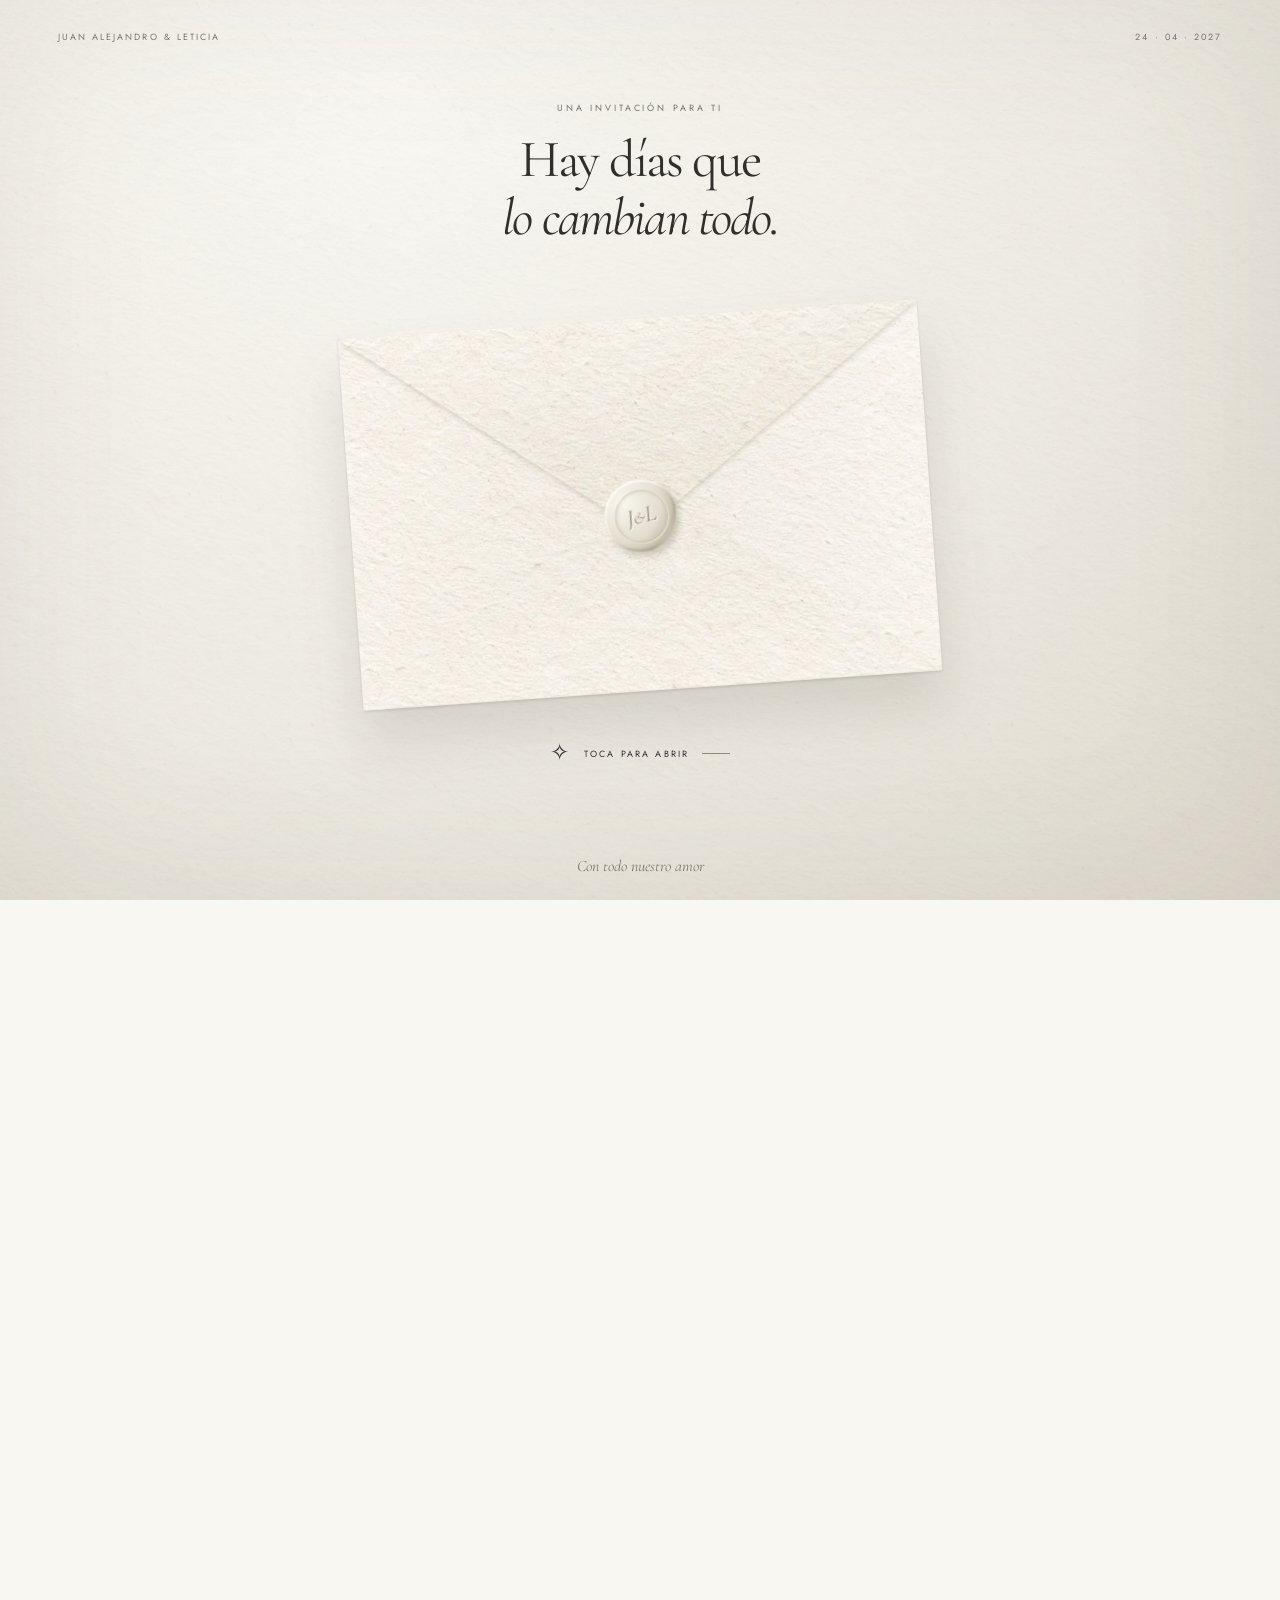
==== juan-alejandro-leticia/index.html @ 5ba8d9f3 "Añadir invitación de Juan Alejandro y Leticia para el 24 de abril de 2027" ====
<!doctype html>
<html lang="es">
<head>
  <meta charset="UTF-8">
  <meta name="viewport" content="width=device-width, initial-scale=1, viewport-fit=cover">
  <meta name="theme-color" content="#efede7">
  <meta name="description" content="Juan Alejandro y Leticia · Nos casamos el 24 de abril de 2027 a las 12:00 en Finca Montenmedio. Abre nuestra invitación y acompáñanos en este día tan especial.">
  <meta property="og:title" content="Juan Alejandro & Leticia · ¡Nos casamos!">
  <meta property="og:description" content="24 de abril de 2027 · Abre nuestra invitación. Hay días que lo cambian todo.">
  <meta property="og:type" content="website">
  <meta property="og:locale" content="es_ES">
  <meta property="og:url" content="https://luiiti.github.io/Boda-Laura-Juan/juan-alejandro-leticia/">
  <meta property="og:image" content="https://luiiti.github.io/Boda-Laura-Juan/juan-alejandro-leticia/assets/save-the-date.jpg">
  <meta property="og:image:width" content="908">
  <meta property="og:image:height" content="1280">
  <meta property="og:image:alt" content="Juan Alejandro y Leticia, reserva la fecha: 24 de abril de 2027">
  <link rel="canonical" href="https://luiiti.github.io/Boda-Laura-Juan/juan-alejandro-leticia/">
  <title>Juan Alejandro & Leticia · 24.04.2027</title>
  <link rel="icon" href="assets/monograma.svg" type="image/svg+xml">
  <link rel="preload" href="assets/papel-algodon.webp" as="image">
  <link rel="stylesheet" href="styles.css">
  <script src="config.js" defer></script>
  <script src="app.js" defer></script>
</head>
<body class="envelope-visible">
  <svg class="svg-defs" xmlns="http://www.w3.org/2000/svg" aria-hidden="true"><defs>
    <symbol id="arrow" viewBox="0 0 24 24"><path d="M4 12h15m-6-6 6 6-6 6"/></symbol>
    <symbol id="pin" viewBox="0 0 24 24"><path d="M19 10c0 5-7 11-7 11S5 15 5 10a7 7 0 1 1 14 0Z"/><circle cx="12" cy="10" r="2.3"/></symbol>
    <symbol id="heart" viewBox="0 0 24 24"><path d="M20.5 5.8C17 2.4 13 5.1 12 7c-1-1.9-5-4.6-8.5-1.2C-.5 10 5.5 15.5 12 20c6.5-4.5 12.5-10 8.5-14.2Z"/></symbol>
  </defs></svg>

  <section class="cover" id="cover" aria-labelledby="cover-title">
    <div class="cover-top"><span>JUAN ALEJANDRO & LETICIA</span><span>24 · 04 · 2027</span></div>
    <div class="cover-intro"><p class="eyebrow">UNA INVITACIÓN PARA TI</p><h1 id="cover-title">Hay días que<br><em>lo cambian todo.</em></h1></div>
    <div class="envelope-scene">
      <button class="envelope" id="open-invitation" aria-label="Abrir la invitación de boda de Juan Alejandro y Leticia" aria-controls="invitation" aria-expanded="false">
        <span class="envelope-back paper" aria-hidden="true"></span>
        <span class="envelope-letter paper" aria-hidden="true"><span class="letter-small">¡NOS CASAMOS!</span><span class="letter-script">Juan Alejandro<br><i>&</i> Leticia</span><span class="letter-date">24 · 04 · 2027</span></span>
        <span class="envelope-pocket" aria-hidden="true"><span class="pocket-left paper"></span><span class="pocket-right paper"></span><span class="pocket-bottom paper"></span></span>
        <span class="envelope-flap" aria-hidden="true"><span class="flap-front paper"></span><span class="flap-back paper"></span></span>
        <span class="wax-seal" aria-hidden="true"><span>J<span class="seal-amp">&</span>L</span></span>
      </button>
    </div>
    <button class="open-prompt" id="open-prompt" aria-controls="invitation"><span class="touch-mark" aria-hidden="true">✧</span><span>TOCA PARA ABRIR</span><span class="prompt-line" aria-hidden="true"></span></button>
    <p class="cover-foot">Con todo nuestro amor</p>
  </section>

  <div id="invitation" class="invitation" inert aria-hidden="true">
    <header class="site-header"><a href="#inicio" class="monogram" aria-label="Juan Alejandro y Leticia, inicio">J<span>&</span>L</a><nav aria-label="Navegación de la invitación"><a href="#nuestro-dia">Nuestro día</a><a href="#lugar">El lugar</a><a href="#confirmacion">Confirmar</a></nav><button id="replay" class="replay" aria-label="Volver a ver el sobre"><svg viewBox="0 0 24 24" aria-hidden="true"><rect x="3" y="5" width="18" height="14" rx="1"/><path d="m3 6 9 7 9-7"/></svg></button></header>
    <main>
      <section class="hero" id="inicio" aria-labelledby="names-heading">
        <div class="hands-art" aria-hidden="true"><svg viewBox="270 0 360 718"><image href="assets/save-the-date.jpg" width="908" height="1280"/></svg></div>
        <p class="eyebrow">EL COMIENZO DE NUESTRO PARA SIEMPRE</p>
        <h1 class="names-heading" id="names-heading"><span class="sr-only">Juan Alejandro & Leticia</span><svg class="original-names" viewBox="120 765 655 136" aria-hidden="true"><image href="assets/save-the-date.jpg" width="908" height="1280"/></svg></h1>
        <div class="date-line" aria-label="24 de abril de 2027"><span>ABRIL</span><strong>24</strong><span>2027</span></div>
        <p class="we-marry">¡NOS CASAMOS!</p>
        <a class="scroll-cue" href="#nuestro-dia"><span>Y QUEREMOS CELEBRARLO CONTIGO</span><span class="vertical-line" aria-hidden="true"></span></a>
        <span class="hero-side-note" aria-hidden="true">UNA VIDA, DE LA MANO.</span>
      </section>

      <section class="love-note section-pad" id="nuestro-dia" aria-labelledby="love-title">
        <div class="section-number reveal">01 <span></span> NUESTRO DÍA</div>
        <div class="note-content reveal"><svg class="line-icon" aria-hidden="true"><use href="#heart"/></svg><h2 id="love-title">Hay historias que se escriben<br><em>mejor de la mano.</em></h2><p>La nuestra está hecha de miradas que se entienden,<br class="desktop-break"> de pequeños instantes y de un amor que sigue creciendo.</p><p>Ahora comienza nuestro capítulo más bonito.<br class="desktop-break"> Y no podemos imaginarlo sin las personas<br class="desktop-break"> que forman parte de nuestra vida.</p><p class="note-last">Nos haría muy felices que nos acompañaras<br class="desktop-break"> a celebrar nuestro <em>«sí, quiero».</em></p></div>
        <div class="wedding-date reveal"><span>SÁBADO</span><strong>24 <i>de</i> abril</strong><span>2027 <b>·</b> 12:00 H</span></div>
        <a class="text-link reveal" href="assets/nuestra-boda.ics" download>Guardar la fecha en mi calendario <svg aria-hidden="true"><use href="#arrow"/></svg></a>
      </section>

      <section class="countdown-section section-pad" aria-labelledby="countdown-title"><p class="eyebrow reveal">CADA VEZ MÁS CERCA</p><h2 id="countdown-title" class="reveal">Nos separan del <em>sí, quiero…</em></h2><div class="countdown reveal" role="timer" aria-label="Tiempo hasta la boda"><div><span id="days">—</span><small>DÍAS</small></div><i aria-hidden="true">:</i><div><span id="hours">—</span><small>HORAS</small></div><i aria-hidden="true">:</i><div><span id="minutes">—</span><small>MINUTOS</small></div><i aria-hidden="true">:</i><div><span id="seconds">—</span><small>SEGUNDOS</small></div></div><p id="countdown-caption" class="countdown-caption reveal">…y toda una vida por delante.</p></section>

      <section class="venue-section section-pad" id="lugar" aria-labelledby="venue-title"><div class="section-number reveal">02 <span></span> EL LUGAR</div><div class="venue-layout"><div class="venue-art reveal" aria-hidden="true"><svg viewBox="0 0 420 360" fill="none" stroke="currentColor" stroke-width="1.1" stroke-linecap="round" stroke-linejoin="round"><path d="M25 304c78-7 113-7 175-2s138 0 193-4M55 289l8-4m290 2 9 3M112 290V166h191v124M101 166h214l-16-12H117l-16 12ZM130 154v-28h156v28M124 126h169l-18-14H143l-19 14ZM172 112V97h73v15M166 97h86l-43-20-43 20ZM193 96V82m31 14V82M199 284v-63c0-25 30-25 30 0v63M138 216v-28h28v28h-28Zm115 0v-28h28v28h-28ZM142 216v-25m10 25v-27m10 27v-25m-23 9h26m90 16v-25m10 25v-27m10 27v-25m-23 9h26M118 234h73m45 0h61M107 286h202m-210 6h219M72 295c0-43 1-79-5-118m0 0c-13-11-22-15-32-10 7-15 22-17 32-4-14-22-13-34-2-42 8 13 11 22 5 40 5-20 15-27 28-22-2 10-14 19-28 29 20-13 30-7 35 3-13 4-26 3-38 6Zm276 116c-1-33-2-54-1-77m0 0c-12-8-22-8-29-3 5-14 18-17 29-4-10-18-9-30 0-37 7 10 9 22 3 36 7-16 17-21 27-15-3 9-11 15-27 20 18-7 26-1 28 9-12 1-20-2-31-6ZM40 303l9-5 6 5m310-2 7-8 8 7M177 176h73m-42-43v14m-7-7h14"/><circle cx="212" cy="182" r="9"/><path d="M212 176v6l4 3M85 326c92-5 185-4 262-1"/></svg><span>Un lugar para recordar.</span></div><div class="venue-copy reveal"><svg class="line-icon" aria-hidden="true"><use href="#pin"/></svg><p class="eyebrow">AQUÍ COMIENZA TODO</p><h2 id="venue-title">Finca<br><em>Montenmedio</em></h2><p class="venue-time">24 DE ABRIL DE 2027 <span>·</span> 12:00 H</p><p>Un día para mirarnos, brindar<br>y crear recuerdos que duren siempre.</p><p class="venue-address">Vejer de la Frontera, Cádiz</p><a class="button button-outline" id="directions" href="https://www.google.com/maps/dir/?api=1&destination=Dehesa%20Montenmedio%2C%20Vejer%20de%20la%20Frontera%2C%20C%C3%A1diz" target="_blank" rel="noopener noreferrer">Cómo llegar <svg aria-hidden="true"><use href="#arrow"/></svg></a></div></div></section>

      <section class="rsvp-section section-pad" id="confirmacion" aria-labelledby="rsvp-title"><div class="section-number reveal">03 <span></span> ¿NOS ACOMPAÑAS?</div><div class="rsvp-content reveal"><p class="eyebrow">EL MEJOR REGALO ES COMPARTIRLO CONTIGO</p><h2 id="rsvp-title">Nos falta algo para<br>que sea <em>perfecto. Tú.</em></h2><p>Nos encantará saber que estarás a nuestro lado.<br class="desktop-break"> Confirma tu asistencia y ayúdanos a preparar<br class="desktop-break"> un día inolvidable.</p><a id="rsvp-button" class="button button-dark" href="#formulario-pendiente" aria-haspopup="dialog">Confirmar asistencia <svg aria-hidden="true"><use href="#arrow"/></svg></a><p id="rsvp-status" class="rsvp-status">Muy pronto podrás confirmar tu asistencia.</p></div></section>

      <footer class="site-footer"><svg class="footer-hands" viewBox="270 350 360 368" aria-hidden="true"><image href="assets/save-the-date.jpg" width="908" height="1280"/></svg><p>Lo mejor está por venir.</p><span class="footer-names">Juan Alejandro & Leticia</span><span class="footer-date">24 · 04 · 2027</span><button class="footer-replay" id="footer-replay">Volver a abrir nuestra invitación</button></footer>
    </main>
  </div>

  <dialog id="rsvp-dialog" aria-labelledby="dialog-title"><button class="dialog-close" id="close-dialog" aria-label="Cerrar">×</button><svg class="line-icon" aria-hidden="true"><use href="#heart"/></svg><p class="eyebrow">TENEMOS MUCHAS GANAS DE VERTE</p><h2 id="dialog-title">Estamos preparando<br><em>cada detalle.</em></h2><p>El formulario de confirmación estará disponible muy pronto. Vuelve a esta invitación más adelante para confirmar tu asistencia.</p><button class="button button-outline" id="dialog-understood">¡Nos vemos pronto!</button></dialog>
  <noscript><style>.cover{display:none}.invitation{visibility:visible!important;opacity:1!important}body{overflow:auto!important}</style><div class="noscript-note">Activa JavaScript para abrir el sobre y ver el contador. La boda de Juan Alejandro y Leticia será el 24 de abril de 2027 a las 12:00 en Finca Montenmedio. <a href="https://www.google.com/maps/search/?api=1&query=Dehesa+Montenmedio+Vejer">Cómo llegar</a>.</div></noscript>
</body>
</html>
---- juan-alejandro-leticia/styles.css ----
@import url('assets/fonts/fonts.css');

:root{--ink:#302f2c;--muted:#737169;--paper:#f8f7f2;--cream:#efede7;--rule:#cfcdc4;--serif:'Cormorant Garamond',Georgia,serif;--sans:'Jost',Arial,sans-serif;--script:'Allura',cursive}
*{box-sizing:border-box}html{scroll-behavior:smooth;scroll-padding-top:72px}body{margin:0;color:var(--ink);background:var(--paper);font-family:var(--serif);font-size:19px;-webkit-font-smoothing:antialiased}body.envelope-visible{overflow:hidden}button,a{-webkit-tap-highlight-color:transparent}a{color:inherit}button{color:inherit;font:inherit;cursor:pointer}button:disabled{cursor:default}a:focus-visible,button:focus-visible{outline:2px solid #777364;outline-offset:7px}svg{display:block}p{margin:0}button{border:0;background:none}.svg-defs{position:absolute;width:0;height:0;overflow:hidden}.sr-only{position:absolute;width:1px;height:1px;padding:0;margin:-1px;overflow:hidden;clip:rect(0,0,0,0);white-space:nowrap;border:0}.eyebrow{font-family:var(--sans);font-size:10px;letter-spacing:.26em;font-weight:400;line-height:1.7}.paper{background-color:#f0ebde;background-image:linear-gradient(135deg,#ffffff40,#00000008),url('assets/papel-algodon.webp');background-size:100% 100%,520px 520px}

/* El sobre: cada pliegue tiene su propia superficie y sombra. */
.cover{position:fixed;z-index:20;inset:0;display:flex;align-items:center;flex-direction:column;overflow:hidden;min-height:580px;background:radial-gradient(ellipse at 30% 10%,#faf9f6 0,#eeece6 57%,#ddd9cf 100%);transition:opacity .8s ease,visibility .8s;isolation:isolate}.cover:before{content:'';position:absolute;z-index:-1;inset:0;background:url('assets/papel-algodon.webp') center/700px;opacity:.18;mix-blend-mode:multiply}.cover:after{content:'';position:absolute;z-index:-1;inset:0;box-shadow:inset 0 0 180px #5c544013;pointer-events:none}.cover-top{width:100%;padding:30px 4.5%;display:flex;justify-content:space-between;font:9px var(--sans);letter-spacing:.23em;color:#77746b}.cover-intro{text-align:center;margin-top:clamp(15px,3vh,42px)}.cover-intro .eyebrow{font-size:9px;letter-spacing:.32em;color:var(--muted)}.cover h1{font:400 clamp(34px,4.1vw,57px)/1.1 var(--serif);margin:16px 0 0;letter-spacing:-.035em}.cover h1 em{font-weight:400}.envelope-scene{position:relative;width:clamp(300px,47vw,580px);aspect-ratio:1.56;margin-top:clamp(40px,8vh,80px);perspective:1400px;flex-shrink:0;filter:drop-shadow(0 35px 26px #49423523);transform:rotate(-4deg);transition:transform 1s,opacity .65s}.envelope{position:absolute;inset:0;display:block;width:100%;height:100%;padding:0;border-radius:3px;outline-offset:18px!important;isolation:isolate}.envelope-back{position:absolute;inset:0;z-index:0;border-radius:3px;box-shadow:inset 0 0 5px #655c4422,0 2px 2px #00000012;background-color:#ded5bf}.envelope-letter{position:absolute;inset:3% 4% 0;z-index:1;display:flex;flex-direction:column;align-items:center;justify-content:flex-start;padding-top:10%;border:1px solid #dcd6c5;background-color:#fffdf5;box-shadow:0 -2px 8px #504b3918;transition:transform 1.1s cubic-bezier(.23,.65,.26,1) .75s;overflow:hidden}.letter-small{font:9px var(--sans);letter-spacing:.22em}.letter-script{font:clamp(27px,4vw,50px)/.85 var(--script);margin:18px 0;text-align:center}.letter-script i{font-size:.6em}.letter-date{font:9px var(--sans);letter-spacing:.22em}.envelope-pocket{position:absolute;z-index:3;inset:0;filter:drop-shadow(0 -1px 1px #6a62452b);pointer-events:none}.pocket-left,.pocket-right,.pocket-bottom{position:absolute;inset:0;border-radius:2px}.pocket-left{clip-path:polygon(0 0,54% 53%,0 100%);background-image:linear-gradient(94deg,#ffffff38,#0000000a),url('assets/papel-algodon.webp')}.pocket-right{clip-path:polygon(100% 0,46% 53%,100% 100%);background-image:linear-gradient(270deg,#ffffff50,#0000000b),url('assets/papel-algodon.webp')}.pocket-bottom{clip-path:polygon(0 100%,0 98%,47% 47%,53% 47%,100% 98%,100% 100%);background-image:linear-gradient(0deg,#ffffff30,#0000000a),url('assets/papel-algodon.webp')}.envelope-flap{position:absolute;z-index:4;left:0;right:0;top:0;height:56%;transform-origin:top;transform-style:preserve-3d;filter:drop-shadow(0 3px 2px #5b4f3329);transition:transform 1.05s cubic-bezier(.45,.05,.25,1) .1s}.flap-front,.flap-back{position:absolute;inset:0;clip-path:polygon(0 0,100% 0,53% 96%,50% 100%,47% 96%);backface-visibility:hidden}.flap-front{background-image:linear-gradient(170deg,#ffffff36,#5e513710),url('assets/papel-algodon.webp')}.flap-back{transform:rotateY(180deg);background-image:linear-gradient(0deg,#fff8e7bb,#8a795e0c),url('assets/papel-algodon.webp')}.wax-seal{position:absolute;left:calc(50% - 36px);top:calc(53% - 36px);z-index:5;width:72px;height:72px;border-radius:48% 51% 45% 50% / 50% 45% 53% 48%;display:grid;place-items:center;background:radial-gradient(ellipse at 30% 25%,#f9f7ee,#e2ddcf 53%,#c4bcaa 73%,#eae4d7 78%);box-shadow:2px 5px 5px #574e3438,inset 1px 2px 2px #fffcf4,inset -2px -3px 2px #8b80695a;transform:rotate(-10deg);transition:opacity .35s,transform .55s}.wax-seal>span{display:flex;align-items:center;justify-content:center;width:53px;height:53px;border-radius:50%;border:1px solid #c0b7a49c;box-shadow:inset 1px 1px 3px #b7ad9a4d,1px 1px 1px #fff8e6ad;color:#8b826e;font:italic 23px var(--serif);text-shadow:1px 1px #fffcf0}.seal-amp{font-size:16px;margin:4px 0 0}.open-prompt{margin-top:44px;display:flex;align-items:center;gap:13px;font:9px var(--sans);letter-spacing:.24em;padding:12px}.touch-mark{font-size:23px;line-height:.5;animation:gentle-glow 2.4s ease-in-out infinite}.prompt-line{width:28px;height:1px;background:#8f897b}.cover-foot{position:absolute;bottom:24px;left:0;right:0;text-align:center;font:italic 16px var(--serif);color:#807b6f}.is-opening .wax-seal{opacity:0;transform:rotate(-16deg) scale(1.2) translateY(10px)}.is-opening .envelope-flap{transform:rotateX(180deg);z-index:2}.is-opening .envelope-letter{transform:translateY(-58%)}.is-opening .envelope-scene{transform:rotate(0) translateY(28px);filter:drop-shadow(0 30px 25px #49423522)}.is-opening .cover-intro,.is-opening .open-prompt{opacity:0;transition:opacity .5s}.invitation-open .cover{opacity:0;visibility:hidden;pointer-events:none}.invitation{opacity:0;visibility:hidden;transition:opacity 1s ease}.invitation-open .invitation{opacity:1;visibility:visible}

/* La invitación conserva el dibujo y la caligrafía del original. */
.site-header{height:78px;padding:0 5%;display:flex;align-items:center;justify-content:space-between;border-bottom:1px solid #dcdad24d;background:var(--paper)}.monogram{font:italic 24px var(--serif);text-decoration:none;letter-spacing:-2px}.monogram span{font-size:16px;margin:0 3px}.site-header nav{display:flex;gap:38px}.site-header nav a{font:10px var(--sans);text-decoration:none;letter-spacing:.1em;position:relative}.site-header nav a:after{content:'';position:absolute;height:1px;background:currentColor;left:0;right:100%;bottom:-6px;transition:right .3s}.site-header nav a:hover:after{right:0}.replay{padding:8px}.replay svg{width:20px;height:20px;fill:none;stroke:currentColor;stroke-width:1}.hero{position:relative;min-height:820px;min-height:calc(100svh - 78px);display:flex;align-items:center;flex-direction:column;text-align:center;padding:0 20px;overflow:hidden}.hands-art{height:clamp(215px,34vh,330px);width:180px;mix-blend-mode:multiply;margin-bottom:30px}.hands-art svg{width:100%;height:100%}.hero>.eyebrow{font-size:9px;letter-spacing:.29em}.names-heading{margin:16px 0 24px;width:min(660px,85vw);font-weight:400;outline:none}.original-names{width:100%;mix-blend-mode:multiply}.date-line{display:flex;align-items:center;justify-content:center;margin:0 0 25px;gap:36px;font:400 18px var(--sans);letter-spacing:.11em}.date-line strong{border-inline:1px solid #7e7a70;padding:0 30px;font:400 34px/1.4 var(--serif);letter-spacing:0}.we-marry{font:11px var(--sans);letter-spacing:.3em}.scroll-cue{display:flex;align-items:center;flex-direction:column;gap:20px;margin:48px 0 30px;text-decoration:none;font:8px var(--sans);letter-spacing:.2em;color:#77746a}.vertical-line{height:41px;width:1px;background:linear-gradient(#aaa292,#aaa29200)}.hero-side-note{position:absolute;right:35px;top:50%;writing-mode:vertical-rl;font:8px var(--sans);letter-spacing:.27em;color:#938e81}.section-pad{padding:90px max(7%,calc((100vw - 1140px)/2))}.section-number{display:flex;align-items:center;gap:13px;font:8px var(--sans);letter-spacing:.2em;color:#7b776c;text-align:left}.section-number span{display:inline-block;width:32px;height:1px;background:#a9a396}.love-note{background:#eeece5;position:relative;text-align:center}.love-note:before{content:'';pointer-events:none;position:absolute;inset:0;background:url('assets/papel-algodon.webp') center/700px;opacity:.12;mix-blend-mode:multiply}.note-content{position:relative;margin:52px auto 0}.line-icon{width:28px;height:28px;fill:none;stroke:currentColor;stroke-width:.9;margin:0 auto 27px}.note-content h2,h2{font:400 clamp(32px,3.5vw,49px)/1.13 var(--serif);letter-spacing:-.035em;margin:0 0 31px}.note-content h2 em,h2 em{font-weight:400}.note-content p{font-size:20px;line-height:1.75;color:#615e56;margin:21px 0}.note-content .note-last{margin-top:30px;color:var(--ink)}.note-last em{font-size:23px}.wedding-date{display:flex;flex-direction:column;align-items:center;gap:8px;margin:43px 0 28px}.wedding-date>span{font:9px var(--sans);letter-spacing:.25em}.wedding-date strong{font:400 43px var(--serif)}.wedding-date i{font-size:25px;font-weight:400;margin:0 7px}.wedding-date b{font-weight:400;margin:0 11px}.text-link{display:inline-flex;align-items:center;gap:13px;font:10px var(--sans);text-decoration:none;border-bottom:1px solid #b2ab9a;padding-bottom:8px}.text-link svg{width:15px;height:15px;fill:none;stroke:currentColor;stroke-width:1}.countdown-section{text-align:center;padding-top:100px;padding-bottom:100px}.countdown-section .eyebrow{margin-bottom:18px}.countdown-section h2{font-size:36px;margin:0 0 46px}.countdown{display:flex;align-items:flex-start;justify-content:center;gap:30px}.countdown>div{display:flex;flex-direction:column;min-width:87px;gap:13px}.countdown>div>span{font:400 69px/.95 var(--serif);font-variant-numeric:tabular-nums;letter-spacing:-.05em}.countdown small{font:8px var(--sans);letter-spacing:.19em;color:var(--muted)}.countdown>i{font:24px var(--serif);padding-top:12px;font-style:normal;color:#aaa598}.countdown-caption{font:italic 22px var(--serif);color:#888174;margin-top:36px}.venue-section{border-top:1px solid #e3e0d6;padding-bottom:100px}.venue-layout{display:grid;grid-template-columns:1.1fr 1fr;gap:7%;align-items:center;margin-top:48px}.venue-art{max-width:470px;width:100%;color:#85816f;text-align:center}.venue-art svg{width:100%}.venue-art>span{font:italic 23px var(--serif);display:block;margin:16px 0 0}.venue-copy .line-icon{margin:0 0 16px;width:24px;height:24px}.venue-copy .eyebrow{font-size:8px;margin:0 0 18px}.venue-copy h2{font-size:64px;margin-bottom:27px}.venue-time{font:9px var(--sans);letter-spacing:.1em;margin-bottom:24px!important;color:var(--ink)!important}.venue-time span{margin:0 9px}.venue-copy>p{line-height:1.6;color:#6e685d;margin-bottom:17px}.venue-address{font:12px var(--sans);margin:20px 0 30px!important}.button{font:10px var(--sans);letter-spacing:.08em;display:inline-flex;align-items:center;justify-content:space-between;gap:34px;min-height:50px;min-width:190px;padding:16px 24px;text-decoration:none;transition:background .25s,color .25s,transform .25s}.button svg{width:18px;height:18px;fill:none;stroke:currentColor;stroke-width:1;transition:transform .25s}.button:hover svg{transform:translateX(4px)}.button-outline{border:1px solid #777063;background:transparent}.button-outline:hover{background:#e8e4d9}.button-dark{background:var(--ink);color:#f8f6ee;border:1px solid var(--ink);min-width:245px}.button-dark:hover{background:#514d43}.rsvp-section{background:#e9e6dd;text-align:center;position:relative;overflow:hidden}.rsvp-section:before,.rsvp-section:after{content:'';position:absolute;pointer-events:none;inset:22px;border:1px solid #c7c0af66}.rsvp-section:after{inset:29px;border-color:#c7c0af33}.rsvp-section .section-number{position:relative;z-index:1}.rsvp-content{position:relative;z-index:1;margin:52px auto 10px}.rsvp-content .eyebrow{font-size:8px;margin-bottom:21px}.rsvp-content h2{font-size:clamp(38px,4vw,57px);margin-bottom:27px}.rsvp-content>p:not(.eyebrow):not(.rsvp-status){font-size:20px;line-height:1.7;color:#696357;margin-bottom:32px}.rsvp-status{font:10px/1.6 var(--sans);color:#777063;margin-top:18px}.site-footer{display:flex;flex-direction:column;align-items:center;text-align:center;padding:58px 20px 35px}.footer-hands{width:76px;height:85px;mix-blend-mode:multiply;margin-bottom:24px}.site-footer>p{font:italic 27px var(--serif);margin-bottom:13px}.footer-names{font:34px var(--script);margin-bottom:13px}.footer-date{font:8px var(--sans);letter-spacing:.24em;color:#8a8375}.footer-replay{font:8px var(--sans);text-decoration:underline;text-underline-offset:5px;color:#8a8375;margin-top:35px;padding:12px}.can-reveal .reveal{opacity:0;transform:translateY(20px);transition:opacity .8s ease,transform .8s ease}.can-reveal .revealed{opacity:1;transform:translateY(0)}

dialog{position:fixed;width:min(480px,calc(100vw - 36px));max-height:calc(100svh - 40px);border:1px solid #d2ccbe;padding:52px 38px 40px;text-align:center;background:var(--paper);color:var(--ink);box-shadow:0 20px 70px #0003}dialog::backdrop{background:#37332b80;backdrop-filter:blur(5px)}dialog .eyebrow{font-size:8px}dialog h2{font-size:38px;margin:20px 0}dialog>p:not(.eyebrow){font-size:18px;line-height:1.6;color:#726b5e;margin-bottom:28px}.dialog-close{position:absolute;right:13px;top:8px;font:29px var(--serif);padding:5px 9px}.noscript-note{padding:35px;font:18px/1.6 Georgia,serif}
@keyframes gentle-glow{0%,100%{opacity:.45}50%{opacity:1}}
@media(min-height:920px) and (min-width:701px){.cover-intro{margin-top:6vh}.envelope-scene{margin-top:9vh}.open-prompt{margin-top:65px}.hero{justify-content:flex-start}.hands-art{height:36vh;margin-bottom:34px}.scroll-cue{margin-top:60px}}
@media(max-width:700px){.cover{min-height:500px}.cover-top{padding:25px 23px;font-size:7px;letter-spacing:.12em}.cover-intro{margin-top:clamp(26px,7vh,67px)}.cover-intro .eyebrow{font-size:8px}.cover h1{font-size:42px;margin-top:19px}.envelope-scene{width:80vw;max-width:420px;margin-top:clamp(52px,10vh,90px)}.wax-seal{width:60px;height:60px;left:calc(50% - 30px);top:calc(53% - 30px)}.wax-seal>span{width:44px;height:44px;font-size:20px}.seal-amp{font-size:13px}.open-prompt{margin-top:43px;font-size:8px}.cover-foot{font-size:15px;bottom:24px}.letter-small{font-size:7px}.letter-script{font-size:30px;margin:14px 0}.letter-date{font-size:7px}.site-header{height:65px;padding:0 6%}.site-header nav{gap:18px}.site-header nav a{font-size:8px;letter-spacing:.02em}.monogram{font-size:23px}.monogram span{font-size:13px}.replay svg{width:18px}.hero{min-height:calc(100svh - 65px);padding:0 18px}.hands-art{height:clamp(210px,33svh,290px);width:150px;margin-bottom:29px}.hero>.eyebrow{font-size:7px;letter-spacing:.18em}.names-heading{width:98%;max-width:490px;margin:25px 0 33px}.date-line{font-size:15px;gap:22px;margin-bottom:27px}.date-line strong{font-size:30px;padding:0 24px}.we-marry{font-size:10px}.scroll-cue{font-size:6.5px;letter-spacing:.15em;margin-top:43px;gap:18px}.vertical-line{height:30px}.hero-side-note{display:none}.section-pad{padding:66px 8%}.section-number{font-size:7px;gap:10px}.section-number span{width:25px}.note-content{margin-top:43px}.note-content h2{font-size:34px}.note-content p{font-size:18px;line-height:1.7}.desktop-break{display:none}.note-content .note-last{font-size:19px}.note-last em{font-size:20px}.line-icon{width:25px;height:25px}.wedding-date{margin-top:33px}.wedding-date strong{font-size:40px}.text-link{font-size:9px;gap:12px}.countdown-section{padding:73px 6%}.countdown-section .eyebrow{font-size:8px}.countdown-section h2{font-size:30px;margin-bottom:37px}.countdown{gap:12px}.countdown>div{min-width:56px;gap:12px}.countdown>div>span{font-size:48px}.countdown small{font-size:6px;letter-spacing:.1em}.countdown>i{font-size:17px;padding-top:8px}.countdown-caption{font-size:20px;margin-top:29px}.venue-section{padding-bottom:76px}.venue-layout{grid-template-columns:1fr;gap:38px;margin-top:20px}.venue-art{max-width:330px;margin:0 auto}.venue-art>span{font-size:21px;margin-top:5px}.venue-copy{text-align:center}.venue-copy .line-icon{margin:0 auto 16px}.venue-copy h2{font-size:53px}.venue-copy>p{font-size:18px}.venue-copy .venue-time{font-size:8px}.venue-copy .venue-address{font-size:11px}.venue-copy .eyebrow{font-size:7px}.rsvp-section{padding:63px 10% 65px}.rsvp-section:before{inset:13px}.rsvp-section:after{inset:19px}.rsvp-content{margin-top:47px}.rsvp-content .eyebrow{font-size:7px;letter-spacing:.15em}.rsvp-content h2{font-size:39px}.rsvp-content>p:not(.eyebrow):not(.rsvp-status){font-size:18px;line-height:1.6}.rsvp-status{font-size:9px;max-width:245px;margin:18px auto 0}.button{font-size:10px;min-height:51px}.site-footer{padding-top:42px}.footer-names{font-size:31px}}
@media(max-height:700px){.cover-intro{margin-top:5px}.cover h1{font-size:35px}.envelope-scene{margin-top:38px;max-width:470px}.open-prompt{margin-top:30px}.cover-foot{bottom:16px}.cover-top{padding-top:20px;padding-bottom:20px}.hands-art{height:205px}.hero{min-height:670px}}
@media(max-height:570px) and (min-width:701px){.cover{min-height:0;flex-direction:row;justify-content:center;gap:40px}.cover-top{position:absolute;top:0}.cover-intro{margin:0;width:230px}.cover h1{font-size:37px}.envelope-scene{margin:15px 0 0;width:38vw;max-width:430px}.open-prompt{position:absolute;bottom:27px;right:13%;margin:0}.cover-foot{display:none}}
@media(prefers-reduced-motion:reduce){html{scroll-behavior:auto}*,*:before,*:after{animation:none!important;transition:none!important}.can-reveal .reveal{opacity:1;transform:none}.is-opening .envelope-letter{transform:none}}
@media(min-width:701px) and (min-height:571px){.envelope-scene{width:clamp(300px,min(47vw,calc((100svh - 405px)*1.56)),580px)}}
@media(max-width:700px) and (min-height:701px) and (max-height:760px){.cover-intro{margin-top:18px}.envelope-scene{margin-top:50px}.open-prompt{margin-top:30px}}
.hands-art,.original-names,.footer-hands{filter:brightness(1.12) contrast(1.03);mix-blend-mode:multiply}
.is-opening .envelope-flap{z-index:0}
.site-header nav a{display:inline-flex;align-items:center;min-height:44px}
@media(max-width:700px){.site-header nav a{font-size:10px}}
@media(min-width:701px) and (min-height:571px) and (max-height:780px){.open-prompt{margin-top:20px}}
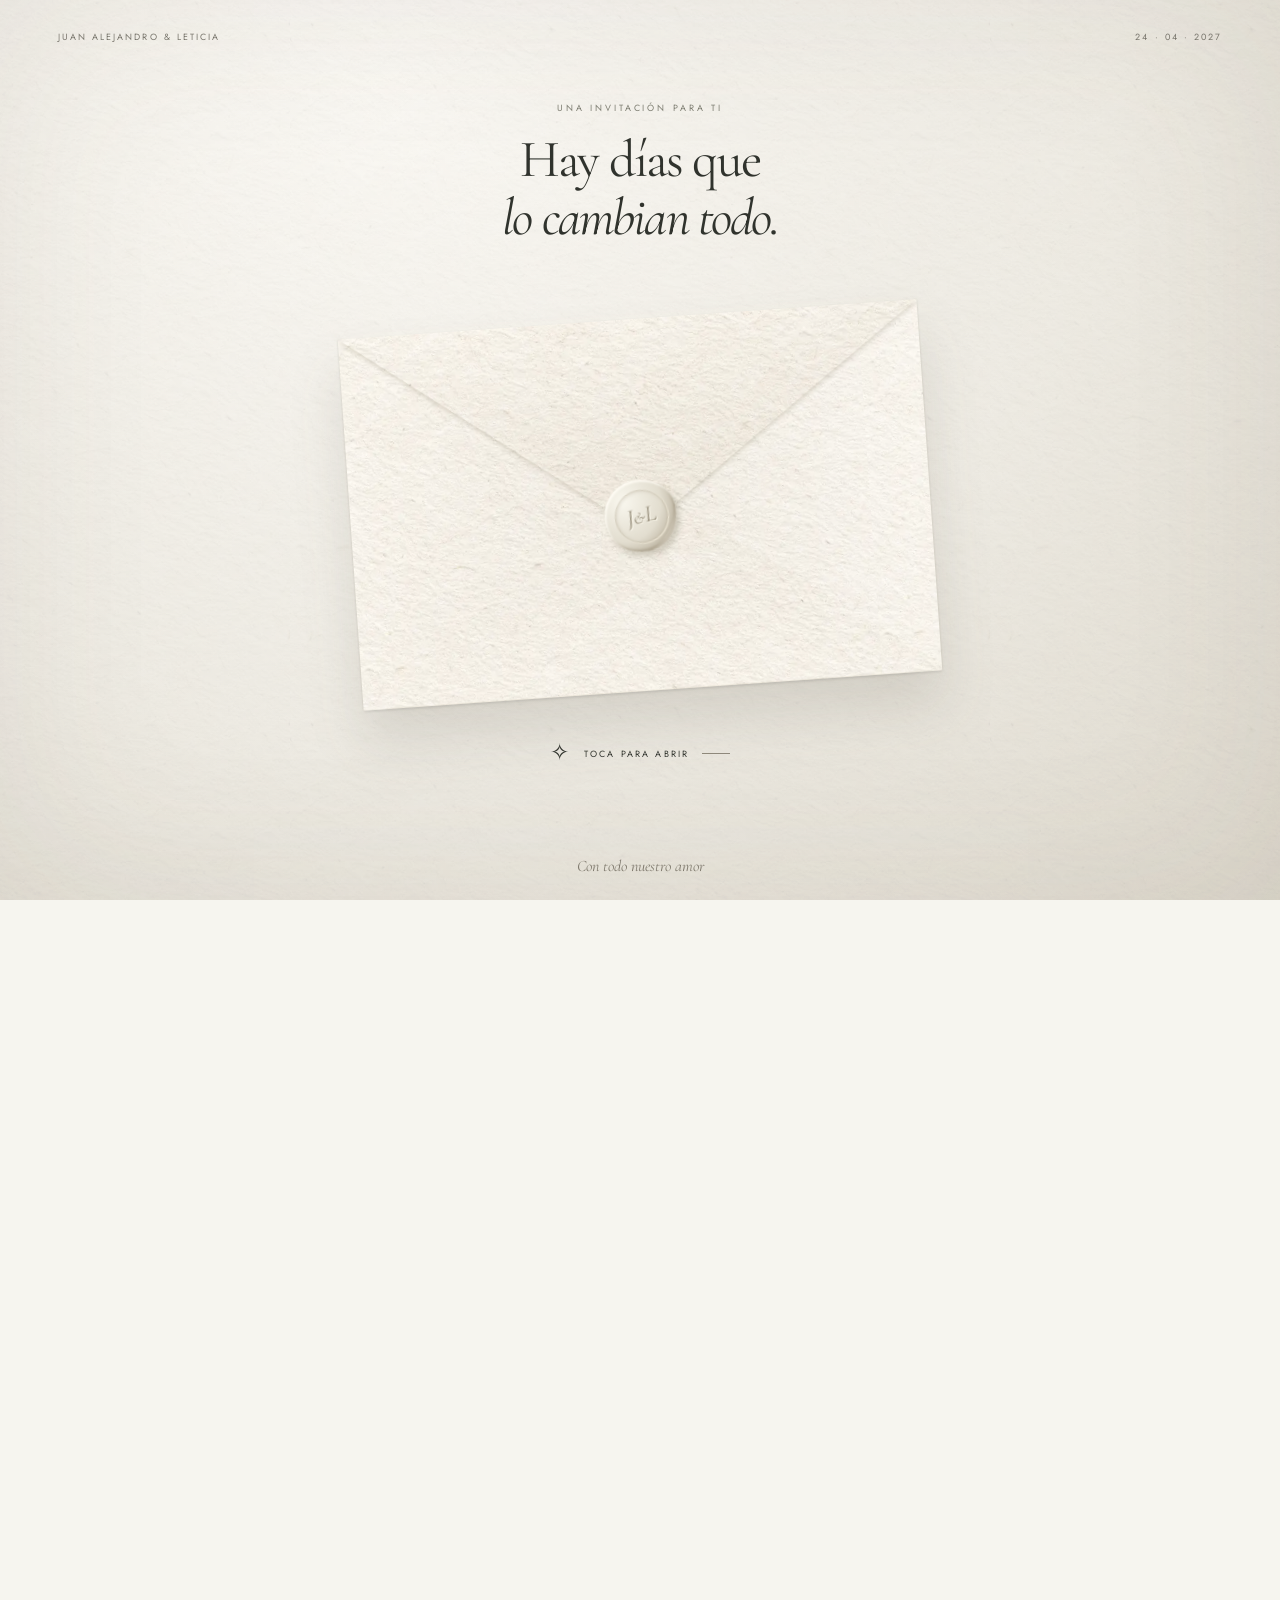
==== commit 354250b7: "Rediseñar la invitación con hilo que dibuja las manos y escritura animada de la firma" ====
--- a/juan-alejandro-leticia/index.html
+++ b/juan-alejandro-leticia/index.html
@@ -1,81 +1,102 @@
-<!doctype html>
-<html lang="es">
-<head>
-  <meta charset="UTF-8">
-  <meta name="viewport" content="width=device-width, initial-scale=1, viewport-fit=cover">
-  <meta name="theme-color" content="#efede7">
-  <meta name="description" content="Juan Alejandro y Leticia · Nos casamos el 24 de abril de 2027 a las 12:00 en Finca Montenmedio. Abre nuestra invitación y acompáñanos en este día tan especial.">
-  <meta property="og:title" content="Juan Alejandro & Leticia · ¡Nos casamos!">
-  <meta property="og:description" content="24 de abril de 2027 · Abre nuestra invitación. Hay días que lo cambian todo.">
-  <meta property="og:type" content="website">
-  <meta property="og:locale" content="es_ES">
-  <meta property="og:url" content="https://luiiti.github.io/Boda-Laura-Juan/juan-alejandro-leticia/">
-  <meta property="og:image" content="https://luiiti.github.io/Boda-Laura-Juan/juan-alejandro-leticia/assets/save-the-date.jpg">
-  <meta property="og:image:width" content="908">
-  <meta property="og:image:height" content="1280">
-  <meta property="og:image:alt" content="Juan Alejandro y Leticia, reserva la fecha: 24 de abril de 2027">
-  <link rel="canonical" href="https://luiiti.github.io/Boda-Laura-Juan/juan-alejandro-leticia/">
-  <title>Juan Alejandro & Leticia · 24.04.2027</title>
-  <link rel="icon" href="assets/monograma.svg" type="image/svg+xml">
-  <link rel="preload" href="assets/papel-algodon.webp" as="image">
-  <link rel="stylesheet" href="styles.css">
-  <script src="config.js" defer></script>
-  <script src="app.js" defer></script>
-</head>
-<body class="envelope-visible">
-  <svg class="svg-defs" xmlns="http://www.w3.org/2000/svg" aria-hidden="true"><defs>
-    <symbol id="arrow" viewBox="0 0 24 24"><path d="M4 12h15m-6-6 6 6-6 6"/></symbol>
-    <symbol id="pin" viewBox="0 0 24 24"><path d="M19 10c0 5-7 11-7 11S5 15 5 10a7 7 0 1 1 14 0Z"/><circle cx="12" cy="10" r="2.3"/></symbol>
-    <symbol id="heart" viewBox="0 0 24 24"><path d="M20.5 5.8C17 2.4 13 5.1 12 7c-1-1.9-5-4.6-8.5-1.2C-.5 10 5.5 15.5 12 20c6.5-4.5 12.5-10 8.5-14.2Z"/></symbol>
-  </defs></svg>
-
-  <section class="cover" id="cover" aria-labelledby="cover-title">
-    <div class="cover-top"><span>JUAN ALEJANDRO & LETICIA</span><span>24 · 04 · 2027</span></div>
-    <div class="cover-intro"><p class="eyebrow">UNA INVITACIÓN PARA TI</p><h1 id="cover-title">Hay días que<br><em>lo cambian todo.</em></h1></div>
-    <div class="envelope-scene">
-      <button class="envelope" id="open-invitation" aria-label="Abrir la invitación de boda de Juan Alejandro y Leticia" aria-controls="invitation" aria-expanded="false">
-        <span class="envelope-back paper" aria-hidden="true"></span>
-        <span class="envelope-letter paper" aria-hidden="true"><span class="letter-small">¡NOS CASAMOS!</span><span class="letter-script">Juan Alejandro<br><i>&</i> Leticia</span><span class="letter-date">24 · 04 · 2027</span></span>
-        <span class="envelope-pocket" aria-hidden="true"><span class="pocket-left paper"></span><span class="pocket-right paper"></span><span class="pocket-bottom paper"></span></span>
-        <span class="envelope-flap" aria-hidden="true"><span class="flap-front paper"></span><span class="flap-back paper"></span></span>
-        <span class="wax-seal" aria-hidden="true"><span>J<span class="seal-amp">&</span>L</span></span>
-      </button>
-    </div>
-    <button class="open-prompt" id="open-prompt" aria-controls="invitation"><span class="touch-mark" aria-hidden="true">✧</span><span>TOCA PARA ABRIR</span><span class="prompt-line" aria-hidden="true"></span></button>
-    <p class="cover-foot">Con todo nuestro amor</p>
-  </section>
-
-  <div id="invitation" class="invitation" inert aria-hidden="true">
-    <header class="site-header"><a href="#inicio" class="monogram" aria-label="Juan Alejandro y Leticia, inicio">J<span>&</span>L</a><nav aria-label="Navegación de la invitación"><a href="#nuestro-dia">Nuestro día</a><a href="#lugar">El lugar</a><a href="#confirmacion">Confirmar</a></nav><button id="replay" class="replay" aria-label="Volver a ver el sobre"><svg viewBox="0 0 24 24" aria-hidden="true"><rect x="3" y="5" width="18" height="14" rx="1"/><path d="m3 6 9 7 9-7"/></svg></button></header>
-    <main>
-      <section class="hero" id="inicio" aria-labelledby="names-heading">
-        <div class="hands-art" aria-hidden="true"><svg viewBox="270 0 360 718"><image href="assets/save-the-date.jpg" width="908" height="1280"/></svg></div>
-        <p class="eyebrow">EL COMIENZO DE NUESTRO PARA SIEMPRE</p>
-        <h1 class="names-heading" id="names-heading"><span class="sr-only">Juan Alejandro & Leticia</span><svg class="original-names" viewBox="120 765 655 136" aria-hidden="true"><image href="assets/save-the-date.jpg" width="908" height="1280"/></svg></h1>
-        <div class="date-line" aria-label="24 de abril de 2027"><span>ABRIL</span><strong>24</strong><span>2027</span></div>
-        <p class="we-marry">¡NOS CASAMOS!</p>
-        <a class="scroll-cue" href="#nuestro-dia"><span>Y QUEREMOS CELEBRARLO CONTIGO</span><span class="vertical-line" aria-hidden="true"></span></a>
-        <span class="hero-side-note" aria-hidden="true">UNA VIDA, DE LA MANO.</span>
-      </section>
-
-      <section class="love-note section-pad" id="nuestro-dia" aria-labelledby="love-title">
-        <div class="section-number reveal">01 <span></span> NUESTRO DÍA</div>
-        <div class="note-content reveal"><svg class="line-icon" aria-hidden="true"><use href="#heart"/></svg><h2 id="love-title">Hay historias que se escriben<br><em>mejor de la mano.</em></h2><p>La nuestra está hecha de miradas que se entienden,<br class="desktop-break"> de pequeños instantes y de un amor que sigue creciendo.</p><p>Ahora comienza nuestro capítulo más bonito.<br class="desktop-break"> Y no podemos imaginarlo sin las personas<br class="desktop-break"> que forman parte de nuestra vida.</p><p class="note-last">Nos haría muy felices que nos acompañaras<br class="desktop-break"> a celebrar nuestro <em>«sí, quiero».</em></p></div>
-        <div class="wedding-date reveal"><span>SÁBADO</span><strong>24 <i>de</i> abril</strong><span>2027 <b>·</b> 12:00 H</span></div>
-        <a class="text-link reveal" href="assets/nuestra-boda.ics" download>Guardar la fecha en mi calendario <svg aria-hidden="true"><use href="#arrow"/></svg></a>
-      </section>
-
-      <section class="countdown-section section-pad" aria-labelledby="countdown-title"><p class="eyebrow reveal">CADA VEZ MÁS CERCA</p><h2 id="countdown-title" class="reveal">Nos separan del <em>sí, quiero…</em></h2><div class="countdown reveal" role="timer" aria-label="Tiempo hasta la boda"><div><span id="days">—</span><small>DÍAS</small></div><i aria-hidden="true">:</i><div><span id="hours">—</span><small>HORAS</small></div><i aria-hidden="true">:</i><div><span id="minutes">—</span><small>MINUTOS</small></div><i aria-hidden="true">:</i><div><span id="seconds">—</span><small>SEGUNDOS</small></div></div><p id="countdown-caption" class="countdown-caption reveal">…y toda una vida por delante.</p></section>
-
-      <section class="venue-section section-pad" id="lugar" aria-labelledby="venue-title"><div class="section-number reveal">02 <span></span> EL LUGAR</div><div class="venue-layout"><div class="venue-art reveal" aria-hidden="true"><svg viewBox="0 0 420 360" fill="none" stroke="currentColor" stroke-width="1.1" stroke-linecap="round" stroke-linejoin="round"><path d="M25 304c78-7 113-7 175-2s138 0 193-4M55 289l8-4m290 2 9 3M112 290V166h191v124M101 166h214l-16-12H117l-16 12ZM130 154v-28h156v28M124 126h169l-18-14H143l-19 14ZM172 112V97h73v15M166 97h86l-43-20-43 20ZM193 96V82m31 14V82M199 284v-63c0-25 30-25 30 0v63M138 216v-28h28v28h-28Zm115 0v-28h28v28h-28ZM142 216v-25m10 25v-27m10 27v-25m-23 9h26m90 16v-25m10 25v-27m10 27v-25m-23 9h26M118 234h73m45 0h61M107 286h202m-210 6h219M72 295c0-43 1-79-5-118m0 0c-13-11-22-15-32-10 7-15 22-17 32-4-14-22-13-34-2-42 8 13 11 22 5 40 5-20 15-27 28-22-2 10-14 19-28 29 20-13 30-7 35 3-13 4-26 3-38 6Zm276 116c-1-33-2-54-1-77m0 0c-12-8-22-8-29-3 5-14 18-17 29-4-10-18-9-30 0-37 7 10 9 22 3 36 7-16 17-21 27-15-3 9-11 15-27 20 18-7 26-1 28 9-12 1-20-2-31-6ZM40 303l9-5 6 5m310-2 7-8 8 7M177 176h73m-42-43v14m-7-7h14"/><circle cx="212" cy="182" r="9"/><path d="M212 176v6l4 3M85 326c92-5 185-4 262-1"/></svg><span>Un lugar para recordar.</span></div><div class="venue-copy reveal"><svg class="line-icon" aria-hidden="true"><use href="#pin"/></svg><p class="eyebrow">AQUÍ COMIENZA TODO</p><h2 id="venue-title">Finca<br><em>Montenmedio</em></h2><p class="venue-time">24 DE ABRIL DE 2027 <span>·</span> 12:00 H</p><p>Un día para mirarnos, brindar<br>y crear recuerdos que duren siempre.</p><p class="venue-address">Vejer de la Frontera, Cádiz</p><a class="button button-outline" id="directions" href="https://www.google.com/maps/dir/?api=1&destination=Dehesa%20Montenmedio%2C%20Vejer%20de%20la%20Frontera%2C%20C%C3%A1diz" target="_blank" rel="noopener noreferrer">Cómo llegar <svg aria-hidden="true"><use href="#arrow"/></svg></a></div></div></section>
-
-      <section class="rsvp-section section-pad" id="confirmacion" aria-labelledby="rsvp-title"><div class="section-number reveal">03 <span></span> ¿NOS ACOMPAÑAS?</div><div class="rsvp-content reveal"><p class="eyebrow">EL MEJOR REGALO ES COMPARTIRLO CONTIGO</p><h2 id="rsvp-title">Nos falta algo para<br>que sea <em>perfecto. Tú.</em></h2><p>Nos encantará saber que estarás a nuestro lado.<br class="desktop-break"> Confirma tu asistencia y ayúdanos a preparar<br class="desktop-break"> un día inolvidable.</p><a id="rsvp-button" class="button button-dark" href="#formulario-pendiente" aria-haspopup="dialog">Confirmar asistencia <svg aria-hidden="true"><use href="#arrow"/></svg></a><p id="rsvp-status" class="rsvp-status">Muy pronto podrás confirmar tu asistencia.</p></div></section>
-
-      <footer class="site-footer"><svg class="footer-hands" viewBox="270 350 360 368" aria-hidden="true"><image href="assets/save-the-date.jpg" width="908" height="1280"/></svg><p>Lo mejor está por venir.</p><span class="footer-names">Juan Alejandro & Leticia</span><span class="footer-date">24 · 04 · 2027</span><button class="footer-replay" id="footer-replay">Volver a abrir nuestra invitación</button></footer>
-    </main>
-  </div>
-
-  <dialog id="rsvp-dialog" aria-labelledby="dialog-title"><button class="dialog-close" id="close-dialog" aria-label="Cerrar">×</button><svg class="line-icon" aria-hidden="true"><use href="#heart"/></svg><p class="eyebrow">TENEMOS MUCHAS GANAS DE VERTE</p><h2 id="dialog-title">Estamos preparando<br><em>cada detalle.</em></h2><p>El formulario de confirmación estará disponible muy pronto. Vuelve a esta invitación más adelante para confirmar tu asistencia.</p><button class="button button-outline" id="dialog-understood">¡Nos vemos pronto!</button></dialog>
-  <noscript><style>.cover{display:none}.invitation{visibility:visible!important;opacity:1!important}body{overflow:auto!important}</style><div class="noscript-note">Activa JavaScript para abrir el sobre y ver el contador. La boda de Juan Alejandro y Leticia será el 24 de abril de 2027 a las 12:00 en Finca Montenmedio. <a href="https://www.google.com/maps/search/?api=1&query=Dehesa+Montenmedio+Vejer">Cómo llegar</a>.</div></noscript>
-</body>
-</html>
+<!doctype html>
+<html lang="es">
+<head>
+  <meta charset="UTF-8">
+  <meta name="viewport" content="width=device-width, initial-scale=1, viewport-fit=cover">
+  <meta name="theme-color" content="#efede7">
+  <meta name="description" content="Juan Alejandro y Leticia · Nos casamos el 24 de abril de 2027 a las 12:00 en Finca Montenmedio. Abre nuestra invitación y acompáñanos en este día tan especial.">
+  <meta property="og:title" content="Juan Alejandro & Leticia · ¡Nos casamos!">
+  <meta property="og:description" content="24 de abril de 2027 · Abre nuestra invitación. Hay días que lo cambian todo.">
+  <meta property="og:type" content="website">
+  <meta property="og:locale" content="es_ES">
+  <meta property="og:url" content="https://luiiti.github.io/Boda-Laura-Juan/juan-alejandro-leticia/">
+  <meta property="og:image" content="https://luiiti.github.io/Boda-Laura-Juan/juan-alejandro-leticia/assets/save-the-date.jpg">
+  <meta property="og:image:width" content="908">
+  <meta property="og:image:height" content="1280">
+  <meta property="og:image:alt" content="Juan Alejandro y Leticia, reserva la fecha: 24 de abril de 2027">
+  <link rel="canonical" href="https://luiiti.github.io/Boda-Laura-Juan/juan-alejandro-leticia/">
+  <title>Juan Alejandro & Leticia · 24.04.2027</title>
+  <link rel="icon" href="assets/monograma.svg" type="image/svg+xml">
+  <link rel="preload" href="assets/papel-algodon.webp" as="image">
+  <link rel="stylesheet" href="styles.css?v=2">
+  <link rel="stylesheet" href="story.css?v=2">
+  <script src="config.js" defer></script>
+  <script src="story.js?v=2" defer></script>
+  <script src="app.js?v=2" defer></script>
+</head>
+<body class="envelope-visible">
+  <svg class="svg-defs" xmlns="http://www.w3.org/2000/svg" aria-hidden="true"><defs>
+    <symbol id="arrow" viewBox="0 0 24 24"><path d="M4 12h15m-6-6 6 6-6 6"/></symbol>
+    <symbol id="pin" viewBox="0 0 24 24"><path d="M19 10c0 5-7 11-7 11S5 15 5 10a7 7 0 1 1 14 0Z"/><circle cx="12" cy="10" r="2.3"/></symbol>
+    <symbol id="heart" viewBox="0 0 24 24"><path d="M20.5 5.8C17 2.4 13 5.1 12 7c-1-1.9-5-4.6-8.5-1.2C-.5 10 5.5 15.5 12 20c6.5-4.5 12.5-10 8.5-14.2Z"/></symbol>
+    <symbol id="hands-vector" viewBox="270 0 362 721"><g fill="none" stroke="currentColor" stroke-width="2" stroke-linecap="round" stroke-linejoin="round"><path d="M300 1C304.17 50.67 322.5 236.17 325 299C327.5 361.83 320.67 350.33 315 378C309.33 405.67 295.5 447.83 291 465C286.5 482.17 288.5 476.67 288 481C287.5 485.33 287.17 487.33 288 491C288.83 494.67 291.17 499.5 293 503C294.83 506.5 296.5 509 299 512C301.5 515 304.83 515.67 308 521C311.17 526.33 316 540.17 318 544C320 547.83 316.17 537.5 320 544C323.83 550.5 336.33 575.5 341 583C345.67 590.5 346.17 586.17 348 589C349.83 591.83 348.5 594.67 352 600C355.5 605.33 364 615.33 369 621C374 626.67 377.67 628.67 382 634C386.33 639.33 392.83 649.33 395 653C397.17 656.67 394.5 655.33 395 656C395.5 656.67 395.67 654.17 398 657C400.33 659.83 405.67 668.83 409 673C412.33 677.17 415.83 680.5 418 682C420.17 683.5 420.67 682.67 422 682C423.33 681.33 424.83 679.83 426 678C427.17 676.17 428.5 674.17 429 671C429.5 667.83 437.5 667.83 429 659C420.5 650.17 390.67 629 378 618C365.33 607 357.83 597.33 353 593C348.17 588.67 349.67 592.17 349 592"/><path d="M320 551C322.17 556.33 326.17 571.5 333 583C339.83 594.5 353.17 608.17 361 620C368.83 631.83 376.17 647.67 380 654C383.83 660.33 382 657.33 384 658C386 658.67 390.17 658.33 392 658C393.83 657.67 394.5 656.33 395 656"/><path d="M429 660C430.33 660.33 434.67 662.67 437 662C439.33 661.33 441.67 657 443 656C444.33 655 444.67 656.67 445 656C445.33 655.33 444.67 652.67 445 652C445.33 651.33 445 653.83 447 652C449 650.17 453.33 644.17 457 641C460.67 637.83 466.67 634.83 469 633C471.33 631.17 468.83 631.33 471 630C473.17 628.67 478.17 628.67 482 625C485.83 621.33 487.17 615.67 494 608C500.83 600.33 517.67 584 523 579C528.33 574 524.5 581 526 578C527.5 575 531.5 569.5 532 561C532.5 552.5 533.17 533 529 527C524.83 521 513.5 527 507 525C500.5 523 492.33 518 490 515C487.67 512 489.67 513 493 507C496.33 501 506.5 486.33 510 479C513.5 471.67 513.33 465.67 514 463"/><path d="M490 515C487.83 520.17 482.33 534.5 477 546C471.67 557.5 463 575.33 458 584C453 592.67 449.33 595.67 447 598C444.67 600.33 445.17 599.17 444 598C442.83 596.83 443 594.33 440 591C437 587.67 429.67 581 426 578C422.33 575 419.67 573.67 418 573C416.33 572.33 416.83 570.83 416 574C415.17 577.17 412.33 587.17 413 592C413.67 596.83 418.17 600.83 420 603C421.83 605.17 421.5 604.67 424 605C426.5 605.33 431.67 605.83 435 605C438.33 604.17 442.17 600.5 444 600C445.83 599.5 445.67 600.17 446 602C446.33 603.83 446.33 608.5 446 611C445.67 613.5 444.67 615.67 444 617C443.33 618.33 444.17 618.83 442 619C439.83 619.17 433 618.5 431 618C429 617.5 433 617.83 430 616C427 614.17 417.83 609.83 413 607C408.17 604.17 404 601.5 401 599C398 596.5 399.5 595.17 395 592C390.5 588.83 380 584 374 580C368 576 365.67 577.67 359 568C352.33 558.33 339.33 531.33 334 522C328.67 512.67 328.17 514.17 327 512C325.83 509.83 327 509.5 327 509"/><path d="M417 571C416.33 570.83 417.33 574.17 413 570C408.67 565.83 395.33 552.33 391 546C386.67 539.67 389.5 537.83 387 532C384.5 526.17 377.33 516.67 376 511C374.67 505.33 378.5 503.33 379 498C379.5 492.67 379.33 483.33 379 479C378.67 474.67 370.5 487 377 472C383.5 457 410.33 405.83 418 389C425.67 372.17 421.67 379.17 423 371C424.33 362.83 426.67 348.17 426 340C425.33 331.83 420 333.67 419 322C418 310.33 415.83 306.67 420 270C424.17 233.33 439.67 130 444 102C448.33 74 445.83 103.83 446 102C446.17 100.17 444.83 93.67 445 91C445.17 88.33 445.83 92.67 447 86C448.17 79.33 451.17 59.67 452 51C452.83 42.33 451.5 41.5 452 34C452.5 26.5 454.5 10.67 455 6"/><path d="M430 38C432.17 46.5 440.5 80.17 443 89C445.5 97.83 444.67 90.67 445 91"/><path d="M446 102C446.33 102.5 441.5 80.17 448 105C454.5 129.83 477.33 219.67 485 251C492.67 282.33 492.5 284 494 293C495.5 302 494.33 300.67 494 305C493.67 309.33 493.33 313.17 492 319C490.67 324.83 488.17 334.67 486 340C483.83 345.33 482.83 343.67 479 351C475.17 358.33 467.17 373.83 463 384C458.83 394.17 456.17 402.83 454 412C451.83 421.17 450.83 430 450 439C449.17 448 450 458.17 449 466C448 473.83 445.5 481.33 444 486C442.5 490.67 440 486.67 440 494C440 501.33 443.5 521.5 444 530C444.5 538.5 444.33 540.83 443 545C441.67 549.17 439.67 553.33 436 555C432.33 556.67 424.17 552.33 421 555C417.83 557.67 417.67 568.33 417 571"/><path d="M422 553C421.33 552.83 419.33 552.83 418 552C416.67 551.17 415.33 550 414 548C412.67 546 411.5 545.33 410 540C408.5 534.67 406.17 523.33 405 516C403.83 508.67 404.83 505.33 403 496C401.17 486.67 393 467.33 394 460C395 452.67 404 455.83 409 452C414 448.17 420 441.67 424 437C428 432.33 430.5 429.83 433 424C435.5 418.17 438.17 409.83 439 402C439.83 394.17 439.83 386.83 438 377C436.17 367.17 430 348.67 428 343C426 337.33 426.33 343 426 343"/><path d="M433 424C434 435 437.67 478.67 439 490C440.33 501.33 440.67 491.67 441 492"/><path d="M440 501C439.67 501.17 441 493.33 438 502C435 510.67 424.67 544.5 422 553"/><path d="M432 618C432.17 618.67 430.83 618.67 433 622C435.17 625.33 443 633.33 445 638C447 642.67 445 648 445 650"/><path d="M445 656C444.67 658.17 442.5 666 443 669C443.5 672 446.17 673 448 674C449.83 675 450.67 677.5 454 675C457.33 672.5 463.5 663.17 468 659C472.5 654.83 472.83 657.67 481 650C489.17 642.33 510.33 619.5 517 613C523.67 606.5 519.67 616.67 521 611C522.33 605.33 524.33 584.33 525 579"/><path d="M520 612C520 612.83 523.5 612.5 520 617C516.5 621.5 504 633.17 499 639C494 644.83 492.67 649 490 652C487.33 655 486 654.17 483 657C480 659.83 475.67 662.83 472 669C468.33 675.17 462.5 687.83 461 694C459.5 700.17 461.67 703.33 463 706C464.33 708.67 467.17 709.33 469 710C470.83 710.67 472.33 710.5 474 710C475.67 709.5 475.67 710 479 707C482.33 704 484.33 699.67 494 692C503.67 684.33 525.5 670.17 537 661C548.5 651.83 555.17 648 563 637C570.83 626 579.33 607.83 584 595C588.67 582.17 587.33 572.83 591 560C594.67 547.17 603.33 527.83 606 518C608.67 508.17 607.83 509.83 607 501C606.17 492.17 602.33 479.17 601 465C599.67 450.83 600.5 434.33 599 416C597.5 397.67 591.83 370.67 592 355C592.17 339.33 598.33 334 600 322C601.67 310 601.17 336.5 602 283C602.83 229.5 604.5 48 605 1"/><path d="M394 460C392 460.5 384 462.5 382 463"/><path d="M516 526C515.5 529.5 513.33 541.17 513 547C512.67 552.83 515.33 557.17 514 561C512.67 564.83 507.33 566.67 505 570C502.67 573.33 503.33 577.17 500 581C496.67 584.83 490.33 587.83 485 593C479.67 598.17 471.5 607 468 612C464.5 617 463.5 620 464 623C464.5 626 469.83 628.83 471 630"/><path d="M453 675C453 675.5 454.17 675.17 453 678C451.83 680.83 447.17 688.5 446 692C444.83 695.5 444.83 696.5 446 699C447.17 701.5 450.17 705.83 453 707C455.83 708.17 461.33 706.17 463 706"/><path d="M566 629C565.83 628.67 564 631.83 565 627C566 622.17 569.83 610 572 600C574.17 590 574.17 581.17 578 567C581.83 552.83 592.17 523.67 595 515"/></g></symbol>
+  </defs></svg>
+
+  <section class="cover" id="cover" aria-labelledby="cover-title">
+    <div class="cover-top"><span>JUAN ALEJANDRO & LETICIA</span><span>24 · 04 · 2027</span></div>
+    <div class="cover-intro"><p class="eyebrow">UNA INVITACIÓN PARA TI</p><h1 id="cover-title">Hay días que<br><em>lo cambian todo.</em></h1></div>
+    <div class="envelope-scene">
+      <button class="envelope" id="open-invitation" aria-label="Abrir la invitación de boda de Juan Alejandro y Leticia" aria-controls="invitation" aria-expanded="false">
+        <span class="envelope-back paper" aria-hidden="true"></span>
+        <span class="envelope-letter paper" aria-hidden="true"><span class="letter-small">¡NOS CASAMOS!</span><span class="letter-script">Juan Alejandro<br><i>&</i> Leticia</span><span class="letter-date">24 · 04 · 2027</span></span>
+        <span class="envelope-pocket" aria-hidden="true"><span class="pocket-left paper"></span><span class="pocket-right paper"></span><span class="pocket-bottom paper"></span></span>
+        <span class="envelope-flap" aria-hidden="true"><span class="flap-front paper"></span><span class="flap-back paper"></span></span>
+        <span class="wax-seal" aria-hidden="true"><span>J<span class="seal-amp">&</span>L</span></span>
+      </button>
+    </div>
+    <button class="open-prompt" id="open-prompt" aria-controls="invitation"><span class="touch-mark" aria-hidden="true">✧</span><span>TOCA PARA ABRIR</span><span class="prompt-line" aria-hidden="true"></span></button>
+    <p class="cover-foot">Con todo nuestro amor</p>
+  </section>
+
+  <div id="invitation" class="invitation" inert aria-hidden="true">
+    <header class="site-header"><a href="#inicio" class="monogram" aria-label="Juan Alejandro y Leticia, inicio">J<span>&</span>L</a><nav aria-label="Navegación de la invitación"><a href="#nuestro-dia">Nuestro día</a><a href="#lugar">El lugar</a><a href="#confirmacion">Confirmar</a></nav><button id="replay" class="replay" aria-label="Volver a ver el sobre"><svg viewBox="0 0 24 24" aria-hidden="true"><rect x="3" y="5" width="18" height="14" rx="1"/><path d="m3 6 9 7 9-7"/></svg></button></header>
+    <main>
+      <section class="hero story" id="inicio" aria-labelledby="names-heading">
+        <p class="hero-kicker">EL HILO QUE NOS UNE</p>
+        <div class="thread-stage" aria-hidden="true">
+          <svg class="thread-canvas" viewBox="0 0 1000 410" fill="none" stroke-linecap="round" stroke-linejoin="round">
+            <path id="arriving-thread" class="entry-stroke" pathLength="1" d="M-120 210C-15 237 77 131 171 142C255 152 226 224 178 195C133 168 210 109 284 100C356 91 422 145 425 10.5"/>
+            <g class="hand-drawing" transform="translate(275 10) scale(.5)"><path class="hand-stroke" pathLength="1" data-length="865.0" d="M300 1C304.17 50.67 322.5 236.17 325 299C327.5 361.83 320.67 350.33 315 378C309.33 405.67 295.5 447.83 291 465C286.5 482.17 288.5 476.67 288 481C287.5 485.33 287.17 487.33 288 491C288.83 494.67 291.17 499.5 293 503C294.83 506.5 296.5 509 299 512C301.5 515 304.83 515.67 308 521C311.17 526.33 316 540.17 318 544C320 547.83 316.17 537.5 320 544C323.83 550.5 336.33 575.5 341 583C345.67 590.5 346.17 586.17 348 589C349.83 591.83 348.5 594.67 352 600C355.5 605.33 364 615.33 369 621C374 626.67 377.67 628.67 382 634C386.33 639.33 392.83 649.33 395 653C397.17 656.67 394.5 655.33 395 656C395.5 656.67 395.67 654.17 398 657C400.33 659.83 405.67 668.83 409 673C412.33 677.17 415.83 680.5 418 682C420.17 683.5 420.67 682.67 422 682C423.33 681.33 424.83 679.83 426 678C427.17 676.17 428.5 674.17 429 671C429.5 667.83 437.5 667.83 429 659C420.5 650.17 390.67 629 378 618C365.33 607 357.83 597.33 353 593C348.17 588.67 349.67 592.17 349 592"/><path class="hand-stroke" pathLength="1" data-length="137.2" d="M320 551C322.17 556.33 326.17 571.5 333 583C339.83 594.5 353.17 608.17 361 620C368.83 631.83 376.17 647.67 380 654C383.83 660.33 382 657.33 384 658C386 658.67 390.17 658.33 392 658C393.83 657.67 394.5 656.33 395 656"/><path class="hand-stroke" pathLength="1" data-length="286.5" d="M429 660C430.33 660.33 434.67 662.67 437 662C439.33 661.33 441.67 657 443 656C444.33 655 444.67 656.67 445 656C445.33 655.33 444.67 652.67 445 652C445.33 651.33 445 653.83 447 652C449 650.17 453.33 644.17 457 641C460.67 637.83 466.67 634.83 469 633C471.33 631.17 468.83 631.33 471 630C473.17 628.67 478.17 628.67 482 625C485.83 621.33 487.17 615.67 494 608C500.83 600.33 517.67 584 523 579C528.33 574 524.5 581 526 578C527.5 575 531.5 569.5 532 561C532.5 552.5 533.17 533 529 527C524.83 521 513.5 527 507 525C500.5 523 492.33 518 490 515C487.67 512 489.67 513 493 507C496.33 501 506.5 486.33 510 479C513.5 471.67 513.33 465.67 514 463"/><path class="hand-stroke" pathLength="1" data-length="380.9" d="M490 515C487.83 520.17 482.33 534.5 477 546C471.67 557.5 463 575.33 458 584C453 592.67 449.33 595.67 447 598C444.67 600.33 445.17 599.17 444 598C442.83 596.83 443 594.33 440 591C437 587.67 429.67 581 426 578C422.33 575 419.67 573.67 418 573C416.33 572.33 416.83 570.83 416 574C415.17 577.17 412.33 587.17 413 592C413.67 596.83 418.17 600.83 420 603C421.83 605.17 421.5 604.67 424 605C426.5 605.33 431.67 605.83 435 605C438.33 604.17 442.17 600.5 444 600C445.83 599.5 445.67 600.17 446 602C446.33 603.83 446.33 608.5 446 611C445.67 613.5 444.67 615.67 444 617C443.33 618.33 444.17 618.83 442 619C439.83 619.17 433 618.5 431 618C429 617.5 433 617.83 430 616C427 614.17 417.83 609.83 413 607C408.17 604.17 404 601.5 401 599C398 596.5 399.5 595.17 395 592C390.5 588.83 380 584 374 580C368 576 365.67 577.67 359 568C352.33 558.33 339.33 531.33 334 522C328.67 512.67 328.17 514.17 327 512C325.83 509.83 327 509.5 327 509"/><path class="hand-stroke" pathLength="1" data-length="596.9" d="M417 571C416.33 570.83 417.33 574.17 413 570C408.67 565.83 395.33 552.33 391 546C386.67 539.67 389.5 537.83 387 532C384.5 526.17 377.33 516.67 376 511C374.67 505.33 378.5 503.33 379 498C379.5 492.67 379.33 483.33 379 479C378.67 474.67 370.5 487 377 472C383.5 457 410.33 405.83 418 389C425.67 372.17 421.67 379.17 423 371C424.33 362.83 426.67 348.17 426 340C425.33 331.83 420 333.67 419 322C418 310.33 415.83 306.67 420 270C424.17 233.33 439.67 130 444 102C448.33 74 445.83 103.83 446 102C446.17 100.17 444.83 93.67 445 91C445.17 88.33 445.83 92.67 447 86C448.17 79.33 451.17 59.67 452 51C452.83 42.33 451.5 41.5 452 34C452.5 26.5 454.5 10.67 455 6"/><path class="hand-stroke" pathLength="1" data-length="55.5" d="M430 38C432.17 46.5 440.5 80.17 443 89C445.5 97.83 444.67 90.67 445 91"/><path class="hand-stroke" pathLength="1" data-length="503.1" d="M446 102C446.33 102.5 441.5 80.17 448 105C454.5 129.83 477.33 219.67 485 251C492.67 282.33 492.5 284 494 293C495.5 302 494.33 300.67 494 305C493.67 309.33 493.33 313.17 492 319C490.67 324.83 488.17 334.67 486 340C483.83 345.33 482.83 343.67 479 351C475.17 358.33 467.17 373.83 463 384C458.83 394.17 456.17 402.83 454 412C451.83 421.17 450.83 430 450 439C449.17 448 450 458.17 449 466C448 473.83 445.5 481.33 444 486C442.5 490.67 440 486.67 440 494C440 501.33 443.5 521.5 444 530C444.5 538.5 444.33 540.83 443 545C441.67 549.17 439.67 553.33 436 555C432.33 556.67 424.17 552.33 421 555C417.83 557.67 417.67 568.33 417 571"/><path class="hand-stroke" pathLength="1" data-length="239.7" d="M422 553C421.33 552.83 419.33 552.83 418 552C416.67 551.17 415.33 550 414 548C412.67 546 411.5 545.33 410 540C408.5 534.67 406.17 523.33 405 516C403.83 508.67 404.83 505.33 403 496C401.17 486.67 393 467.33 394 460C395 452.67 404 455.83 409 452C414 448.17 420 441.67 424 437C428 432.33 430.5 429.83 433 424C435.5 418.17 438.17 409.83 439 402C439.83 394.17 439.83 386.83 438 377C436.17 367.17 430 348.67 428 343C426 337.33 426.33 343 426 343"/><path class="hand-stroke" pathLength="1" data-length="69.1" d="M433 424C434 435 437.67 478.67 439 490C440.33 501.33 440.67 491.67 441 492"/><path class="hand-stroke" pathLength="1" data-length="55.7" d="M440 501C439.67 501.17 441 493.33 438 502C435 510.67 424.67 544.5 422 553"/><path class="hand-stroke" pathLength="1" data-length="36.1" d="M432 618C432.17 618.67 430.83 618.67 433 622C435.17 625.33 443 633.33 445 638C447 642.67 445 648 445 650"/><path class="hand-stroke" pathLength="1" data-length="151.7" d="M445 656C444.67 658.17 442.5 666 443 669C443.5 672 446.17 673 448 674C449.83 675 450.67 677.5 454 675C457.33 672.5 463.5 663.17 468 659C472.5 654.83 472.83 657.67 481 650C489.17 642.33 510.33 619.5 517 613C523.67 606.5 519.67 616.67 521 611C522.33 605.33 524.33 584.33 525 579"/><path class="hand-stroke" pathLength="1" data-length="889.5" d="M520 612C520 612.83 523.5 612.5 520 617C516.5 621.5 504 633.17 499 639C494 644.83 492.67 649 490 652C487.33 655 486 654.17 483 657C480 659.83 475.67 662.83 472 669C468.33 675.17 462.5 687.83 461 694C459.5 700.17 461.67 703.33 463 706C464.33 708.67 467.17 709.33 469 710C470.83 710.67 472.33 710.5 474 710C475.67 709.5 475.67 710 479 707C482.33 704 484.33 699.67 494 692C503.67 684.33 525.5 670.17 537 661C548.5 651.83 555.17 648 563 637C570.83 626 579.33 607.83 584 595C588.67 582.17 587.33 572.83 591 560C594.67 547.17 603.33 527.83 606 518C608.67 508.17 607.83 509.83 607 501C606.17 492.17 602.33 479.17 601 465C599.67 450.83 600.5 434.33 599 416C597.5 397.67 591.83 370.67 592 355C592.17 339.33 598.33 334 600 322C601.67 310 601.17 336.5 602 283C602.83 229.5 604.5 48 605 1"/><path class="hand-stroke" pathLength="1" data-length="12.4" d="M394 460C392 460.5 384 462.5 382 463"/><path class="hand-stroke" pathLength="1" data-length="126.4" d="M516 526C515.5 529.5 513.33 541.17 513 547C512.67 552.83 515.33 557.17 514 561C512.67 564.83 507.33 566.67 505 570C502.67 573.33 503.33 577.17 500 581C496.67 584.83 490.33 587.83 485 593C479.67 598.17 471.5 607 468 612C464.5 617 463.5 620 464 623C464.5 626 469.83 628.83 471 630"/><path class="hand-stroke" pathLength="1" data-length="46.3" d="M453 675C453 675.5 454.17 675.17 453 678C451.83 680.83 447.17 688.5 446 692C444.83 695.5 444.83 696.5 446 699C447.17 701.5 450.17 705.83 453 707C455.83 708.17 461.33 706.17 463 706"/><path class="hand-stroke" pathLength="1" data-length="118.4" d="M566 629C565.83 628.67 564 631.83 565 627C566 622.17 569.83 610 572 600C574.17 590 574.17 581.17 578 567C581.83 552.83 592.17 523.67 595 515"/></g>
+            <circle id="thread-tip" r="1.7" fill="currentColor" stroke="none" opacity="0"/>
+          </svg>
+        </div>
+        <div class="hero-identity">
+          <p class="story-caption">Dos caminos. Un mismo destino.</p>
+          <h1 class="names-heading" id="names-heading"><span class="sr-only">Juan Alejandro & Leticia</span><svg class="signature signature-0" viewBox="130 760 418 147" aria-hidden="true">
+      <defs><mask id="write-name-0" maskUnits="userSpaceOnUse" x="120" y="745" width="700" height="180" style="mask-type:luminance"><g fill="none" stroke="white" stroke-width="11" stroke-linecap="round" stroke-linejoin="round"><path class="writing-stroke" pathLength="1" data-length="174.1" d="M150 828C150 827.67 149.67 826.5 150 826C150.33 825.5 151.5 825.67 152 825C152.5 824.33 152.67 822.5 153 822C153.33 821.5 153.83 822.17 154 822C154.17 821.83 153.83 821.17 154 821C154.17 820.83 154.83 821.17 155 821C155.17 820.83 154.83 820.17 155 820C155.17 819.83 155.83 820.17 156 820C156.17 819.83 155.83 819.17 156 819C156.17 818.83 156.83 819.17 157 819C157.17 818.83 156.83 818.17 157 818C157.17 817.83 157.83 818.17 158 818C158.17 817.83 157.83 817.17 158 817C158.17 816.83 158 818 159 817C160 816 162.67 812.17 164 811C165.33 809.83 166 810.83 167 810C168 809.17 169 806.83 170 806C171 805.17 172.17 805.67 173 805C173.83 804.33 174.33 802.5 175 802C175.67 801.5 176.33 802.5 177 802C177.67 801.5 178.33 799.5 179 799C179.67 798.5 180.5 799.33 181 799C181.5 798.67 181.5 797.33 182 797C182.5 796.67 183.33 797.5 184 797C184.67 796.5 185.33 794.5 186 794C186.67 793.5 187.67 794.17 188 794C188.33 793.83 187.5 793.33 188 793C188.5 792.67 190.33 792.5 191 792C191.67 791.5 191.5 790.33 192 790C192.5 789.67 193.67 789.83 194 790C194.33 790.17 193.67 790.67 194 791C194.33 791.33 196 790.83 196 792C196 793.17 194.5 797 194 798C193.5 799 193.33 797.17 193 798C192.67 798.83 192.33 802.17 192 803C191.67 803.83 191.5 801.67 191 803C190.5 804.33 189.5 809.67 189 811C188.5 812.33 188.33 810 188 811C187.67 812 187.33 816 187 817C186.67 818 186.17 816.5 186 817C185.83 817.5 186.33 818.83 186 820C185.67 821.17 184.5 822.17 184 824C183.5 825.83 183.5 829.17 183 831C182.5 832.83 181.5 833.17 181 835C180.5 836.83 180.83 838.83 180 842C179.17 845.17 176.67 850.83 176 854C175.33 857.17 176.17 859.83 176 861C175.83 862.17 175.17 860.67 175 861C174.83 861.33 175.83 861 175 863C174.17 865 171.17 871 170 873C168.83 875 168.33 874.33 168 875C167.67 875.67 168.17 876.67 168 877C167.83 877.33 167.5 876.17 167 877C166.5 877.83 165.5 881.17 165 882C164.5 882.83 164.17 881.67 164 882C163.83 882.33 164 883.67 164 884"/><path class="writing-stroke" pathLength="1" data-length="54.7" d="M176 859C176.67 858.83 179.33 858.33 180 858C180.67 857.67 179.83 857.17 180 857C180.17 856.83 180.83 857.17 181 857C181.17 856.83 180.83 856.17 181 856C181.17 855.83 181.83 856.17 182 856C182.17 855.83 181.83 855.17 182 855C182.17 854.83 182.83 855.17 183 855C183.17 854.83 182.83 854.17 183 854C183.17 853.83 183.83 854.17 184 854C184.17 853.83 183.83 853.17 184 853C184.17 852.83 184.83 853.17 185 853C185.17 852.83 184.83 852.17 185 852C185.17 851.83 185.83 852.17 186 852C186.17 851.83 185.83 851.17 186 851C186.17 850.83 186.83 851.17 187 851C187.17 850.83 186.83 850.17 187 850C187.17 849.83 187.83 850.17 188 850C188.17 849.83 187.83 849.17 188 849C188.17 848.83 188.83 849.17 189 849C189.17 848.83 188.83 848.17 189 848C189.17 847.83 189 849 190 848C191 847 193.67 843.17 195 842C196.33 840.83 197 841.83 198 841C199 840.17 200 837.83 201 837C202 836.17 203.33 836.5 204 836C204.67 835.5 204.33 834.33 205 834C205.67 833.67 207.33 834.5 208 834C208.67 833.5 208.67 831.5 209 831C209.33 830.5 209.83 831.33 210 831C210.17 830.67 210 829.33 210 829"/><path class="writing-stroke" pathLength="1" data-length="39.6" d="M208 834C208 835.33 207.67 840.5 208 842C208.33 843.5 209.33 843 210 843C210.67 843 211.67 842.5 212 842C212.33 841.5 211.83 840.33 212 840C212.17 839.67 212.83 840.33 213 840C213.17 839.67 212.83 838.33 213 838C213.17 837.67 213.67 838.5 214 838C214.33 837.5 214.67 835.5 215 835C215.33 834.5 215.83 835.33 216 835C216.17 834.67 215.83 833.33 216 833C216.17 832.67 216.67 833.5 217 833C217.33 832.5 217.67 830.5 218 830C218.33 829.5 218.83 830.33 219 830C219.17 829.67 218.5 828.33 219 828C219.5 827.67 221.5 828.33 222 828C222.5 827.67 221.67 826.67 222 826C222.33 825.33 223.67 824.33 224 824"/><path class="writing-stroke" pathLength="1" data-length="71.9" d="M222 828C222 828.5 222.17 830.5 222 831C221.83 831.5 221.17 830.33 221 831C220.83 831.67 221.17 834.33 221 835C220.83 835.67 220.17 834.33 220 835C219.83 835.67 220.17 838.17 220 839C219.83 839.83 219.17 838.33 219 840C218.83 841.67 218.67 847.33 219 849C219.33 850.67 220 850.33 221 850C222 849.67 224.17 848 225 847C225.83 846 225.5 844.67 226 844C226.5 843.33 227.67 843.5 228 843C228.33 842.5 227.67 841.5 228 841C228.33 840.5 229.67 840.5 230 840C230.33 839.5 229.83 838.33 230 838C230.17 837.67 230.67 838.33 231 838C231.33 837.67 230.67 836.67 232 836C233.33 835.33 237.67 835 239 834C240.33 833 239.5 830.83 240 830C240.5 829.17 241.67 829.5 242 829C242.33 828.5 242.33 827.33 242 827C241.67 826.67 240.5 826.67 240 827C239.5 827.33 239.5 828.67 239 829C238.5 829.33 237.67 828.33 237 829C236.33 829.67 235.33 832.33 235 833"/><path class="writing-stroke" pathLength="1" data-length="58.3" d="M245 829C244.67 830.67 243.5 837.33 243 839C242.5 840.67 242.17 838 242 839C241.83 840 242.17 844 242 845C241.83 846 240.83 844.17 241 845C241.17 845.83 242.17 849.17 243 850C243.83 850.83 244.67 851 246 850C247.33 849 249.67 845.33 251 844C252.33 842.67 253.33 842.83 254 842C254.67 841.17 254.17 839.83 255 839C255.83 838.17 257.67 839.33 259 837C260.33 834.67 262.33 827 263 825"/><path class="writing-stroke" pathLength="1" data-length="32.6" d="M270 825C269.67 826 268.67 829.83 268 831C267.33 832.17 266.33 831.5 266 832C265.67 832.5 266.17 833.67 266 834C265.83 834.33 265.17 833.5 265 834C264.83 834.5 265.17 836.5 265 837C264.83 837.5 264.17 836.5 264 837C263.83 837.5 264.17 839.5 264 840C263.83 840.5 263.33 839 263 840C262.67 841 262.5 845 262 846C261.5 847 260.33 845.17 260 846C259.67 846.83 260 850.17 260 851"/><path class="writing-stroke" pathLength="1" data-length="11.4" d="M260 846C259.83 846 259.17 846.83 259 846C258.83 845.17 258.83 841.83 259 841C259.17 840.17 259.83 841.5 260 841C260.17 840.5 260.17 838.67 260 838C259.83 837.33 259.17 837.17 259 837"/><path class="writing-stroke" pathLength="1" data-length="3.2" d="M260 841C260.5 841.17 262.5 841.83 263 842"/><path class="writing-stroke" pathLength="1" data-length="34.2" d="M268 831C268.17 831.17 268.83 830.17 269 832C269.17 833.83 268.83 840 269 842C269.17 844 269.17 843.67 270 844C270.83 844.33 273.33 844.17 274 844C274.67 843.83 273 844 274 843C275 842 278.83 839.33 280 838C281.17 836.67 280.67 835.5 281 835C281.33 834.5 281.5 835.5 282 835C282.5 834.5 283.67 832.5 284 832"/><path class="writing-stroke" pathLength="1" data-length="145.5" d="M314 845C313.67 844.83 312.33 844.67 312 844C311.67 843.33 311.83 841.5 312 841C312.17 840.5 312.17 841.83 313 841C313.83 840.17 316 836.83 317 836C318 835.17 318.67 836.17 319 836C319.33 835.83 318.67 835.17 319 835C319.33 834.83 320.67 835.17 321 835C321.33 834.83 320 834.17 321 834C322 833.83 326 834.17 327 834C328 833.83 326.67 833.33 327 833C327.33 832.67 323.17 832 329 832C334.83 832 356.33 833.33 362 833C367.67 832.67 362.67 830.5 363 830C363.33 829.5 363.83 830.67 364 830C364.17 829.33 363.83 826.83 364 826C364.17 825.17 365 826 365 825C365 824 364 820.83 364 820C364 819.17 364.83 820.67 365 820C365.17 819.33 364.83 816.67 365 816C365.17 815.33 365.83 816.67 366 816C366.17 815.33 365.83 812.67 366 812C366.17 811.33 366.67 812.83 367 812C367.33 811.17 366.67 810 368 807C369.33 804 373.33 796.17 375 794C376.67 791.83 377.5 793.5 378 794C378.5 794.5 378.5 795 378 797C377.5 799 375.67 804.5 375 806C374.33 807.5 374.17 805.5 374 806C373.83 806.5 374.17 808.5 374 809C373.83 809.5 373.17 808.67 373 809C372.83 809.33 373.33 810.17 373 811C372.67 811.83 371.33 813.17 371 814C370.67 814.83 371.17 815.67 371 816C370.83 816.33 370.5 815 370 816C369.5 817 368.83 820.67 368 822C367.17 823.33 365.5 823.67 365 824"/><path class="writing-stroke" pathLength="1" data-length="36.9" d="M362 833C362 836.67 361.83 851.17 362 855C362.17 858.83 362.83 854.83 363 856C363.17 857.17 362.83 860.83 363 862C363.17 863.17 363.67 861.83 364 863C364.33 864.17 364.83 868 365 869"/><path class="writing-stroke" pathLength="1" data-length="98.2" d="M379 883C378.83 883 378.17 882.33 378 883C377.83 883.67 377.67 886.33 378 887C378.33 887.67 379.5 887.5 380 887C380.5 886.5 380.67 884.5 381 884C381.33 883.5 381.67 884.5 382 884C382.33 883.5 382.67 881.5 383 881C383.33 880.5 383.5 882 384 881C384.5 880 385.67 876.5 386 875C386.33 873.5 385.67 873.17 386 872C386.33 870.83 387.83 869.33 388 868C388.17 866.67 386.5 866.33 387 864C387.5 861.67 390.17 857 391 854C391.83 851 391.5 847.33 392 846C392.5 844.67 393.67 846.17 394 846C394.33 845.83 393.33 845.67 394 845C394.67 844.33 397.33 842.83 398 842C398.67 841.17 397.83 840.33 398 840C398.17 839.67 398.67 840.5 399 840C399.33 839.5 399 837.67 400 837C401 836.33 403.67 836.83 405 836C406.33 835.17 407.17 832.83 408 832C408.83 831.17 409.5 831.83 410 831C410.5 830.17 411.5 827.67 411 827C410.5 826.33 407.67 826.83 407 827C406.33 827.17 407.17 827.83 407 828C406.83 828.17 406.5 827.33 406 828C405.5 828.67 404.5 831.33 404 832C403.5 832.67 403.17 831.33 403 832C402.83 832.67 403 835.33 403 836"/><path class="writing-stroke" pathLength="1" data-length="60.4" d="M391 835C390.67 835 390.33 833.67 389 835C387.67 836.33 384.33 841.67 383 843C381.67 844.33 381.33 842.83 381 843C380.67 843.17 381.33 843.67 381 844C380.67 844.33 380.17 844.83 379 845C377.83 845.17 375.17 845.5 374 845C372.83 844.5 372.33 843.83 372 842C371.67 840.17 371.83 835.33 372 834C372.17 832.67 372.83 834.33 373 834C373.17 833.67 372.67 832.33 373 832C373.33 831.67 374.67 832.5 375 832C375.33 831.5 374.83 829.5 375 829C375.17 828.5 375.5 829.5 376 829C376.5 828.5 377.33 826.5 378 826C378.67 825.5 379.5 825.83 380 826C380.5 826.17 381 826 381 827C381 828 380.5 831 380 832C379.5 833 378.83 833 378 833C377.17 833 375.5 832.17 375 832"/><path class="writing-stroke" pathLength="1" data-length="18.1" d="M390 826C390.33 829 391.67 841 392 844"/><path class="writing-stroke" pathLength="1" data-length="21.8" d="M387 865C386.5 865.17 384.5 865.5 384 866C383.5 866.5 384.17 867.67 384 868C383.83 868.33 383.83 866 383 868C382.17 870 379.67 877.5 379 880C378.33 882.5 379 882.5 379 883"/><path class="writing-stroke" pathLength="1" data-length="118.2" d="M339 877C338.83 876.17 338.33 872.83 338 872C337.67 871.17 337.17 872.83 337 872C336.83 871.17 337.17 868 337 867C336.83 866 336.17 870.67 336 866C335.83 861.33 335.83 843.67 336 839C336.17 834.33 336.33 841.33 337 838C337.67 834.67 339.33 822.17 340 819C340.67 815.83 340.83 819.67 341 819C341.17 818.33 340.83 815.67 341 815C341.17 814.33 341.67 816.17 342 815C342.33 813.83 342.67 809.17 343 808C343.33 806.83 343.83 808.83 344 808C344.17 807.17 344.33 803.83 344 803C343.67 802.17 342.83 802 342 803C341.17 804 339.67 808 339 809C338.33 810 338.17 808.67 338 809C337.83 809.33 338.17 810.67 338 811C337.83 811.33 337.17 810.67 337 811C336.83 811.33 337.17 812.67 337 813C336.83 813.33 336.17 812.67 336 813C335.83 813.33 336.17 814.67 336 815C335.83 815.33 335.33 814.33 335 815C334.67 815.67 334.33 818.33 334 819C333.67 819.67 333.17 818.67 333 819C332.83 819.33 333.17 820.67 333 821C332.83 821.33 332.33 820.17 332 821C331.67 821.83 331.33 825.17 331 826C330.67 826.83 330.33 825 330 826C329.67 827 329.17 831 329 832"/><path class="writing-stroke" pathLength="1" data-length="39.6" d="M327 834C326.83 835 326.33 839 326 840C325.67 841 325.17 839.5 325 840C324.83 840.5 325.17 842.5 325 843C324.83 843.5 324.17 842.5 324 843C323.83 843.5 324.17 845.5 324 846C323.83 846.5 323.17 845.5 323 846C322.83 846.5 323.17 848.5 323 849C322.83 849.5 322.17 848.5 322 849C321.83 849.5 322.17 851 322 852C321.83 853 321.33 854.5 321 855C320.67 855.5 320.17 854.33 320 855C319.83 855.67 320.17 858.33 320 859C319.83 859.67 319.33 858.33 319 859C318.67 859.67 318.5 862.17 318 863C317.5 863.83 316.33 863.5 316 864C315.67 864.5 316 865.67 316 866"/><path class="writing-stroke" pathLength="1" data-length="11.2" d="M245 829C245.17 829 245.83 829.5 246 829C246.17 828.5 245.33 827.5 246 826C246.67 824.5 249.33 821 250 820"/><path class="writing-stroke" pathLength="1" data-length="29.2" d="M214 774C214 774.33 214.5 775.67 214 776C213.5 776.33 211.5 775.83 211 776C210.5 776.17 211.67 776.67 211 777C210.33 777.33 207.67 777.67 207 778C206.33 778.33 207.17 778.83 207 779C206.83 779.17 206.17 778.83 206 779C205.83 779.17 206.17 779.83 206 780C205.83 780.17 205.33 779.67 205 780C204.67 780.33 204.33 781.67 204 782C203.67 782.33 203.17 781.83 203 782C202.83 782.17 203.17 782.83 203 783C202.83 783.17 202.17 782.83 202 783C201.83 783.17 203 783 202 784C201 785 197 788 196 789C195 790 196 789.83 196 790"/><path class="writing-stroke" pathLength="1" data-length="13.2" d="M209 777C209 776.67 208.83 775.33 209 775C209.17 774.67 209.67 775.5 210 775C210.33 774.5 210.17 772.5 211 772C211.83 771.5 214.33 771.67 215 772C215.67 772.33 215.17 773.67 215 774C214.83 774.33 214.17 774 214 774"/><path class="writing-stroke" pathLength="1" data-length="10.7" d="M385 810C385.33 811 386.67 814.5 387 816C387.33 817.5 386.83 818.33 387 819C387.17 819.67 387.83 819.83 388 820"/><path class="writing-stroke" pathLength="1" data-length="11.2" d="M413 828C413 827.67 412.67 826.33 413 826C413.33 825.67 414 827 415 826C416 825 418.33 821 419 820"/><path class="writing-stroke" pathLength="1" data-length="68.5" d="M415 826C415 826.33 415.17 827.67 415 828C414.83 828.33 414.17 827.67 414 828C413.83 828.33 414.17 829.67 414 830C413.83 830.33 413.17 829.33 413 830C412.83 830.67 413.17 833.33 413 834C412.83 834.67 412.33 832.67 412 834C411.67 835.33 411.33 840.67 411 842C410.67 843.33 410.17 841 410 842C409.83 843 409.83 846.67 410 848C410.17 849.33 410 849.83 411 850C412 850.17 415.17 849.33 416 849C416.83 848.67 415.17 848.83 416 848C416.83 847.17 420 845.17 421 844C422 842.83 421.67 841.5 422 841C422.33 840.5 422.33 841.67 423 841C423.67 840.33 425.17 837.67 426 837C426.83 836.33 427.33 837.83 428 837C428.67 836.17 429.67 833.33 430 832C430.33 830.67 429.83 829.5 430 829C430.17 828.5 430.83 829.5 431 829C431.17 828.5 430.83 826.5 431 826C431.17 825.5 431.67 826.5 432 826C432.33 825.5 432.83 823.5 433 823"/><path class="writing-stroke" pathLength="1" data-length="58.1" d="M438 825C438 825.5 438.17 827.33 438 828C437.83 828.67 437.17 827.17 437 829C436.83 830.83 436.83 837.17 437 839C437.17 840.83 437.83 839.33 438 840C438.17 840.67 437.83 842.33 438 843C438.17 843.67 438.33 843.83 439 844C439.67 844.17 441 844.17 442 844C443 843.83 444.33 843.5 445 843C445.67 842.5 445.67 841.33 446 841C446.33 840.67 446.67 841.5 447 841C447.33 840.5 447.67 838.5 448 838C448.33 837.5 448.83 838.33 449 838C449.17 837.67 448.67 836.5 449 836C449.33 835.5 450.5 835.67 451 835C451.5 834.33 451.67 832.5 452 832C452.33 831.5 452 833 453 832C454 831 456 827.67 458 826C460 824.33 463.83 822.67 465 822"/><path class="writing-stroke" pathLength="1" data-length="46.4" d="M470 825C469.67 825 468.67 824.5 468 825C467.33 825.5 466.5 827.5 466 828C465.5 828.5 465.33 827.5 465 828C464.67 828.5 464.33 830.5 464 831C463.67 831.5 463.5 830.33 463 831C462.5 831.67 461.83 834 461 835C460.17 836 458.67 836.17 458 837C457.33 837.83 457.33 839.5 457 840C456.67 840.5 456.17 839.83 456 840C455.83 840.17 456.67 840.33 456 841C455.33 841.67 452.67 843.17 452 844C451.33 844.83 452.83 845 452 846C451.17 847 448.17 849.33 447 850C445.83 850.67 445.33 851.17 445 850C444.67 848.83 445 844.17 445 843"/><path class="writing-stroke" pathLength="1" data-length="24.2" d="M437 833C436.5 833 434.5 832.5 434 833C433.5 833.5 434.17 835.5 434 836C433.83 836.5 433.33 835 433 836C432.67 837 432.33 841 432 842C431.67 843 431.17 841.67 431 842C430.83 842.33 431.33 843.67 431 844C430.67 844.33 429.5 843 429 844C428.5 845 428.17 849 428 850"/><path class="writing-stroke" pathLength="1" data-length="8.0" d="M429 844C428.83 844 428.17 845.17 428 844C427.83 842.83 428 838.17 428 837"/><path class="writing-stroke" pathLength="1" data-length="170.1" d="M470 825C470 825.83 470.17 829.17 470 830C469.83 830.83 469.17 829.17 469 830C468.83 830.83 469.17 834.17 469 835C468.83 835.83 468.17 833.5 468 835C467.83 836.5 468.17 842.33 468 844C467.83 845.67 467.17 841.5 467 845C466.83 848.5 466.83 861.5 467 865C467.17 868.5 467.83 865 468 866C468.17 867 467.5 870.17 468 871C468.5 871.83 470.5 871.33 471 871C471.5 870.67 470.83 869.33 471 869C471.17 868.67 471.83 869.5 472 869C472.17 868.5 471.83 866.5 472 866C472.17 865.5 472.83 866.33 473 866C473.17 865.67 472.83 864.33 473 864C473.17 863.67 473.83 864.5 474 864C474.17 863.5 473.83 861.5 474 861C474.17 860.5 474.83 861.33 475 861C475.17 860.67 474.83 859.33 475 859C475.17 858.67 475.83 859.33 476 859C476.17 858.67 475.83 857.33 476 857C476.17 856.67 476.83 857.5 477 857C477.17 856.5 476.83 854.5 477 854C477.17 853.5 477.67 854.83 478 854C478.33 853.17 478.67 849.83 479 849C479.33 848.17 479.83 849.33 480 849C480.17 848.67 479.83 847.33 480 847C480.17 846.67 480.83 847.5 481 847C481.17 846.5 480.83 844.5 481 844C481.17 843.5 481.83 844.33 482 844C482.17 843.67 481.83 842.33 482 842C482.17 841.67 482.83 842.33 483 842C483.17 841.67 482.83 840.33 483 840C483.17 839.67 483.5 841 484 840C484.5 839 485.17 835.33 486 834C486.83 832.67 488.5 832.5 489 832C489.5 831.5 488.67 831.17 489 831C489.33 830.83 490 831.33 491 831C492 830.67 494.33 829.5 495 829C495.67 828.5 494.67 828.17 495 828C495.33 827.83 496.67 828.17 497 828C497.33 827.83 496.33 827.17 497 827C497.67 826.83 500.5 826.33 501 827C501.5 827.67 500.5 830.17 500 831C499.5 831.83 498.5 831.33 498 832C497.5 832.67 497.33 834.5 497 835C496.67 835.5 496.33 834.5 496 835C495.67 835.5 495.33 837.5 495 838C494.67 838.5 494.17 837.67 494 838C493.83 838.33 494.17 839.67 494 840C493.83 840.33 493.17 839.67 493 840C492.83 840.33 493.17 841.67 493 842C492.83 842.33 492.17 841.67 492 842C491.83 842.33 492.17 843.67 492 844C491.83 844.33 491.17 843.67 491 844C490.83 844.33 491.17 845.67 491 846C490.83 846.33 490.33 845 490 846C489.67 847 489.33 850.83 489 852C488.67 853.17 488.17 851.5 488 853C487.83 854.5 487.67 859.17 488 861C488.33 862.83 489 863.5 490 864C491 864.5 493.33 864 494 864"/><path class="writing-stroke" pathLength="1" data-length="37.5" d="M486 834C485.5 833.83 483.5 833.83 483 833C482.5 832.17 482.83 829.67 483 829C483.17 828.33 483.67 829.5 484 829C484.33 828.5 484.5 826.67 485 826C485.5 825.33 486.67 825.5 487 825C487.33 824.5 486.83 823.33 487 823C487.17 822.67 487.5 823.5 488 823C488.5 822.5 489 820.5 490 820C491 819.5 493.5 819.33 494 820C494.5 820.67 493.33 823.33 493 824C492.67 824.67 492.17 823.67 492 824C491.83 824.33 492.17 825.67 492 826C491.83 826.33 491.33 825.67 491 826C490.67 826.33 490.17 827.17 490 828C489.83 828.83 490 830.5 490 831"/><path class="writing-stroke" pathLength="1" data-length="54.0" d="M470 825C470.33 824 470.5 822 472 819C473.5 816 477.83 809.83 479 807C480.17 804.17 478.83 802.83 479 802C479.17 801.17 479.67 802.5 480 802C480.33 801.5 480.67 799.5 481 799C481.33 798.5 481.33 799.67 482 799C482.67 798.33 484.17 795.67 485 795C485.83 794.33 486.67 794.67 487 795C487.33 795.33 487.17 796.67 487 797C486.83 797.33 486.17 796.67 486 797C485.83 797.33 486.33 798.5 486 799C485.67 799.5 484.33 799.5 484 800C483.67 800.5 484.33 801.5 484 802C483.67 802.5 482.33 802.5 482 803C481.67 803.5 482.5 804.5 482 805C481.5 805.5 479.5 805.83 479 806"/><path class="writing-stroke" pathLength="1" data-length="57.3" d="M512 833C512 832.5 512.67 830.5 512 830C511.33 829.5 509 829.33 508 830C507 830.67 506.5 833.33 506 834C505.5 834.67 505.67 832.5 505 834C504.33 835.5 502.5 841.17 502 843C501.5 844.83 501.67 844.33 502 845C502.33 845.67 503.17 846.83 504 847C504.83 847.17 506.5 846.5 507 846C507.5 845.5 506.83 844.33 507 844C507.17 843.67 507.83 844.33 508 844C508.17 843.67 507.83 842.33 508 842C508.17 841.67 508.83 842.33 509 842C509.17 841.67 508.83 840.33 509 840C509.17 839.67 509.5 841.17 510 840C510.5 838.83 509.83 834.33 512 833C514.17 831.67 521.17 832.17 523 832"/></g></mask></defs>
+      <path class="signature-ink" fill="currentColor" fill-rule="evenodd" d="M379 884C379 883.57 379.71 882.86 380 883C380.29 883.14 381 884.57 381 885C381 885.43 380.29 886.14 380 886C379.71 885.86 379 884.43 379 884ZM386 866C386.43 865.71 387 866 387 867C387 868 386.29 872 386 873C385.71 874 385.29 873.14 385 874C384.71 874.86 384.57 877.57 384 879C383.43 880.43 381.57 883.43 381 884C380.43 884.57 380.14 883.43 380 883C379.86 882.57 379.86 881.43 380 881C380.14 880.57 380.43 881.71 381 880C381.57 878.29 383.29 871 384 869C384.71 867 385.57 866.29 386 866ZM392 845C392 844.71 392.71 844 393 844C393.29 844 394 844.71 394 845C394 845.29 393.29 846 393 846C392.71 846 392 845.29 392 845ZM261 841C261.29 841 261.86 841.57 262 842C262.14 842.43 262.14 843.57 262 844C261.86 844.43 261.29 845 261 845C260.71 845 260.14 844.43 260 844C259.86 843.57 259.86 842.43 260 842C260.14 841.57 260.71 841 261 841ZM235 834C235 833.71 235.71 833 236 833C236.29 833 237 833.71 237 834C237 834.29 236.29 835 236 835C235.71 835 235 834.29 235 834ZM510 831C510.57 830.86 510.86 831.29 511 832C511.14 832.71 511.57 834.29 511 836C510.43 837.71 508 842.57 507 844C506 845.43 504.57 846 504 846C503.43 846 503 844.43 503 844C503 843.57 503.71 844 504 843C504.29 842 504.57 838.43 505 837C505.43 835.57 506.29 833.86 507 833C507.71 832.14 509.43 831.14 510 831ZM239 829C239.57 828.86 240.29 830.29 240 831C239.71 831.71 237.57 833.86 237 834C236.43 834.14 235.71 832.71 236 832C236.29 831.29 238.43 829.14 239 829ZM412 829C412 828.71 412.71 828 413 828C413.29 828 414 828.71 414 829C414 829.29 413.29 830 413 830C412.71 830 412 829.29 412 829ZM239 829C239 828.71 239.71 828 240 828C240.29 828 241 828.71 241 829C241 829.29 240.29 830 240 830C239.71 830 239 829.29 239 829ZM220 829C220 828.57 220.71 827.86 221 828C221.29 828.14 222 829.57 222 830C222 830.43 221.29 831.14 221 831C220.71 830.86 220 829.43 220 829ZM524 832C524.43 831.57 522.86 830.86 522 831C521.14 831.14 519 832.71 518 833C517 833.29 515.71 833.29 515 833C514.29 832.71 513.29 831.57 513 831C512.71 830.43 513.14 829.43 513 829C512.86 828.57 512.71 828 512 828C511.29 828 509.29 827.71 508 829C506.71 830.29 503.71 835.43 503 837C502.29 838.57 503.14 839.43 503 840C502.86 840.57 502.14 840.14 502 841C501.86 841.86 501.86 845 502 846C502.14 847 502.43 847.71 503 848C503.57 848.29 505.29 848.29 506 848C506.71 847.71 507.29 847.14 508 846C508.71 844.86 510.57 841.14 511 840C511.43 838.86 510.57 838.86 511 838C511.43 837.14 512.86 834.57 514 834C515.14 833.43 517.57 834.29 519 834C520.43 833.71 523.57 832.43 524 832ZM409 827C409.86 826.43 410.57 827.86 410 829C409.43 830.14 405.86 834.43 405 835C404.14 835.57 403.43 834.14 404 833C404.57 831.86 408.14 827.57 409 827ZM380 827C380.71 826.86 381.43 828.29 381 829C380.57 829.71 377.71 831.86 377 832C376.29 832.14 375.57 830.71 376 830C376.43 829.29 379.29 827.14 380 827ZM244 828C244 827.71 244.71 827 245 827C245.29 827 246 827.71 246 828C246 828.29 245.29 829 245 829C244.71 829 244 828.29 244 828ZM240 828C240 827.71 240.71 827 241 827C241.29 827 242 827.71 242 828C242 828.29 241.29 829 241 829C240.71 829 240 828.29 240 828ZM413 827C413 826.71 413.71 826 414 826C414.29 826 415 826.71 415 827C415 827.29 414.29 828 414 828C413.71 828 413 827.29 413 827ZM492 820C493.14 819.14 493.43 820.71 493 822C492.57 823.29 490.14 827.43 489 829C487.86 830.57 485.71 832.43 485 833C484.29 833.57 484.29 833.14 484 833C483.71 832.86 482.86 832.71 483 832C483.14 831.29 483.71 829.71 485 828C486.29 826.29 490.86 820.86 492 820ZM385 809C384.71 809 384.86 811.43 385 812C385.14 812.57 385.86 812.43 386 813C386.14 813.57 385.71 814.86 386 816C386.29 817.14 387.57 820.43 388 821C388.43 821.57 389 820.29 389 820C389 819.71 388.29 820.14 388 819C387.71 817.86 387.43 813.43 387 812C386.57 810.57 385.29 809 385 809ZM343 803C344.71 800.14 343.86 803.57 344 804C344.14 804.43 344.43 804.57 344 806C343.57 807.43 341.86 810.71 341 814C340.14 817.29 338.71 826.57 338 829C337.29 831.43 337 830.57 336 831C335 831.43 331.86 832 331 832C330.14 832 330.14 831.43 330 831C329.86 830.57 329.71 829.71 330 829C330.29 828.29 331.71 826.71 332 826C332.29 825.29 330.43 827.29 332 824C333.57 820.71 341.29 805.86 343 803ZM480 803C480 802.57 480.71 801.86 481 802C481.29 802.14 482 803.57 482 804C482 804.43 481.29 805.14 481 805C480.71 804.86 480 803.43 480 803ZM483 799C483.43 799 484.14 800.43 484 801C483.86 801.57 482.43 803 482 803C481.57 803 480.86 801.57 481 801C481.14 800.43 482.57 799 483 799ZM485 796C485.43 796 486.14 797.43 486 798C485.86 798.57 484.43 800 484 800C483.57 800 482.86 798.57 483 798C483.14 797.43 484.57 796 485 796ZM485 796C485 795.71 485.71 795 486 795C486.29 795 487 795.71 487 796C487 796.29 486.29 797 486 797C485.71 797 485 796.29 485 796ZM377 794C377.71 793.57 378 795.57 378 796C378 796.43 377.29 796.14 377 797C376.71 797.86 376.43 800.86 376 802C375.57 803.14 374.43 803.86 374 805C373.57 806.14 373.57 808.57 373 810C372.43 811.43 370.43 814 370 815C369.57 816 370.29 816.43 370 817C369.71 817.57 368.29 818.43 368 819C367.71 819.57 368.29 820.43 368 821C367.71 821.57 366.43 823 366 823C365.57 823 365 821.43 365 821C365 820.57 365.86 820.57 366 820C366.14 819.43 365.86 817.57 366 817C366.14 816.43 366.86 816.57 367 816C367.14 815.43 366.86 813.57 367 813C367.14 812.43 367.71 812.86 368 812C368.29 811.14 368.29 808.86 369 807C369.71 805.14 371.86 800.86 373 799C374.14 797.14 376.29 794.43 377 794ZM489 792C488.71 791.43 488.14 790.14 487 791C485.86 791.86 482.29 796.29 481 798C479.71 799.71 478.71 801.29 478 803C477.29 804.71 476.86 808.14 476 810C475.14 811.86 472.86 814.43 472 816C471.14 817.57 472 818 470 821C468 824 461.29 833 458 837C454.71 841 448.86 847.43 447 849C445.14 850.57 444.57 849.71 445 848C445.43 846.29 448.86 839.14 450 837C451.14 834.86 451.29 834.86 453 833C454.71 831.14 460.14 825.57 462 824C463.86 822.43 465.43 822.43 466 822C466.57 821.57 466.71 820.86 466 821C465.29 821.14 462.29 822.29 461 823C459.71 823.71 457.57 825.43 457 826C456.43 826.57 457.86 826.14 457 827C456.14 827.86 452.14 830.71 451 832C449.86 833.29 450.43 834.29 449 836C447.57 837.71 442.43 843 441 844C439.57 845 439.29 843.71 439 843C438.71 842.29 439.14 839.71 439 839C438.86 838.29 438.14 838.57 438 838C437.86 837.43 437.86 835.57 438 835C438.14 834.43 438.86 835.14 439 834C439.14 832.86 438.86 828.14 439 827C439.14 825.86 440 826.57 440 826C440 825.43 439.29 823.43 439 823C438.71 822.57 438.57 822.14 438 823C437.43 823.86 436 826.29 435 829C434 831.71 431.71 840 431 842C430.29 844 430.29 843 430 843C429.71 843 429.14 842.71 429 842C428.86 841.29 428.86 838.71 429 838C429.14 837.29 429.71 838.14 430 837C430.29 835.86 430.43 832 431 830C431.57 828 433.71 824.14 434 823C434.29 821.86 433.43 821.71 433 822C432.57 822.29 431.57 823.57 431 825C430.43 826.43 430.29 829.86 429 832C427.71 834.14 423 838.71 422 840C421 841.29 423.29 839.57 422 841C420.71 842.43 414.57 848.86 413 850C411.43 851.14 411.29 850 411 849C410.71 848 410.86 844 411 843C411.14 842 411.86 842.71 412 842C412.14 841.29 411.86 838.71 412 838C412.14 837.29 412.71 837.86 413 837C413.29 836.14 413.57 833.14 414 832C414.43 830.86 415.71 829.71 416 829C416.29 828.29 415.43 828.14 416 827C416.57 825.86 419.43 822.14 420 821C420.57 819.86 420.14 819.43 420 819C419.86 818.57 420.14 817.14 419 818C417.86 818.86 413.29 824 412 825C410.71 826 410.86 824.71 410 825C409.14 825.29 408.29 824.14 406 827C403.71 829.86 396 843 394 845C392 847 392.14 841.86 392 841C391.86 840.14 393 839.43 393 839C393 838.57 392.14 839.29 392 838C391.86 836.71 392.14 831.29 392 830C391.86 828.71 391.14 829.71 391 829C390.86 828.29 391.14 825.57 391 825C390.86 824.43 390.14 824 390 825C389.86 826 390.43 830.29 390 832C389.57 833.71 388.71 835.14 387 837C385.29 838.86 379.71 843.86 378 845C376.29 846.14 375.71 845.29 375 845C374.29 844.71 373.29 844.43 373 843C372.71 841.57 372.71 836.57 373 835C373.29 833.43 374.57 832.14 375 832C375.43 831.86 375.43 833.71 376 834C376.57 834.29 378.14 834.57 379 834C379.86 833.43 381.57 831 382 830C382.43 829 382.29 827.71 382 827C381.71 826.29 380.71 825.14 380 825C379.29 824.86 377.86 825.43 377 826C376.14 826.57 374.86 827.43 374 829C373.14 830.57 371.43 835.29 371 837C370.57 838.71 370.71 839.86 371 841C371.29 842.14 372.43 844.29 373 845C373.57 845.71 374.14 845.86 375 846C375.86 846.14 377.86 846.29 379 846C380.14 845.71 381.43 845.57 383 844C384.57 842.43 388.86 836.14 390 835C391.14 833.86 391 833.43 391 836C391 838.57 390.71 849.57 390 853C389.29 856.43 386.57 858.71 386 860C385.43 861.29 386.57 860.71 386 862C385.43 863.29 382.86 866.86 382 869C381.14 871.14 380.57 875.43 380 877C379.43 878.57 378.43 878.29 378 880C377.57 881.71 376.71 887.71 377 889C377.29 890.29 379 889.71 380 889C381 888.29 383.43 885 384 884C384.57 883 383.71 882.71 384 882C384.29 881.29 385.57 880.29 386 879C386.43 877.71 386.57 874.43 387 873C387.43 871.57 388.57 870.71 389 869C389.43 867.29 389.71 862.29 390 861C390.29 859.71 390.86 860.71 391 860C391.14 859.29 390.86 856.71 391 856C391.14 855.29 391.71 855.86 392 855C392.29 854.14 392 851.86 393 850C394 848.14 398 843.57 399 842C400 840.43 399.57 839.71 400 839C400.43 838.29 401.57 837.14 402 837C402.43 836.86 402.57 837.86 403 838C403.43 838.14 403.71 839.29 405 838C406.29 836.71 410.86 830.14 412 829C413.14 827.86 412.86 829.57 413 830C413.14 830.43 413.14 831.57 413 832C412.86 832.43 412.14 832.43 412 833C411.86 833.57 412.29 834.86 412 836C411.71 837.14 410.29 839.14 410 841C409.71 842.86 409.86 847.57 410 849C410.14 850.43 410.14 850.86 411 851C411.86 851.14 414.43 851 416 850C417.57 849 420.43 845.86 422 844C423.57 842.14 426.14 837.86 427 837C427.86 836.14 427.86 837.57 428 838C428.14 838.43 428.14 839.57 428 840C427.86 840.43 427.14 839.29 427 841C426.86 842.71 426.86 850.29 427 852C427.14 853.71 427.57 852.86 428 853C428.43 853.14 429.57 854 430 853C430.43 852 430.14 848.86 431 846C431.86 843.14 435.14 834.71 436 833C436.86 831.29 436.86 832.86 437 834C437.14 835.14 436.86 839.86 437 841C437.14 842.14 437.86 841.57 438 842C438.14 842.43 437.86 843.57 438 844C438.14 844.43 438.14 845 439 845C439.86 845 443.14 844 444 844C444.86 844 445 844.71 445 845C445 845.29 444.14 845.14 444 846C443.86 846.86 443.86 850.14 444 851C444.14 851.86 444.57 851.86 445 852C445.43 852.14 445.14 853.71 447 852C448.86 850.29 454.86 843.86 458 840C461.14 836.14 467.29 827 469 825C470.71 823 469.86 825.57 470 826C470.14 826.43 470.14 827.57 470 828C469.86 828.43 469.14 828.29 469 829C468.86 829.71 469.14 832.29 469 833C468.86 833.71 468.29 831.71 468 834C467.71 836.29 467.29 846.71 467 849C466.71 851.29 466.14 847.86 466 850C465.86 852.14 465.86 861.86 466 864C466.14 866.14 466.86 863.86 467 865C467.14 866.14 466.71 870.57 467 872C467.29 873.43 468.29 875 469 875C469.71 875 471.14 873.86 472 872C472.86 870.14 474.14 864.14 475 862C475.86 859.86 477.57 858 478 857C478.43 856 477.71 855.71 478 855C478.29 854.29 479.43 853.43 480 852C480.57 850.57 481 847.43 482 845C483 842.57 485.29 837.14 487 835C488.71 832.86 492.29 831 494 830C495.71 829 498.14 828.14 499 828C499.86 827.86 500.71 827.71 500 829C499.29 830.29 495.57 834.43 494 837C492.43 839.57 489.71 845.14 489 847C488.29 848.86 489.14 849.43 489 850C488.86 850.57 488.14 849.29 488 851C487.86 852.71 487.71 860 488 862C488.29 864 489.14 864.57 490 865C490.86 865.43 492.86 865.57 494 865C495.14 864.43 497.43 861.71 498 861C498.57 860.29 498.29 860.14 498 860C497.71 859.86 496.29 859.86 496 860C495.71 860.14 496.57 860.43 496 861C495.43 861.57 492.86 863.71 492 864C491.14 864.29 490.43 863.43 490 863C489.57 862.57 489.14 862.29 489 861C488.86 859.71 488.86 855.14 489 854C489.14 852.86 489.86 853.57 490 853C490.14 852.43 489.14 852.29 490 850C490.86 847.71 494 840.29 496 837C498 833.71 502.86 828.71 504 827C505.14 825.29 504.14 825.43 504 825C503.86 824.57 503.57 823.86 503 824C502.43 824.14 500.71 825.71 500 826C499.29 826.29 498.86 825.71 498 826C497.14 826.29 494.86 827.43 494 828C493.14 828.57 492.43 830 492 830C491.57 830 490.57 829.14 491 828C491.43 826.86 494.43 823.43 495 822C495.57 820.57 495.71 818.43 495 818C494.29 817.57 491.14 818.43 490 819C488.86 819.57 488.14 820.43 487 822C485.86 823.57 482.71 828.29 482 830C481.29 831.71 481.57 833.14 482 834C482.43 834.86 485.14 834.71 485 836C484.86 837.29 481.57 841.71 481 843C480.43 844.29 481.43 844 481 845C480.57 846 478.57 848.57 478 850C477.43 851.43 477.57 853.57 477 855C476.43 856.43 474.43 859 474 860C473.57 861 474.57 860.57 474 862C473.43 863.43 470.71 869 470 870C469.29 871 469.14 869.71 469 869C468.86 868.29 469.14 865.71 469 865C468.86 864.29 468.14 866.71 468 864C467.86 861.29 467.86 848.71 468 846C468.14 843.29 468.86 846.43 469 845C469.14 843.57 468.86 837.43 469 836C469.14 834.57 469.86 835.71 470 835C470.14 834.29 469.57 832.71 470 831C470.43 829.29 472.57 824.57 473 823C473.43 821.43 471.86 822.29 473 820C474.14 817.71 479.14 809.71 481 807C482.86 804.29 484.86 802.71 486 801C487.14 799.29 488.57 796.29 489 795C489.43 793.71 489.29 792.57 489 792ZM194 791C194 790.71 194.71 790 195 790C195.29 790 196 790.71 196 791C196 791.29 195.29 792 195 792C194.71 792 194 791.29 194 791ZM379 790C378.29 790 376.57 790.71 375 793C373.43 795.29 369 803.86 368 806C367 808.14 368.29 807.29 368 808C367.71 808.71 366.43 809.57 366 811C365.57 812.43 365.29 816.86 365 818C364.71 819.14 364.29 817.57 364 819C363.71 820.43 363.43 826.14 363 828C362.57 829.86 364.14 831.43 361 832C357.86 832.57 344.14 832.29 341 832C337.86 831.71 339.14 831 339 830C338.86 829 339.71 825.86 340 825C340.29 824.14 340.86 824.71 341 824C341.14 823.29 340.86 820.71 341 820C341.14 819.29 341.71 820.14 342 819C342.29 817.86 342.43 814.14 343 812C343.57 809.86 345.57 805.86 346 804C346.43 802.14 346.14 799.86 346 799C345.86 798.14 345.43 797.86 345 798C344.57 798.14 344.86 796.86 343 800C341.14 803.14 334 815.71 332 820C330 824.29 330 828.14 329 830C328 831.86 325.86 832.57 325 833C324.14 833.43 324.29 832.57 323 833C321.71 833.43 317.57 835 316 836C314.43 837 312.57 838.71 312 840C311.43 841.29 311.57 844.14 312 845C312.43 845.86 314.57 846 315 846C315.43 846 315.29 845.29 315 845C314.71 844.71 313.29 844.43 313 844C312.71 843.57 312.29 843 313 842C313.71 841 316.29 838.14 318 837C319.71 835.86 323.86 834.29 325 834C326.14 833.71 325.86 834.43 326 835C326.14 835.57 326.86 835.29 326 838C325.14 840.71 320.86 851.29 320 854C319.14 856.71 320.43 855.86 320 857C319.57 858.14 317.57 861.43 317 862C316.43 862.57 316.43 860.71 316 861C315.57 861.29 314.29 863.14 314 864C313.71 864.86 313.86 866.43 314 867C314.14 867.57 314.57 867.86 315 868C315.43 868.14 316.43 868.43 317 868C317.57 867.57 318.71 865.71 319 865C319.29 864.29 318.71 863.86 319 863C319.29 862.14 320.71 860 321 859C321.29 858 320.71 856.86 321 856C321.29 855.14 322.71 853.86 323 853C323.29 852.14 322.86 850.57 323 850C323.14 849.43 323.29 851.14 324 849C324.71 846.86 327.14 837.29 328 835C328.86 832.71 328.86 833.29 330 833C331.14 832.71 335 832.71 336 833C337 833.29 337 834.57 337 835C337 835.43 336.14 835 336 836C335.86 837 336.14 841 336 842C335.86 843 335.14 840 335 843C334.86 846 334.86 860 335 863C335.14 866 335.86 863.14 336 864C336.14 864.86 335.86 868.14 336 869C336.14 869.86 336.71 869 337 870C337.29 871 337.71 874.86 338 876C338.29 877.14 338.57 877.71 339 878C339.43 878.29 341.14 879 341 878C340.86 877 338.43 872.71 338 871C337.57 869.29 338.14 866.86 338 866C337.86 865.14 337.14 868.71 337 865C336.86 861.29 336.86 843.71 337 840C337.14 836.29 337.86 839.71 338 839C338.14 838.29 337.71 835.86 338 835C338.29 834.14 338.57 833.29 340 833C341.43 832.71 346.71 832.86 348 833C349.29 833.14 347.29 833.86 349 834C350.71 834.14 358.29 833.86 360 834C361.71 834.14 360.86 834.57 361 835C361.14 835.43 360.86 836.57 361 837C361.14 837.43 362 837.71 362 838C362 838.29 361 838.71 361 839C361 839.29 361.86 837.14 362 840C362.14 842.86 361.86 856.14 362 859C362.14 861.86 362.86 859.29 363 860C363.14 860.71 362.86 863.29 363 864C363.14 864.71 363.71 864.14 364 865C364.29 865.86 364.71 869.14 365 870C365.29 870.86 365.57 871 366 871C366.43 871 368 870.43 368 870C368 869.57 366.43 869.14 366 868C365.57 866.86 365.29 863 365 862C364.71 861 364.14 862 364 861C363.86 860 364.14 856 364 855C363.86 854 363.14 856.86 363 854C362.86 851.14 362.86 837.86 363 835C363.14 832.14 363.71 834.86 364 834C364.29 833.14 363.43 832.57 365 829C366.57 825.43 373.57 812.14 375 809C376.43 805.86 374.43 808.71 375 807C375.57 805.29 378.43 798.86 379 797C379.57 795.14 378.86 794.57 379 794C379.14 793.43 380 793.57 380 793C380 792.43 379.71 790 379 790ZM209 776C209 775.71 209.71 775 210 775C210.29 775 211 775.71 211 776C211 776.29 210.29 777 210 777C209.71 777 209 776.29 209 776ZM213 773C213.57 772.86 214.29 773.57 214 774C213.71 774.43 211.57 775.86 211 776C210.43 776.14 209.71 775.43 210 775C210.29 774.57 212.43 773.14 213 773ZM213 773C213 772.71 213.71 772 214 772C214.29 772 215 772.71 215 773C215 773.29 214.29 774 214 774C213.71 774 213 773.29 213 773ZM285 832C285.43 831 285 830 284 831C283 832 279.71 837.14 278 839C276.29 840.86 273.14 843.57 272 844C270.86 844.43 270.29 843.86 270 842C269.71 840.14 269.86 832.71 270 831C270.14 829.29 270.86 831 271 830C271.14 829 271.14 825 271 824C270.86 823 270.71 822.14 270 823C269.29 823.86 266.57 828.71 266 830C265.43 831.29 266.57 830.29 266 832C265.43 833.71 262.71 840.71 262 842C261.29 843.29 261.14 842 261 841C260.86 840 260.71 836.43 261 835C261.29 833.57 262.71 832 263 831C263.29 830 262.71 828.86 263 828C263.29 827.14 264.71 825.71 265 825C265.29 824.29 265.14 823.29 265 823C264.86 822.71 264.43 822.57 264 823C263.57 823.43 262.43 824.86 262 826C261.57 827.14 262.57 828.57 261 831C259.43 833.43 252.43 841.14 251 843C249.57 844.86 251.86 843 251 844C250.14 845 246 849.14 245 850C244 850.86 244.43 850.43 244 850C243.57 849.57 242.14 847.71 242 847C241.86 846.29 242.86 846 243 845C243.14 844 242.86 840.86 243 840C243.14 839.14 243.86 839.57 244 839C244.14 838.43 243.57 837.29 244 836C244.43 834.71 246.57 831.14 247 830C247.43 828.86 246.43 829.29 247 828C247.57 826.71 250.43 822.29 251 821C251.57 819.71 251.14 819.43 251 819C250.86 818.57 251 817.14 250 818C249 818.86 245.29 824 244 825C242.71 826 242.14 824.43 241 825C239.86 825.57 238.43 825.86 236 829C233.57 832.14 226.14 844.14 224 847C221.86 849.86 221.71 849 221 849C220.29 849 219.14 847.43 219 847C218.86 846.57 219.86 846.86 220 846C220.14 845.14 219.86 841.86 220 841C220.14 840.14 220.86 840.71 221 840C221.14 839.29 220.43 838 221 836C221.57 834 224.43 828 225 826C225.57 824 225.29 822.57 225 822C224.71 821.43 223.86 821.29 223 822C222.14 822.71 219.71 825.86 219 827C218.29 828.14 219.29 827.86 218 830C216.71 832.14 211.29 840.43 210 842C208.71 843.57 209.14 842 209 841C208.86 840 208.57 836.71 209 835C209.43 833.29 211.57 830.14 212 829C212.43 827.86 212.14 827.29 212 827C211.86 826.71 211.86 826.14 211 827C210.14 827.86 208.29 831 206 833C203.71 835 199 837.43 195 841C191 844.57 180.57 855.71 178 858C175.43 860.29 177.14 857.43 177 857C176.86 856.57 176.86 855.43 177 855C177.14 854.57 177.71 855.14 178 854C178.29 852.86 178.57 848.57 179 847C179.43 845.43 180.71 844 181 843C181.29 842 180.57 841.57 181 840C181.43 838.43 183.57 833.57 184 832C184.43 830.43 183.57 830.57 184 829C184.43 827.43 186.57 822.57 187 821C187.43 819.43 186.86 818.57 187 818C187.14 817.43 187.71 817.86 188 817C188.29 816.14 188.57 813.14 189 812C189.43 810.86 190.57 810.14 191 809C191.43 807.86 191.57 805.14 192 804C192.43 802.86 193.71 801.71 194 801C194.29 800.29 193 801.14 194 799C195 796.86 198.14 789.14 201 786C203.86 782.86 211.43 779 214 777C216.57 775 218.43 773 219 772C219.57 771 218.71 770.29 218 770C217.29 769.71 215.14 769.71 214 770C212.86 770.29 212.57 769.57 210 772C207.43 774.43 200.57 783.14 196 787C191.43 790.86 182.57 795.57 178 799C173.43 802.43 166.14 809.29 164 811C161.86 812.71 164.57 809.57 163 811C161.43 812.43 155 818.71 153 821C151 823.29 149.57 825.71 149 827C148.43 828.29 148.86 829.57 149 830C149.14 830.43 149.43 830.86 150 830C150.57 829.14 150.71 826.71 153 824C155.29 821.29 160.29 815.71 166 811C171.71 806.29 188.86 793.71 193 791C197.14 788.29 196.29 787.57 195 792C193.71 796.43 185.57 817.29 184 822C182.43 826.71 184.14 824.43 184 825C183.86 825.57 183.29 825 183 826C182.71 827 182.43 830.57 182 832C181.57 833.43 180.29 835 180 836C179.71 837 180.29 838 180 839C179.71 840 178.29 841.86 178 843C177.71 844.14 178.29 845.86 178 847C177.71 848.14 176.29 850 176 851C175.71 852 176.14 853.43 176 854C175.86 854.57 175.14 854.43 175 855C174.86 855.57 175.14 857.43 175 858C174.86 858.57 174.29 858.14 174 859C173.71 859.86 174.71 860.71 173 864C171.29 867.29 163.57 878.86 162 882C160.43 885.14 161.86 885.29 162 886C162.14 886.71 162.57 887 163 887C163.43 887 164 887.29 165 886C166 884.71 169.29 879.43 170 878C170.71 876.57 169.71 876.71 170 876C170.29 875.29 171.71 873.71 172 873C172.29 872.29 171.14 872.71 172 871C172.86 869.29 174.57 865 178 861C181.43 857 193.29 845.57 196 843C198.71 840.43 195.57 844.14 197 843C198.43 841.86 204.43 836 206 835C207.57 834 207.86 835.71 208 836C208.14 836.29 207.14 836 207 837C206.86 838 206.57 841.86 207 843C207.43 844.14 209.14 845.14 210 845C210.86 844.86 211.86 843.86 213 842C214.14 840.14 217 833.71 218 832C219 830.29 219.57 830.14 220 830C220.43 829.86 220.86 830.57 221 831C221.14 831.43 221.43 831.57 221 833C220.57 834.43 218.43 838.71 218 841C217.57 843.29 217.71 847.57 218 849C218.29 850.43 219.43 850.71 220 851C220.57 851.29 221.14 851.57 222 851C222.86 850.43 224.71 848.71 226 847C227.29 845.29 230 840.43 231 839C232 837.57 232.29 837.14 233 837C233.71 836.86 235 838.43 236 838C237 837.57 238.86 835.43 240 834C241.14 832.57 243.29 828.71 244 828C244.71 827.29 244.86 828.57 245 829C245.14 829.43 245.43 829.71 245 831C244.57 832.29 242.43 836.29 242 838C241.57 839.71 242.14 842.14 242 843C241.86 843.86 241 843 241 844C241 845 241.71 849 242 850C242.29 851 242.43 850.86 243 851C243.57 851.14 243.86 852.86 246 851C248.14 849.14 256.14 839.71 258 838C259.86 836.29 259 837.29 259 839C259 840.71 258 848.29 258 850C258 851.71 258.86 850.57 259 851C259.14 851.43 258.71 852.71 259 853C259.29 853.29 260.57 853.14 261 853C261.43 852.86 261.86 852.71 262 852C262.14 851.29 261.71 849.14 262 848C262.29 846.86 263.71 845 264 844C264.29 843 263.86 841.57 264 841C264.14 840.43 264.71 840.86 265 840C265.29 839.14 265.57 836.14 266 835C266.43 833.86 267.57 832.29 268 832C268.43 831.71 268.86 831.43 269 833C269.14 834.57 268.86 841.29 269 843C269.14 844.71 269.29 844.71 270 845C270.71 845.29 272.43 846 274 845C275.57 844 279.43 839.86 281 838C282.57 836.14 284.57 833 285 832Z" mask="url(#write-name-0)"/>
+    </svg><svg class="signature signature-1" viewBox="548 760 242 147" aria-hidden="true">
+      <defs><mask id="write-name-1" maskUnits="userSpaceOnUse" x="120" y="745" width="700" height="180" style="mask-type:luminance"><g fill="none" stroke="white" stroke-width="11" stroke-linecap="round" stroke-linejoin="round"><path class="writing-stroke" pathLength="1" data-length="55.3" d="M576 855C575.83 854.67 575.17 857.67 575 853C574.83 848.33 575.17 831.5 575 827C574.83 822.5 573.83 826.5 574 826C574.17 825.5 575.83 824.83 576 824C576.17 823.17 575.17 822.5 575 821C574.83 819.5 574.83 816.17 575 815C575.17 813.83 575.83 815.83 576 814C576.17 812.17 575.83 806 576 804C576.17 802 576.83 802.33 577 802"/><path class="writing-stroke" pathLength="1" data-length="19.1" d="M576 813C576.67 812.83 579.33 812.33 580 812C580.67 811.67 579.5 811.17 580 811C580.5 810.83 582.5 811.17 583 811C583.5 810.83 582.5 810.17 583 810C583.5 809.83 585.5 810.17 586 810C586.5 809.83 585 809.17 586 809C587 808.83 591 809 592 809"/><path class="writing-stroke" pathLength="1" data-length="12.1" d="M586 820C585.33 820.17 582.67 820.5 582 821C581.33 821.5 583 822.67 582 823C581 823.33 577 823 576 823"/><path class="writing-stroke" pathLength="1" data-length="33.6" d="M574 826C573.83 826.17 573.67 826.83 573 827C572.33 827.17 570.5 826.83 570 827C569.5 827.17 571.17 827.83 570 828C568.83 828.17 564.33 828.17 563 828C561.67 827.83 562.17 827.67 562 827C561.83 826.33 561.83 824.5 562 824C562.17 823.5 562.17 824.83 563 824C563.83 823.17 566 819.83 567 819C568 818.17 568.5 819.33 569 819C569.5 818.67 569 817.5 570 817C571 816.5 574.17 816.17 575 816"/><path class="writing-stroke" pathLength="1" data-length="4.0" d="M580 823C580 822.67 579.67 821.33 580 821C580.33 820.67 581.67 821 582 821"/><path class="writing-stroke" pathLength="1" data-length="74.8" d="M568 828C567.67 829 566.67 832.83 566 834C565.33 835.17 564.33 834.5 564 835C563.67 835.5 564.33 836.5 564 837C563.67 837.5 562.33 837.5 562 838C561.67 838.5 562.17 839.67 562 840C561.83 840.33 561.17 839.67 561 840C560.83 840.33 561.17 841.67 561 842C560.83 842.33 560.17 841.67 560 842C559.83 842.33 560.17 843.67 560 844C559.83 844.33 559.17 843.67 559 844C558.83 844.33 559.17 845.67 559 846C558.83 846.33 558.33 844.33 558 846C557.67 847.67 556.83 853.67 557 856C557.17 858.33 558.33 859.17 559 860C559.67 860.83 559.67 860.83 561 861C562.33 861.17 565.5 861.17 567 861C568.5 860.83 569.5 860.33 570 860C570.5 859.67 569.67 859.17 570 859C570.33 858.83 571.67 859.17 572 859C572.33 858.83 571.33 858.17 572 858C572.67 857.83 575.33 858.5 576 858C576.67 857.5 575 856 576 855C577 854 581 852.67 582 852C583 851.33 581.67 851.33 582 851C582.33 850.67 583.5 850.67 584 850C584.5 849.33 584.83 847.5 585 847"/><path class="writing-stroke" pathLength="1" data-length="11.0" d="M576 858C576 859.83 576 867.17 576 869"/><path class="writing-stroke" pathLength="1" data-length="28.8" d="M636 873C636.33 873 637.33 873.5 638 873C638.67 872.5 638.67 871.17 640 870C641.33 868.83 644 866.83 646 866C648 865.17 650.83 865.33 652 865C653.17 864.67 652.17 864.17 653 864C653.83 863.83 655.67 864.33 657 864C658.33 863.67 660.33 862.33 661 862"/><path class="writing-stroke" pathLength="1" data-length="142.6" d="M671 874C670.67 873.83 669.33 873.67 669 873C668.67 872.33 669.17 870.5 669 870C668.83 869.5 668.17 874.83 668 870C667.83 865.17 667.83 846 668 841C668.17 836 669 840.5 669 840C669 839.5 668 838.83 668 838C668 837.17 668.67 835.5 669 835C669.33 834.5 669.83 835.33 670 835C670.17 834.67 669.83 833.33 670 833C670.17 832.67 670.83 834.5 671 833C671.17 831.5 670.83 825.5 671 824C671.17 822.5 671.83 824.67 672 824C672.17 823.33 671.83 820.67 672 820C672.17 819.33 672.83 820.5 673 820C673.17 819.5 672.5 818.5 673 817C673.5 815.5 675.33 812.83 676 811C676.67 809.17 676.67 806.83 677 806C677.33 805.17 677.83 806.33 678 806C678.17 805.67 677.83 804.33 678 804C678.17 803.67 678.83 804.33 679 804C679.17 803.67 678.83 802.33 679 802C679.17 801.67 679.83 802.33 680 802C680.17 801.67 679.83 800.33 680 800C680.17 799.67 680.83 800.33 681 800C681.17 799.67 680.67 798.5 681 798C681.33 797.5 682.5 797.67 683 797C683.5 796.33 683.67 794.5 684 794C684.33 793.5 684.83 794.17 685 794C685.17 793.83 684.5 793.17 685 793C685.5 792.83 687.5 792.33 688 793C688.5 793.67 688.17 796.33 688 797C687.83 797.67 687.17 796.5 687 797C686.83 797.5 687.17 799.5 687 800C686.83 800.5 686.33 799.17 686 800C685.67 800.83 685.33 804.17 685 805C684.67 805.83 684.17 804.5 684 805C683.83 805.5 684.17 807.5 684 808C683.83 808.5 683.33 807.33 683 808C682.67 808.67 682.5 811 682 812C681.5 813 681 812.33 680 814C679 815.67 676.67 820.33 676 822C675.33 823.67 676.33 823.5 676 824C675.67 824.5 674.5 824.33 674 825C673.5 825.67 673.5 827.5 673 828C672.5 828.5 671.33 828 671 828"/><path class="writing-stroke" pathLength="1" data-length="69.4" d="M680 832C680 832.33 680.17 833.67 680 834C679.83 834.33 679.33 833.33 679 834C678.67 834.67 678.33 837.33 678 838C677.67 838.67 677.17 837.67 677 838C676.83 838.33 677.17 839.67 677 840C676.83 840.33 676.17 838.83 676 840C675.83 841.17 675.83 845.67 676 847C676.17 848.33 676 848 677 848C678 848 681.17 847.33 682 847C682.83 846.67 681.83 846.17 682 846C682.17 845.83 682.83 846.17 683 846C683.17 845.83 682.83 845.17 683 845C683.17 844.83 682.83 846 684 845C685.17 844 689 840.17 690 839C691 837.83 689.67 838.17 690 838C690.33 837.83 691.17 838.5 692 838C692.83 837.5 694 836.5 695 835C696 833.5 697.33 830 698 829C698.67 828 698 830 699 829C700 828 702.67 824 704 823C705.33 822 706.33 822.83 707 823C707.67 823.17 708 823 708 824C708 825 707.17 828.17 707 829"/><path class="writing-stroke" pathLength="1" data-length="52.8" d="M718 833C718 833.33 718.17 834.67 718 835C717.83 835.33 717.33 834.5 717 835C716.67 835.5 716.33 837.5 716 838C715.67 838.5 715.17 837.67 715 838C714.83 838.33 715.33 839.17 715 840C714.67 840.83 713.67 842.5 713 843C712.33 843.5 711.33 842.83 711 843C710.67 843.17 711.17 843.83 711 844C710.83 844.17 711 843 710 844C709 845 706.17 849 705 850C703.83 851 703.33 849.83 703 850C702.67 850.17 703.33 850.83 703 851C702.67 851.17 701.33 850.83 701 851C700.67 851.17 702 851.83 701 852C700 852.17 696.33 852.5 695 852C693.67 851.5 693.33 851 693 849C692.67 847 692.83 841.83 693 840C693.17 838.17 694 838.5 694 838C694 837.5 693.17 837.17 693 837"/><path class="writing-stroke" pathLength="1" data-length="6.0" d="M684 825C684.33 824.67 685.5 823.83 686 823C686.5 822.17 686.83 820.5 687 820"/><path class="writing-stroke" pathLength="1" data-length="27.4" d="M682 813C685.67 813.17 699.5 814.17 704 814C708.5 813.83 708.17 812.33 709 812"/><path class="writing-stroke" pathLength="1" data-length="5.8" d="M726 820C725.5 820.83 723.5 824.17 723 825"/><path class="writing-stroke" pathLength="1" data-length="23.1" d="M735 833C735 832.67 734.83 831.33 735 831C735.17 830.67 735.5 831.67 736 831C736.5 830.33 736.5 827.67 738 827C739.5 826.33 743 828.17 745 827C747 825.83 749.17 821.17 750 820"/><path class="writing-stroke" pathLength="1" data-length="50.9" d="M745 827C745 827.67 745.67 828.33 745 831C744.33 833.67 741.67 840.17 741 843C740.33 845.83 740.83 846.83 741 848C741.17 849.17 741 849.83 742 850C743 850.17 746.17 849.33 747 849C747.83 848.67 746.17 848.83 747 848C747.83 847.17 750.83 845.33 752 844C753.17 842.67 753.33 840.83 754 840C754.67 839.17 755.5 839.67 756 839C756.5 838.33 756.67 836.5 757 836C757.33 835.5 757.5 836.5 758 836C758.5 835.5 759.67 833.5 760 833"/><path class="writing-stroke" pathLength="1" data-length="45.9" d="M742 827C741.67 827.83 740.5 831.17 740 832C739.5 832.83 739.5 831.5 739 832C738.5 832.5 738.33 834.33 737 835C735.67 835.67 732 835.67 731 836C730 836.33 731.17 836.83 731 837C730.83 837.17 730.17 836.83 730 837C729.83 837.17 730.17 837.83 730 838C729.83 838.17 729.17 837.83 729 838C728.83 838.17 729.17 838.83 729 839C728.83 839.17 728.17 838.83 728 839C727.83 839.17 728.17 839.83 728 840C727.83 840.17 728 839 727 840C726 841 723.33 844.83 722 846C720.67 847.17 719.5 846.67 719 847C718.5 847.33 719.5 847.83 719 848C718.5 848.17 716.83 848.33 716 848C715.17 847.67 714.33 846.83 714 846C713.67 845.17 714.17 843.5 714 843C713.83 842.5 713.17 843 713 843"/><path class="writing-stroke" pathLength="1" data-length="55.7" d="M668 839C667.67 839 666.67 838.5 666 839C665.33 839.5 664.83 841.33 664 842C663.17 842.67 661.5 842.67 661 843C660.5 843.33 661.33 843.83 661 844C660.67 844.17 659.33 843.83 659 844C658.67 844.17 659.83 844.83 659 845C658.17 845.17 655.17 845.33 654 845C652.83 844.67 652.33 845 652 843C651.67 841 651.67 834.83 652 833C652.33 831.17 653.67 832.5 654 832C654.33 831.5 653.5 831 654 830C654.5 829 656 826.67 657 826C658 825.33 659.33 825.83 660 826C660.67 826.17 661 826 661 827C661 828 660.5 831 660 832C659.5 833 659 833 658 833C657 833 654.67 832.17 654 832"/><path class="writing-stroke" pathLength="1" data-length="62.4" d="M646 813C645.17 815.5 641.83 825 641 828C640.17 831 641.33 829.67 641 831C640.67 832.33 639.33 834.5 639 836C638.67 837.5 639.17 839.17 639 840C638.83 840.83 638.17 840.17 638 841C637.83 841.83 638.17 844.17 638 845C637.83 845.83 637.17 844.67 637 846C636.83 847.33 637.17 851.67 637 853C636.83 854.33 636.17 850.67 636 854C635.83 857.33 636 869.83 636 873"/><path class="writing-stroke" pathLength="1" data-length="8.6" d="M636 818C636.33 817.33 637 814.83 638 814C639 813.17 641.33 813.17 642 813"/><path class="writing-stroke" pathLength="1" data-length="3.2" d="M642 811C642.17 811 642.67 810.67 643 811C643.33 811.33 643.83 812.67 644 813"/><path class="writing-stroke" pathLength="1" data-length="38.0" d="M646 813C646.33 812.67 647.67 812 648 811C648.33 810 647.83 807.67 648 807C648.17 806.33 648.83 807.5 649 807C649.17 806.5 648.67 804.83 649 804C649.33 803.17 650.5 802.83 651 802C651.5 801.17 651.67 799.5 652 799C652.33 798.5 652.33 800 653 799C653.67 798 654 795.67 656 793C658 790.33 663.5 784.67 665 783"/><path class="writing-stroke" pathLength="1" data-length="10.0" d="M649 805C648.33 805.17 646.17 805 645 806C643.83 807 642.5 810.17 642 811"/><path class="writing-stroke" pathLength="1" data-length="33.7" d="M648 811C648.83 811 652 811.17 653 811C654 810.83 651.17 810.17 654 810C656.83 809.83 666.33 809.67 670 810C673.67 810.33 674.17 811.67 676 812C677.83 812.33 680.17 812 681 812"/></g></mask></defs>
+      <path class="signature-ink" fill="currentColor" fill-rule="evenodd" d="M735 834C735 833.71 735.71 833 736 833C736.29 833 737 833.71 737 834C737 834.29 736.29 835 736 835C735.71 835 735 834.29 735 834ZM740 827C740.71 826.57 741.43 828 741 829C740.57 830 737.71 833.57 737 834C736.29 834.43 735.57 833 736 832C736.43 831 739.29 827.43 740 827ZM660 827C660.43 827.14 661.29 827.29 661 828C660.71 828.71 658.71 831.43 658 832C657.29 832.57 656.43 832.29 656 832C655.57 831.71 654.71 830.71 655 830C655.29 829.29 657.29 827.43 658 827C658.71 826.57 659.57 826.86 660 827ZM573 827C574 826.29 573.86 824.71 574 828C574.14 831.29 573.86 846.71 574 850C574.14 853.29 574.86 850.29 575 851C575.14 851.71 575.43 854 575 855C574.57 856 573.29 857.14 572 858C570.71 858.86 567.43 860.57 566 861C564.57 861.43 563 861.29 562 861C561 860.71 559.43 859.57 559 859C558.57 858.43 559.14 857.43 559 857C558.86 856.57 558 857.43 558 856C558 854.57 557.71 850.29 559 847C560.29 843.71 565 835.86 567 833C569 830.14 572 827.71 573 827ZM672 825C672 824.57 672.71 823.86 673 824C673.29 824.14 674 825.57 674 826C674 826.43 673.29 827.14 673 827C672.71 826.86 672 825.43 672 825ZM580 822C580 821.71 580.71 821 581 821C581.29 821 582 821.71 582 822C582 822.29 581.29 823 581 823C580.71 823 580 822.29 580 822ZM727 819C727.14 818.29 725.71 819 725 820C724.29 821 722.14 825.29 722 826C721.86 826.71 723.29 826 724 825C724.71 824 726.86 819.71 727 819ZM688 819C687.86 818.71 687.29 818.57 687 819C686.71 819.43 686.43 821.29 686 822C685.57 822.71 684.29 823.43 684 824C683.71 824.57 683.43 826.43 684 826C684.57 825.57 687.43 822 688 821C688.57 820 688.14 819.29 688 819ZM761 832C760.57 832 758.71 833 757 835C755.29 837 750.29 844.43 749 846C747.71 847.57 748.71 845.43 748 846C747.29 846.57 744.86 849.57 744 850C743.14 850.43 742.29 850 742 849C741.71 848 741.86 844 742 843C742.14 842 742.71 843.14 743 842C743.29 840.86 742.86 838 744 835C745.14 832 750 823.29 751 821C752 818.71 751.14 819.43 751 819C750.86 818.57 751.14 817 750 818C748.86 819 744.29 825 743 826C741.71 827 741.86 824.86 741 825C740.14 825.14 737.86 826.14 737 827C736.14 827.86 737.43 828.29 735 831C732.57 833.71 722.57 843.57 720 846C717.43 848.43 717.71 848 717 848C716.29 848 715.29 846.71 715 846C714.71 845.29 714.43 844.71 715 843C715.57 841.29 718.14 835.57 719 834C719.86 832.43 720.71 832.57 721 832C721.29 831.43 721.43 830 721 830C720.57 830 719.29 830.43 718 832C716.71 833.57 714.14 838.43 712 841C709.86 843.57 704.86 848.43 703 850C701.14 851.57 700 851.71 699 852C698 852.29 696.71 852.29 696 852C695.29 851.71 694.29 851.57 694 850C693.71 848.43 693.43 843.71 694 841C694.57 838.29 696.43 833.43 698 831C699.57 828.57 703.71 825 705 824C706.29 823 706.57 823.86 707 824C707.43 824.14 708.14 824.14 708 825C707.86 825.86 706 829.43 706 830C706 830.57 707.57 829.86 708 829C708.43 828.14 709.29 825 709 824C708.71 823 706.57 822.14 706 822C705.43 821.86 705.43 822.86 705 823C704.57 823.14 705.14 821 703 823C700.86 825 691.86 834.86 690 837C688.14 839.14 691 836.86 690 838C689 839.14 684.71 843.57 683 845C681.29 846.43 678.86 847.71 678 848C677.14 848.29 677.14 848 677 847C676.86 846 676.71 842.29 677 841C677.29 839.71 678.71 838.71 679 838C679.29 837.29 678.57 836.86 679 836C679.43 835.14 681.57 832.86 682 832C682.43 831.14 682.14 830.29 682 830C681.86 829.71 681.86 828.71 681 830C680.14 831.29 676.86 836.71 676 839C675.14 841.29 674.86 844.57 675 846C675.14 847.43 676.29 848.57 677 849C677.71 849.43 678.29 850.14 680 849C681.71 847.86 687.57 842.14 689 841C690.43 839.86 689.57 841.43 690 841C690.43 840.57 691.57 838.29 692 838C692.43 837.71 693 837.57 693 839C693 840.43 691.71 846 692 848C692.29 850 693.71 852.29 695 853C696.29 853.71 699.57 853.29 701 853C702.43 852.71 703.29 852.43 705 851C706.71 849.57 711.71 844 713 843C714.29 842 713.86 843.43 714 844C714.14 844.57 713.71 846.29 714 847C714.29 847.71 715.29 848.71 716 849C716.71 849.29 718.29 849.14 719 849C719.71 848.86 719.14 849.71 721 848C722.86 846.29 729.86 838.43 732 837C734.14 835.57 734.29 839.29 736 838C737.71 836.71 742.71 829.14 744 828C745.29 826.86 745.29 828.71 745 830C744.71 831.29 742.57 834.29 742 837C741.43 839.71 741 847 741 849C741 851 741.43 850.71 742 851C742.57 851.29 743.43 852 745 851C746.57 850 751.86 845.14 753 844C754.14 842.86 752 844.29 753 843C754 841.71 758.86 836.57 760 835C761.14 833.43 761.43 832 761 832ZM575 818C575.14 818.71 575.57 820.86 575 822C574.43 823.14 571.86 825.43 571 826C570.14 826.57 569.43 825.86 569 826C568.57 826.14 568.86 826.86 568 827C567.14 827.14 563.86 827.14 563 827C562.14 826.86 560.71 827.43 562 826C563.29 824.57 570.29 818.29 572 817C573.71 815.71 573.57 816.86 574 817C574.43 817.14 574.86 817.29 575 818ZM679 813C679.43 813.14 680.71 812.29 680 814C679.29 815.71 675 823.57 674 825C673 826.43 673 825.14 673 824C673 822.86 673.43 818.57 674 817C674.57 815.43 676.29 813.57 677 813C677.71 812.43 678.57 812.86 679 813ZM642 812C642 811.71 642.71 811 643 811C643.29 811 644 811.71 644 812C644 812.29 643.29 813 643 813C642.71 813 642 812.29 642 812ZM647 806C647.71 805.57 647.86 806.57 648 807C648.14 807.43 648.57 808.29 648 809C647.43 809.71 644.71 811.86 644 812C643.29 812.14 642.57 810.86 643 810C643.43 809.14 646.29 806.43 647 806ZM647 806C647 805.71 647.71 805 648 805C648.29 805 649 805.71 649 806C649 806.29 648.29 807 648 807C647.71 807 647 806.29 647 806ZM577 801C576.71 801 576.29 801.29 576 803C575.71 804.71 576.43 810.71 575 813C573.57 815.29 567.29 818 566 819C564.71 820 566.43 819.57 566 820C565.57 820.43 563.86 821.14 563 822C562.14 822.86 560.14 825 560 826C559.86 827 561.14 828.57 562 829C562.86 829.43 565.29 828.86 566 829C566.71 829.14 567.57 828.86 567 830C566.43 831.14 563.29 834.86 562 837C560.71 839.14 558.57 843.43 558 845C557.43 846.57 558.14 847.43 558 848C557.86 848.57 557.14 847.71 557 849C556.86 850.29 556.57 855.29 557 857C557.43 858.71 559.29 860.29 560 861C560.71 861.71 561 861.86 562 862C563 862.14 565.43 862.43 567 862C568.57 861.57 571.86 859.29 573 859C574.14 858.71 574.71 858.29 575 860C575.29 861.71 574.71 869.43 575 871C575.29 872.57 576.71 873 577 871C577.29 869 576.43 859.57 577 857C577.57 854.43 580.29 853.57 581 853C581.71 852.43 581.29 853.71 582 853C582.71 852.29 585.43 849 586 848C586.57 847 586.14 846.29 586 846C585.86 845.71 585.14 845.86 585 846C584.86 846.14 586 845.86 585 847C584 848.14 579.29 853.29 578 854C576.71 854.71 576.29 855.86 576 852C575.71 848.14 575.71 830.86 576 827C576.29 823.14 576.29 825.71 578 825C579.71 824.29 586.29 822.71 588 822C589.71 821.29 589.86 820.57 590 820C590.14 819.43 589.86 818.29 589 818C588.14 817.71 585.71 817.57 584 818C582.29 818.43 578.14 820.71 577 821C575.86 821.29 576.14 820.71 576 820C575.86 819.29 575.29 817.14 576 816C576.71 814.86 580 812.57 581 812C582 811.43 582.14 812.29 583 812C583.86 811.71 585.43 810.29 587 810C588.57 809.71 593.14 810.29 594 810C594.86 809.71 593.86 808.29 593 808C592.14 807.71 590.14 807.43 588 808C585.86 808.57 579.57 811.57 578 812C576.43 812.43 577.14 812.14 577 811C576.86 809.86 576.86 805.14 577 804C577.14 802.86 578 803.43 578 803C578 802.57 577.29 801 577 801ZM687 793C687.86 792.43 688 794.57 688 795C688 795.43 687.29 795.14 687 796C686.71 796.86 686.43 799.86 686 801C685.57 802.14 684.29 803.29 684 804C683.71 804.71 684.43 805 684 806C683.57 807 681.86 810.29 681 811C680.14 811.71 678.57 811.29 678 811C677.43 810.71 676.43 810.71 677 809C677.57 807.29 680.57 801.29 682 799C683.43 796.71 686.14 793.57 687 793ZM688 791C687.57 790.86 687 790.14 686 791C685 791.86 682.57 794.29 681 797C679.43 799.71 679.29 808.14 675 810C670.71 811.86 654.57 809.86 651 810C647.43 810.14 650.29 811.14 650 811C649.71 810.86 648.29 811 649 809C649.71 807 652.57 800.57 655 797C657.43 793.43 664.43 786.14 666 784C667.57 781.86 666.29 782.29 666 782C665.71 781.71 665.43 780.71 664 782C662.57 783.29 657.29 789.29 656 791C654.71 792.71 655.86 792.86 655 794C654.14 795.14 650.71 798.14 650 799C649.29 799.86 652.86 796.71 650 800C647.14 803.29 632.86 818.57 630 822C627.14 825.43 629.86 823.71 630 824C630.14 824.29 629.57 825.43 631 824C632.43 822.57 638.43 815.14 640 814C641.57 812.86 641.43 816 642 816C642.57 816 643.57 814.14 644 814C644.43 813.86 645.43 813.29 645 815C644.57 816.71 641.57 824 641 826C640.43 828 641.29 828 641 829C640.71 830 639.43 831.29 639 833C638.57 834.71 638.29 839.71 638 841C637.71 842.29 637.14 841.29 637 842C636.86 842.71 637.14 845.29 637 846C636.86 846.71 636.14 846 636 847C635.86 848 636.14 852 636 853C635.86 854 635.14 850.43 635 854C634.86 857.57 634.71 874.57 635 878C635.29 881.43 636.43 878.71 637 878C637.57 877.29 638 874.43 639 873C640 871.57 642.29 869.14 644 868C645.71 866.86 649.14 865.43 651 865C652.86 864.57 656 865.14 657 865C658 864.86 657.57 864.14 658 864C658.43 863.86 659.43 864.29 660 864C660.57 863.71 664.14 861.71 662 862C659.86 862.29 648.29 864.86 645 866C641.71 867.14 640 869.14 639 870C638 870.86 638.29 871.86 638 872C637.71 872.14 637.14 873.43 637 871C636.86 868.57 636.86 857.43 637 855C637.14 852.57 637.86 855.14 638 854C638.14 852.86 637.86 848.14 638 847C638.14 845.86 638.86 846.71 639 846C639.14 845.29 638.86 842.71 639 842C639.14 841.29 639.86 841.71 640 841C640.14 840.29 639.86 837.71 640 837C640.14 836.29 640.71 837.14 641 836C641.29 834.86 641.71 830.14 642 829C642.29 827.86 642.29 830.14 643 828C643.71 825.86 646.14 816.29 647 814C647.86 811.71 648 812.29 649 812C650 811.71 653.14 812.14 654 812C654.86 811.86 652.86 811.14 655 811C657.14 810.86 666.29 810.71 669 811C671.71 811.29 673.29 812.43 674 813C674.71 813.57 674.29 814.14 674 815C673.71 815.86 672.29 818 672 819C671.71 820 672.14 821.43 672 822C671.86 822.57 671.14 822.43 671 823C670.86 823.57 671.14 825.43 671 826C670.86 826.57 670.14 826.29 670 827C669.86 827.71 670.43 829.57 670 831C669.57 832.43 668.29 835.29 667 837C665.71 838.71 662.43 841.86 661 843C659.57 844.14 657.86 844.71 657 845C656.14 845.29 655.57 845.29 655 845C654.43 844.71 653.29 843.57 653 843C652.71 842.43 653.14 841.43 653 841C652.86 840.57 652 840.29 652 840C652 839.71 652.86 839.86 653 839C653.14 838.14 652.71 835 653 834C653.29 833 654.57 832 655 832C655.43 832 655.43 833.71 656 834C656.57 834.29 658.14 834.57 659 834C659.86 833.43 661.57 831 662 830C662.43 829 662.29 827.71 662 827C661.71 826.29 661 825 660 825C659 825 656.14 826 655 827C653.86 828 652.43 830.86 652 832C651.57 833.14 652.14 834.43 652 835C651.86 835.57 651.14 835 651 836C650.86 837 650.57 840.57 651 842C651.43 843.43 652.86 845.43 654 846C655.14 846.57 657.57 846.43 659 846C660.43 845.57 662.86 844 664 843C665.14 842 666.43 839.43 667 839C667.57 838.57 667.86 839.14 668 840C668.14 840.86 668.14 844.14 668 845C667.86 845.86 667.14 843.14 667 846C666.86 848.86 666.86 862.14 667 865C667.14 867.86 667.86 865.14 668 866C668.14 866.86 667.86 870.14 668 871C668.14 871.86 668.86 871.57 669 872C669.14 872.43 668.71 873.43 669 874C669.29 874.57 670.43 875.71 671 876C671.57 876.29 672.71 876.29 673 876C673.29 875.71 673.29 874.29 673 874C672.71 873.71 671.43 874.14 671 874C670.57 873.86 670.14 873.57 670 873C669.86 872.43 670.14 870.57 670 870C669.86 869.43 669.14 873 669 869C668.86 865 668.86 846 669 842C669.14 838 669.86 841.71 670 841C670.14 840.29 669.57 838.29 670 837C670.43 835.71 672.43 833.29 673 832C673.57 830.71 673.43 829.14 674 828C674.57 826.86 676.57 824.86 677 824C677.43 823.14 676.57 823.14 677 822C677.43 820.86 679.14 817.29 680 816C680.86 814.71 682.43 813.29 683 813C683.57 812.71 683 813.86 684 814C685 814.14 689 813.86 690 814C691 814.14 688.86 814.86 691 815C693.14 815.14 702.86 815.14 705 815C707.14 814.86 705.14 814.29 706 814C706.86 813.71 710.29 813.43 711 813C711.71 812.57 711.71 811 711 811C710.29 811 709 812.71 706 813C703 813.29 692.43 813.14 690 813C687.57 812.86 689.86 812.14 689 812C688.14 811.86 684.86 812.29 684 812C683.14 811.71 682.86 810.57 683 810C683.14 809.43 684.57 809 685 808C685.43 807 685.43 804.57 686 803C686.57 801.43 688.57 798.57 689 797C689.43 795.43 689.14 792.86 689 792C688.86 791.14 688.43 791.14 688 791Z" mask="url(#write-name-1)"/>
+    </svg></h1>
+          <div class="story-details">
+            <p class="hero-vow">Toda una vida empieza con un <em>sí.</em></p>
+            <div class="hero-date"><span>SÁBADO</span><strong>24 <i>·</i> 04 <i>·</i> 2027</strong><span>12:00 H <b>—</b> FINCA MONTENMEDIO</span></div>
+            <a class="scroll-cue" href="#nuestro-dia"><span>DESCUBRE NUESTRO DÍA</span><span class="vertical-line" aria-hidden="true"></span></a>
+          </div>
+        </div>
+        <button class="story-control" id="story-control" aria-label="Saltar la animación del dibujo y la escritura"><svg viewBox="0 0 24 24" aria-hidden="true"><path d="M7 7a7 7 0 1 1-1 9M3 7h5V2"/></svg><span>Saltar animación</span></button>
+        <span class="hero-side-note" aria-hidden="true">DE LA MANO, SIEMPRE.</span>
+      </section>
+
+      <section class="love-note section-pad" id="nuestro-dia" aria-labelledby="love-title">
+        <div class="section-number reveal">01 <span></span> NUESTRO DÍA</div>
+        <div class="note-content reveal"><svg class="line-icon" aria-hidden="true"><use href="#heart"/></svg><h2 id="love-title">Hay historias que se escriben<br><em>mejor de la mano.</em></h2><p>La nuestra está hecha de miradas que se entienden,<br class="desktop-break"> de pequeños instantes y de un amor que sigue creciendo.</p><p>Ahora comienza nuestro capítulo más bonito.<br class="desktop-break"> Y no podemos imaginarlo sin las personas<br class="desktop-break"> que forman parte de nuestra vida.</p><p class="note-last">Nos haría muy felices que nos acompañaras<br class="desktop-break"> a celebrar nuestro <em>«sí, quiero».</em></p></div>
+        <div class="wedding-date reveal"><span>SÁBADO</span><strong>24 <i>de</i> abril</strong><span>2027 <b>·</b> 12:00 H</span></div>
+        <a class="text-link reveal" href="assets/nuestra-boda.ics" download>Guardar la fecha en mi calendario <svg aria-hidden="true"><use href="#arrow"/></svg></a>
+      </section>
+
+      <section class="countdown-section section-pad" aria-labelledby="countdown-title"><p class="eyebrow reveal">CADA VEZ MÁS CERCA</p><h2 id="countdown-title" class="reveal">Nos separan del <em>sí, quiero…</em></h2><div class="countdown reveal" role="timer" aria-label="Tiempo hasta la boda"><div><span id="days">—</span><small>DÍAS</small></div><i aria-hidden="true">:</i><div><span id="hours">—</span><small>HORAS</small></div><i aria-hidden="true">:</i><div><span id="minutes">—</span><small>MINUTOS</small></div><i aria-hidden="true">:</i><div><span id="seconds">—</span><small>SEGUNDOS</small></div></div><p id="countdown-caption" class="countdown-caption reveal">…y toda una vida por delante.</p></section>
+
+      <section class="venue-section section-pad" id="lugar" aria-labelledby="venue-title"><div class="section-number reveal">02 <span></span> EL LUGAR</div><div class="venue-layout"><div class="venue-art reveal" aria-hidden="true"><svg viewBox="0 0 420 360" fill="none" stroke="currentColor" stroke-width="1.1" stroke-linecap="round" stroke-linejoin="round"><path d="M25 304c78-7 113-7 175-2s138 0 193-4M55 289l8-4m290 2 9 3M112 290V166h191v124M101 166h214l-16-12H117l-16 12ZM130 154v-28h156v28M124 126h169l-18-14H143l-19 14ZM172 112V97h73v15M166 97h86l-43-20-43 20ZM193 96V82m31 14V82M199 284v-63c0-25 30-25 30 0v63M138 216v-28h28v28h-28Zm115 0v-28h28v28h-28ZM142 216v-25m10 25v-27m10 27v-25m-23 9h26m90 16v-25m10 25v-27m10 27v-25m-23 9h26M118 234h73m45 0h61M107 286h202m-210 6h219M72 295c0-43 1-79-5-118m0 0c-13-11-22-15-32-10 7-15 22-17 32-4-14-22-13-34-2-42 8 13 11 22 5 40 5-20 15-27 28-22-2 10-14 19-28 29 20-13 30-7 35 3-13 4-26 3-38 6Zm276 116c-1-33-2-54-1-77m0 0c-12-8-22-8-29-3 5-14 18-17 29-4-10-18-9-30 0-37 7 10 9 22 3 36 7-16 17-21 27-15-3 9-11 15-27 20 18-7 26-1 28 9-12 1-20-2-31-6ZM40 303l9-5 6 5m310-2 7-8 8 7M177 176h73m-42-43v14m-7-7h14"/><circle cx="212" cy="182" r="9"/><path d="M212 176v6l4 3M85 326c92-5 185-4 262-1"/></svg><span>Un lugar para recordar.</span></div><div class="venue-copy reveal"><svg class="line-icon" aria-hidden="true"><use href="#pin"/></svg><p class="eyebrow">AQUÍ COMIENZA TODO</p><h2 id="venue-title">Finca<br><em>Montenmedio</em></h2><p class="venue-time">24 DE ABRIL DE 2027 <span>·</span> 12:00 H</p><p>Un día para mirarnos, brindar<br>y crear recuerdos que duren siempre.</p><p class="venue-address">Vejer de la Frontera, Cádiz</p><a class="button button-outline" id="directions" href="https://www.google.com/maps/dir/?api=1&destination=Dehesa%20Montenmedio%2C%20Vejer%20de%20la%20Frontera%2C%20C%C3%A1diz" target="_blank" rel="noopener noreferrer">Cómo llegar <svg aria-hidden="true"><use href="#arrow"/></svg></a></div></div></section>
+
+      <section class="rsvp-section section-pad" id="confirmacion" aria-labelledby="rsvp-title"><div class="section-number reveal">03 <span></span> ¿NOS ACOMPAÑAS?</div><div class="rsvp-content reveal"><p class="eyebrow">EL MEJOR REGALO ES COMPARTIRLO CONTIGO</p><h2 id="rsvp-title">Nos falta algo para<br>que sea <em>perfecto. Tú.</em></h2><p>Nos encantará saber que estarás a nuestro lado.<br class="desktop-break"> Confirma tu asistencia y ayúdanos a preparar<br class="desktop-break"> un día inolvidable.</p><a id="rsvp-button" class="button button-dark" href="#formulario-pendiente" aria-haspopup="dialog">Confirmar asistencia <svg aria-hidden="true"><use href="#arrow"/></svg></a><p id="rsvp-status" class="rsvp-status">Muy pronto podrás confirmar tu asistencia.</p></div></section>
+
+      <footer class="site-footer"><svg class="footer-hands" viewBox="270 335 362 386" aria-hidden="true"><use href="#hands-vector" width="362" height="721" x="270" y="0"/></svg><p>Lo mejor está por venir.</p><span class="footer-names">Juan Alejandro & Leticia</span><span class="footer-date">24 · 04 · 2027</span><button class="footer-replay" id="footer-replay">Volver a abrir nuestra invitación</button></footer>
+    </main>
+  </div>
+
+  <dialog id="rsvp-dialog" aria-labelledby="dialog-title"><button class="dialog-close" id="close-dialog" aria-label="Cerrar">×</button><svg class="line-icon" aria-hidden="true"><use href="#heart"/></svg><p class="eyebrow">TENEMOS MUCHAS GANAS DE VERTE</p><h2 id="dialog-title">Estamos preparando<br><em>cada detalle.</em></h2><p>El formulario de confirmación estará disponible muy pronto. Vuelve a esta invitación más adelante para confirmar tu asistencia.</p><button class="button button-outline" id="dialog-understood">¡Nos vemos pronto!</button></dialog>
+  <noscript><style>.cover{display:none}.invitation{visibility:visible!important;opacity:1!important}body{overflow:auto!important}</style><div class="noscript-note">Activa JavaScript para abrir el sobre y ver el contador. La boda de Juan Alejandro y Leticia será el 24 de abril de 2027 a las 12:00 en Finca Montenmedio. <a href="https://www.google.com/maps/search/?api=1&query=Dehesa+Montenmedio+Vejer">Cómo llegar</a>.</div></noscript>
+</body>
+</html>
--- a/juan-alejandro-leticia/story.css
+++ b/juan-alejandro-leticia/story.css
@@ -0,0 +1,222 @@
+/* The invitation is a single piece of moving stationery. */
+:root {
+  --ink:#30332d;
+  --muted:#7c7c70;
+  --paper:#f6f5ef;
+  --cream:#eae8dd;
+  --rule:#d1cec1;
+}
+.invitation { position:relative; background:var(--paper); }
+.invitation::before {
+  content:''; position:absolute; inset:0; pointer-events:none; z-index:0;
+  background:url('assets/papel-algodon.webp') 0 0/650px;
+  opacity:.035; mix-blend-mode:multiply;
+}
+.invitation > * { position:relative; }
+.site-header { height:76px; padding-inline:5.5%; border:0; background:transparent; }
+.monogram { font-size:28px; }
+.site-header nav { gap:36px; }
+.site-header nav a { font-size:10px; letter-spacing:.12em; }
+.replay svg { width:23px; height:23px; }
+
+.hero.story {
+  padding:0 20px 55px; min-height:calc(100svh - 76px);
+  display:flex; flex-direction:column; align-items:center; overflow:hidden;
+  background:transparent; isolation:isolate;
+}
+.hero-kicker {
+  flex-shrink:0; margin:24px 0 0; font:9px var(--sans);
+  letter-spacing:.34em; color:#7d7e72;
+}
+.thread-stage { position:relative; width:100%; height:300px; flex-shrink:0; margin:16px 0 0; }
+.thread-canvas {
+  position:absolute; width:800px; max-width:none; height:auto; top:-5px;
+  left:50%; transform:translateX(-50%); overflow:visible; color:#68695d;
+}
+.entry-stroke { stroke:#898876; stroke-width:1.1; }
+.hand-stroke { stroke:currentColor; stroke-width:2; fill:none; }
+.hero-identity { width:100%; position:relative; }
+.story-caption {
+  font:italic 18px var(--serif); color:#858375; margin:15px 0 17px;
+  transition:opacity .8s ease,transform .8s ease;
+}
+.hero .names-heading {
+  width:min(800px,89vw); margin:0 auto; display:flex; align-items:center;
+  justify-content:center; gap:6px; color:#252923; outline:0; line-height:0;
+}
+.signature { display:block; height:auto; overflow:visible; flex-shrink:0; }
+.signature-0 { width:64%; }
+.signature-1 { width:37%; }
+.signature-ink { stroke:none; }
+.hero-vow { margin:15px 0 28px; font:italic 21px var(--serif); color:#757667; }
+.hero-vow em { color:var(--ink); }
+.hero-date { display:flex; flex-direction:column; align-items:center; gap:11px; }
+.hero-date > span:first-child { font:8px var(--sans); letter-spacing:.28em; color:#77796d; }
+.hero-date strong { font:400 31px var(--serif); letter-spacing:.12em; }
+.hero-date strong i { margin:0 10px; font-style:normal; color:#a7a28e; }
+.hero-date > span:last-child { margin-top:1px; font:8px var(--sans); letter-spacing:.17em; color:#696e60; }
+.hero-date b { font-weight:400; color:#999782; margin:0 10px; }
+.hero .scroll-cue { margin:32px auto 0; gap:14px; font-size:7px; letter-spacing:.2em; }
+.hero .vertical-line { height:28px; }
+.hero-side-note { top:35%; right:40px; font-size:8px; color:#9b9a8a; }
+.story-control {
+  position:absolute; bottom:32px; right:5.5%; display:flex; gap:8px;
+  align-items:center; font:8px var(--sans); letter-spacing:.055em;
+  color:#8b8d7c; padding:10px; min-height:38px;
+}
+.story-control svg { width:13px; height:13px; fill:none; stroke:currentColor; stroke-width:1; }
+.story-control:hover { color:var(--ink); }
+.story-details { transition:opacity .9s ease,transform .9s ease; }
+.story-ready:not(.hands-finished) .story-caption { opacity:0; transform:translateY(5px); }
+.story-ready:not(.story-finished) .story-details { opacity:0; transform:translateY(9px); pointer-events:none; }
+.story-ready:not(.story-finished) .scroll-cue { visibility:hidden; }
+.story-finished .story-control { opacity:.8; }
+
+/* Broader rhythm, a quiet note, then a change of ink at the countdown. */
+.section-pad { padding:95px max(8%,calc((100vw - 1160px)/2)); }
+.section-number { font-size:8px; letter-spacing:.2em; color:#858571; }
+.section-number span { width:49px; background:#b1ae99; }
+.love-note {
+  display:grid; grid-template-columns:.8fr 1.2fr; column-gap:8%;
+  text-align:left; background:#eae9df; padding-top:85px; padding-bottom:90px;
+}
+.love-note::before { opacity:.055; }
+.love-note .section-number { grid-column:1/-1; }
+.note-content { grid-column:2; grid-row:2/5; margin:28px 0 0; }
+.note-content .line-icon { margin:0 0 24px; width:24px; height:24px; }
+.note-content h2 { font-size:46px; line-height:1.12; letter-spacing:-.045em; margin-bottom:29px; }
+.note-content p { font-size:20px; line-height:1.65; color:#696c5d; }
+.note-content .desktop-break { display:none; }
+.note-content .note-last { color:#3e4637; margin-top:28px; }
+.wedding-date { grid-column:1; align-self:center; margin:54px 0 0; align-items:flex-start; gap:17px; }
+.wedding-date strong { font-size:65px; letter-spacing:-.045em; }
+.wedding-date i { font-size:31px; }
+.love-note .text-link { grid-column:1; align-self:start; justify-self:start; margin-top:26px; font-size:9px; border-color:#9b9f86; }
+.countdown-section { background:#3e4639; color:#f4f2e7; text-align:center; padding-top:74px; padding-bottom:80px; position:relative; overflow:hidden; }
+.countdown-section::before {
+  content:''; width:700px; height:700px; border:1px solid #e5e2d010;
+  position:absolute; left:-360px; top:-280px; border-radius:50%; pointer-events:none;
+}
+.countdown-section .eyebrow { color:#c5c6b2; font-size:8px; letter-spacing:.3em; }
+.countdown-section h2 { font-size:40px; margin-bottom:45px; }
+.countdown { gap:30px; }
+.countdown>div { min-width:110px; gap:20px; }
+.countdown>div>span { font-size:84px; font-weight:400; }
+.countdown small { color:#c1c5ae; font-size:7px; letter-spacing:.24em; }
+.countdown>i { color:#a6ad94; padding-top:21px; }
+.countdown-caption { color:#b5bca3; font-size:20px; margin-top:35px; }
+.venue-section { background:#f6f5ef; border:0; padding-top:83px; }
+.venue-layout { gap:10%; margin-top:40px; }
+.venue-art { position:relative; color:#989982; padding:22px 0 12px; }
+.venue-art::before {
+  content:''; position:absolute; width:90%; aspect-ratio:1; border:1px solid #d3d3c4;
+  border-radius:50% 50% 0 0; inset:5% 5% auto; pointer-events:none;
+}
+.venue-art svg { position:relative; background:var(--paper); }
+.venue-art>span { position:relative; color:#8d907b; font-size:23px; }
+.venue-copy h2 { font-size:71px; letter-spacing:-.045em; }
+.venue-copy .eyebrow { letter-spacing:.22em; }
+.venue-copy>p { color:#747865; }
+.button { min-height:54px; padding:17px 25px; font-size:10px; }
+.button-outline { border-color:#989e86; }
+.button-outline:hover { background:#e8eadf; }
+.button-dark { background:#3e4639; border-color:#3e4639; }
+.button-dark:hover { background:#56604d; }
+.rsvp-section { background:#eae9df; padding-top:85px; padding-bottom:88px; }
+.rsvp-section::before { inset:20px; border-color:#c6c8b7; }
+.rsvp-section::after { display:none; }
+.rsvp-content { margin-top:48px; }
+.rsvp-content h2 { font-size:58px; letter-spacing:-.04em; line-height:1.12; }
+.rsvp-content>p:not(.eyebrow):not(.rsvp-status) { color:#727660; }
+.rsvp-status { font-size:9px; color:#8a8d79; }
+.site-footer { background:var(--paper); padding-top:47px; padding-bottom:30px; }
+.footer-hands { width:90px; height:94px; color:#858976; filter:none; mix-blend-mode:normal; }
+.site-footer>p { font-size:28px; }
+.footer-names { font-size:34px; color:#717661; }
+.footer-date { font-size:8px; color:#929783; }
+.footer-replay { font-size:8px; color:#929783; }
+
+@media(min-width:1450px) {
+  .hero.story { justify-content:center; padding-bottom:65px; }
+  .thread-stage { height:340px; margin-top:22px; }
+  .thread-canvas { width:900px; }
+  .hero .names-heading { width:860px; }
+}
+@media(max-width:700px) {
+  .site-header { height:60px; padding-inline:6%; }
+  .monogram { font-size:25px; }
+  .site-header nav { gap:18px; }
+  .site-header nav a { font-size:9px; letter-spacing:.03em; }
+  .replay { padding:8px 0 8px 8px; }
+  .replay svg { width:20px; height:20px; }
+  .hero.story { min-height:calc(100svh - 60px); padding:0 18px 55px; }
+  .hero-kicker { font-size:8px; letter-spacing:.3em; margin-top:21px; }
+  .thread-stage { height:260px; margin-top:12px; }
+  .thread-canvas { width:720px; top:-4px; }
+  .hero-side-note { display:none; }
+  .story-caption { font-size:16px; margin:12px 0 14px; }
+  .hero .names-heading { width:100%; max-width:440px; flex-wrap:wrap; gap:0; }
+  .signature-0 { width:100%; }
+  .signature-1 { width:60%; margin-top:-27px; }
+  .hero-vow { margin:0 0 24px; font-size:18px; }
+  .hero-date { gap:9px; }
+  .hero-date strong { font-size:28px; letter-spacing:.075em; }
+  .hero-date strong i { margin:0 8px; }
+  .hero-date>span:first-child { font-size:7px; letter-spacing:.25em; }
+  .hero-date>span:last-child { font-size:7px; letter-spacing:.12em; }
+  .hero-date b { margin:0 8px; }
+  .hero .scroll-cue { margin-top:25px; gap:11px; font-size:6px; }
+  .hero .vertical-line { height:24px; }
+  .story-control { bottom:12px; right:50%; transform:translateX(50%); font-size:7px; padding:8px; white-space:nowrap; }
+  .story-control svg { width:12px; height:12px; }
+  .section-pad { padding:66px 8%; }
+  .love-note { display:flex; flex-direction:column; text-align:center; }
+  .love-note .section-number { align-self:flex-start; }
+  .note-content { margin-top:42px; }
+  .note-content .line-icon { margin:0 auto 25px; }
+  .note-content h2 { font-size:37px; }
+  .note-content p { font-size:19px; line-height:1.65; }
+  .note-content .note-last { font-size:20px; }
+  .wedding-date { align-items:center; margin-top:34px; gap:11px; }
+  .wedding-date strong { font-size:54px; }
+  .wedding-date i { font-size:28px; }
+  .love-note .text-link { margin:28px auto 0; align-self:center; font-size:9px; }
+  .countdown-section { padding:65px 5%; }
+  .countdown-section .eyebrow { font-size:7px; }
+  .countdown-section h2 { font-size:31px; margin-bottom:35px; }
+  .countdown { gap:12px; }
+  .countdown>div { min-width:56px; gap:15px; }
+  .countdown>div>span { font-size:55px; }
+  .countdown small { font-size:6px; letter-spacing:.09em; }
+  .countdown>i { font-size:15px; padding-top:11px; }
+  .countdown-caption { font-size:19px; margin-top:28px; }
+  .venue-layout { gap:40px; margin-top:25px; }
+  .venue-art { max-width:310px; }
+  .venue-art>span { font-size:21px; }
+  .venue-copy h2 { font-size:58px; }
+  .venue-copy>p { font-size:19px; }
+  .venue-copy .venue-address { font-size:11px; }
+  .venue-copy .venue-time { font-size:8px; }
+  .rsvp-section { padding:65px 10% 68px; }
+  .rsvp-section::before { inset:13px; }
+  .rsvp-content { margin-top:45px; }
+  .rsvp-content h2 { font-size:42px; }
+  .rsvp-content>p:not(.eyebrow):not(.rsvp-status) { font-size:19px; }
+  .site-footer { padding-top:40px; }
+}
+@media(max-width:359px) {
+  .site-header nav { gap:13px; }
+  .site-header nav a { font-size:8px; }
+  .thread-stage { height:235px; }
+  .thread-canvas { width:650px; }
+  .story-caption { font-size:15px; }
+  .signature-1 { margin-top:-23px; }
+  .hero-vow { font-size:17px; }
+  .countdown { gap:8px; }
+  .countdown>div { min-width:49px; }
+  .countdown>div>span { font-size:49px; }
+}
+@media(prefers-reduced-motion:reduce) {
+  .story-caption,.story-details { transition:none; }
+  .story-control { display:none; }
+}
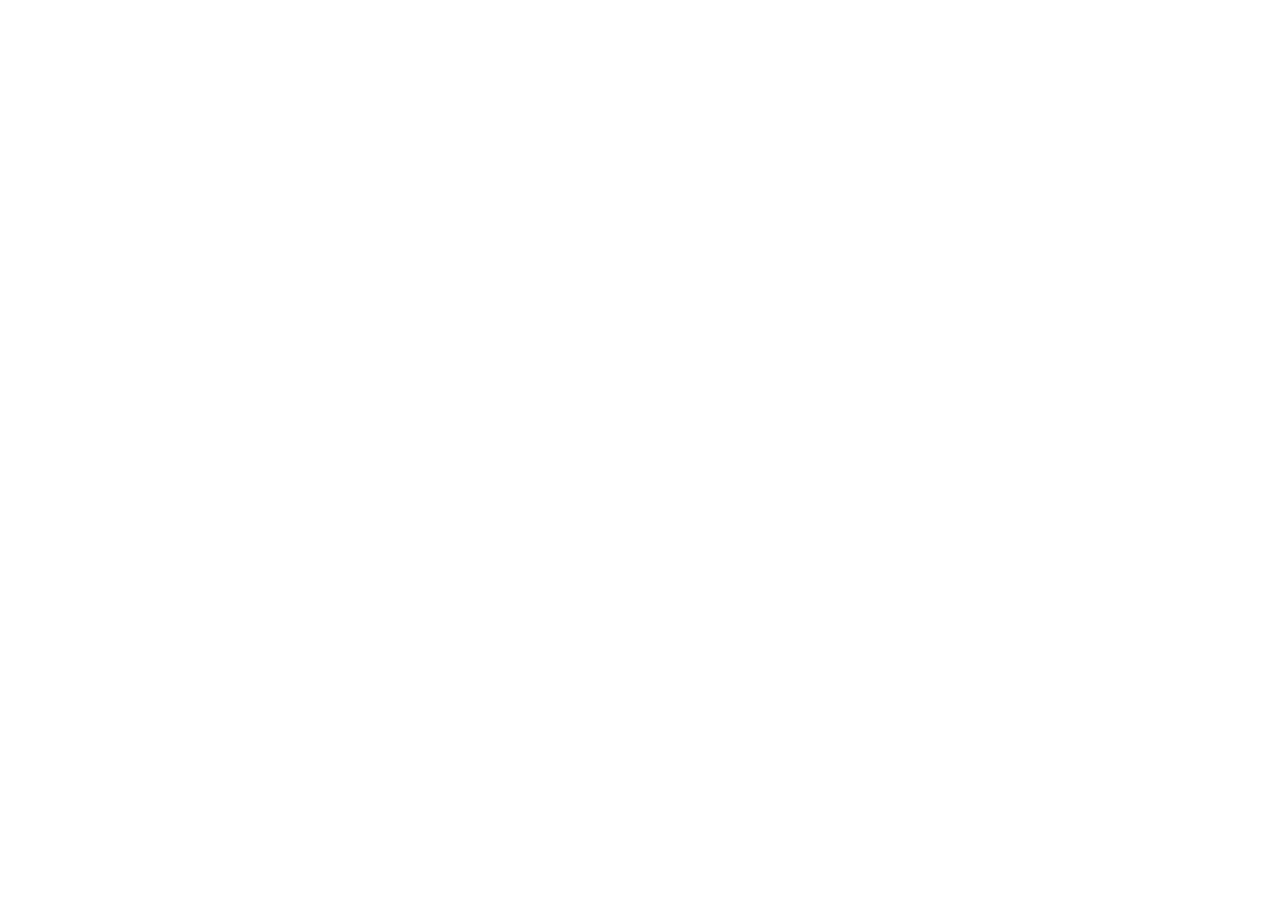
==== commit cbe58b54: "Redirigir la invitación de Juan Alejandro y Leticia a su repositorio propio" ====
--- a/juan-alejandro-leticia/index.html
+++ b/juan-alejandro-leticia/index.html
@@ -1,102 +1,10 @@
-<!doctype html>
-<html lang="es">
-<head>
-  <meta charset="UTF-8">
-  <meta name="viewport" content="width=device-width, initial-scale=1, viewport-fit=cover">
-  <meta name="theme-color" content="#efede7">
-  <meta name="description" content="Juan Alejandro y Leticia · Nos casamos el 24 de abril de 2027 a las 12:00 en Finca Montenmedio. Abre nuestra invitación y acompáñanos en este día tan especial.">
-  <meta property="og:title" content="Juan Alejandro & Leticia · ¡Nos casamos!">
-  <meta property="og:description" content="24 de abril de 2027 · Abre nuestra invitación. Hay días que lo cambian todo.">
-  <meta property="og:type" content="website">
-  <meta property="og:locale" content="es_ES">
-  <meta property="og:url" content="https://luiiti.github.io/Boda-Laura-Juan/juan-alejandro-leticia/">
-  <meta property="og:image" content="https://luiiti.github.io/Boda-Laura-Juan/juan-alejandro-leticia/assets/save-the-date.jpg">
-  <meta property="og:image:width" content="908">
-  <meta property="og:image:height" content="1280">
-  <meta property="og:image:alt" content="Juan Alejandro y Leticia, reserva la fecha: 24 de abril de 2027">
-  <link rel="canonical" href="https://luiiti.github.io/Boda-Laura-Juan/juan-alejandro-leticia/">
-  <title>Juan Alejandro & Leticia · 24.04.2027</title>
-  <link rel="icon" href="assets/monograma.svg" type="image/svg+xml">
-  <link rel="preload" href="assets/papel-algodon.webp" as="image">
-  <link rel="stylesheet" href="styles.css?v=2">
-  <link rel="stylesheet" href="story.css?v=2">
-  <script src="config.js" defer></script>
-  <script src="story.js?v=2" defer></script>
-  <script src="app.js?v=2" defer></script>
-</head>
-<body class="envelope-visible">
-  <svg class="svg-defs" xmlns="http://www.w3.org/2000/svg" aria-hidden="true"><defs>
-    <symbol id="arrow" viewBox="0 0 24 24"><path d="M4 12h15m-6-6 6 6-6 6"/></symbol>
-    <symbol id="pin" viewBox="0 0 24 24"><path d="M19 10c0 5-7 11-7 11S5 15 5 10a7 7 0 1 1 14 0Z"/><circle cx="12" cy="10" r="2.3"/></symbol>
-    <symbol id="heart" viewBox="0 0 24 24"><path d="M20.5 5.8C17 2.4 13 5.1 12 7c-1-1.9-5-4.6-8.5-1.2C-.5 10 5.5 15.5 12 20c6.5-4.5 12.5-10 8.5-14.2Z"/></symbol>
-    <symbol id="hands-vector" viewBox="270 0 362 721"><g fill="none" stroke="currentColor" stroke-width="2" stroke-linecap="round" stroke-linejoin="round"><path d="M300 1C304.17 50.67 322.5 236.17 325 299C327.5 361.83 320.67 350.33 315 378C309.33 405.67 295.5 447.83 291 465C286.5 482.17 288.5 476.67 288 481C287.5 485.33 287.17 487.33 288 491C288.83 494.67 291.17 499.5 293 503C294.83 506.5 296.5 509 299 512C301.5 515 304.83 515.67 308 521C311.17 526.33 316 540.17 318 544C320 547.83 316.17 537.5 320 544C323.83 550.5 336.33 575.5 341 583C345.67 590.5 346.17 586.17 348 589C349.83 591.83 348.5 594.67 352 600C355.5 605.33 364 615.33 369 621C374 626.67 377.67 628.67 382 634C386.33 639.33 392.83 649.33 395 653C397.17 656.67 394.5 655.33 395 656C395.5 656.67 395.67 654.17 398 657C400.33 659.83 405.67 668.83 409 673C412.33 677.17 415.83 680.5 418 682C420.17 683.5 420.67 682.67 422 682C423.33 681.33 424.83 679.83 426 678C427.17 676.17 428.5 674.17 429 671C429.5 667.83 437.5 667.83 429 659C420.5 650.17 390.67 629 378 618C365.33 607 357.83 597.33 353 593C348.17 588.67 349.67 592.17 349 592"/><path d="M320 551C322.17 556.33 326.17 571.5 333 583C339.83 594.5 353.17 608.17 361 620C368.83 631.83 376.17 647.67 380 654C383.83 660.33 382 657.33 384 658C386 658.67 390.17 658.33 392 658C393.83 657.67 394.5 656.33 395 656"/><path d="M429 660C430.33 660.33 434.67 662.67 437 662C439.33 661.33 441.67 657 443 656C444.33 655 444.67 656.67 445 656C445.33 655.33 444.67 652.67 445 652C445.33 651.33 445 653.83 447 652C449 650.17 453.33 644.17 457 641C460.67 637.83 466.67 634.83 469 633C471.33 631.17 468.83 631.33 471 630C473.17 628.67 478.17 628.67 482 625C485.83 621.33 487.17 615.67 494 608C500.83 600.33 517.67 584 523 579C528.33 574 524.5 581 526 578C527.5 575 531.5 569.5 532 561C532.5 552.5 533.17 533 529 527C524.83 521 513.5 527 507 525C500.5 523 492.33 518 490 515C487.67 512 489.67 513 493 507C496.33 501 506.5 486.33 510 479C513.5 471.67 513.33 465.67 514 463"/><path d="M490 515C487.83 520.17 482.33 534.5 477 546C471.67 557.5 463 575.33 458 584C453 592.67 449.33 595.67 447 598C444.67 600.33 445.17 599.17 444 598C442.83 596.83 443 594.33 440 591C437 587.67 429.67 581 426 578C422.33 575 419.67 573.67 418 573C416.33 572.33 416.83 570.83 416 574C415.17 577.17 412.33 587.17 413 592C413.67 596.83 418.17 600.83 420 603C421.83 605.17 421.5 604.67 424 605C426.5 605.33 431.67 605.83 435 605C438.33 604.17 442.17 600.5 444 600C445.83 599.5 445.67 600.17 446 602C446.33 603.83 446.33 608.5 446 611C445.67 613.5 444.67 615.67 444 617C443.33 618.33 444.17 618.83 442 619C439.83 619.17 433 618.5 431 618C429 617.5 433 617.83 430 616C427 614.17 417.83 609.83 413 607C408.17 604.17 404 601.5 401 599C398 596.5 399.5 595.17 395 592C390.5 588.83 380 584 374 580C368 576 365.67 577.67 359 568C352.33 558.33 339.33 531.33 334 522C328.67 512.67 328.17 514.17 327 512C325.83 509.83 327 509.5 327 509"/><path d="M417 571C416.33 570.83 417.33 574.17 413 570C408.67 565.83 395.33 552.33 391 546C386.67 539.67 389.5 537.83 387 532C384.5 526.17 377.33 516.67 376 511C374.67 505.33 378.5 503.33 379 498C379.5 492.67 379.33 483.33 379 479C378.67 474.67 370.5 487 377 472C383.5 457 410.33 405.83 418 389C425.67 372.17 421.67 379.17 423 371C424.33 362.83 426.67 348.17 426 340C425.33 331.83 420 333.67 419 322C418 310.33 415.83 306.67 420 270C424.17 233.33 439.67 130 444 102C448.33 74 445.83 103.83 446 102C446.17 100.17 444.83 93.67 445 91C445.17 88.33 445.83 92.67 447 86C448.17 79.33 451.17 59.67 452 51C452.83 42.33 451.5 41.5 452 34C452.5 26.5 454.5 10.67 455 6"/><path d="M430 38C432.17 46.5 440.5 80.17 443 89C445.5 97.83 444.67 90.67 445 91"/><path d="M446 102C446.33 102.5 441.5 80.17 448 105C454.5 129.83 477.33 219.67 485 251C492.67 282.33 492.5 284 494 293C495.5 302 494.33 300.67 494 305C493.67 309.33 493.33 313.17 492 319C490.67 324.83 488.17 334.67 486 340C483.83 345.33 482.83 343.67 479 351C475.17 358.33 467.17 373.83 463 384C458.83 394.17 456.17 402.83 454 412C451.83 421.17 450.83 430 450 439C449.17 448 450 458.17 449 466C448 473.83 445.5 481.33 444 486C442.5 490.67 440 486.67 440 494C440 501.33 443.5 521.5 444 530C444.5 538.5 444.33 540.83 443 545C441.67 549.17 439.67 553.33 436 555C432.33 556.67 424.17 552.33 421 555C417.83 557.67 417.67 568.33 417 571"/><path d="M422 553C421.33 552.83 419.33 552.83 418 552C416.67 551.17 415.33 550 414 548C412.67 546 411.5 545.33 410 540C408.5 534.67 406.17 523.33 405 516C403.83 508.67 404.83 505.33 403 496C401.17 486.67 393 467.33 394 460C395 452.67 404 455.83 409 452C414 448.17 420 441.67 424 437C428 432.33 430.5 429.83 433 424C435.5 418.17 438.17 409.83 439 402C439.83 394.17 439.83 386.83 438 377C436.17 367.17 430 348.67 428 343C426 337.33 426.33 343 426 343"/><path d="M433 424C434 435 437.67 478.67 439 490C440.33 501.33 440.67 491.67 441 492"/><path d="M440 501C439.67 501.17 441 493.33 438 502C435 510.67 424.67 544.5 422 553"/><path d="M432 618C432.17 618.67 430.83 618.67 433 622C435.17 625.33 443 633.33 445 638C447 642.67 445 648 445 650"/><path d="M445 656C444.67 658.17 442.5 666 443 669C443.5 672 446.17 673 448 674C449.83 675 450.67 677.5 454 675C457.33 672.5 463.5 663.17 468 659C472.5 654.83 472.83 657.67 481 650C489.17 642.33 510.33 619.5 517 613C523.67 606.5 519.67 616.67 521 611C522.33 605.33 524.33 584.33 525 579"/><path d="M520 612C520 612.83 523.5 612.5 520 617C516.5 621.5 504 633.17 499 639C494 644.83 492.67 649 490 652C487.33 655 486 654.17 483 657C480 659.83 475.67 662.83 472 669C468.33 675.17 462.5 687.83 461 694C459.5 700.17 461.67 703.33 463 706C464.33 708.67 467.17 709.33 469 710C470.83 710.67 472.33 710.5 474 710C475.67 709.5 475.67 710 479 707C482.33 704 484.33 699.67 494 692C503.67 684.33 525.5 670.17 537 661C548.5 651.83 555.17 648 563 637C570.83 626 579.33 607.83 584 595C588.67 582.17 587.33 572.83 591 560C594.67 547.17 603.33 527.83 606 518C608.67 508.17 607.83 509.83 607 501C606.17 492.17 602.33 479.17 601 465C599.67 450.83 600.5 434.33 599 416C597.5 397.67 591.83 370.67 592 355C592.17 339.33 598.33 334 600 322C601.67 310 601.17 336.5 602 283C602.83 229.5 604.5 48 605 1"/><path d="M394 460C392 460.5 384 462.5 382 463"/><path d="M516 526C515.5 529.5 513.33 541.17 513 547C512.67 552.83 515.33 557.17 514 561C512.67 564.83 507.33 566.67 505 570C502.67 573.33 503.33 577.17 500 581C496.67 584.83 490.33 587.83 485 593C479.67 598.17 471.5 607 468 612C464.5 617 463.5 620 464 623C464.5 626 469.83 628.83 471 630"/><path d="M453 675C453 675.5 454.17 675.17 453 678C451.83 680.83 447.17 688.5 446 692C444.83 695.5 444.83 696.5 446 699C447.17 701.5 450.17 705.83 453 707C455.83 708.17 461.33 706.17 463 706"/><path d="M566 629C565.83 628.67 564 631.83 565 627C566 622.17 569.83 610 572 600C574.17 590 574.17 581.17 578 567C581.83 552.83 592.17 523.67 595 515"/></g></symbol>
-  </defs></svg>
-
-  <section class="cover" id="cover" aria-labelledby="cover-title">
-    <div class="cover-top"><span>JUAN ALEJANDRO & LETICIA</span><span>24 · 04 · 2027</span></div>
-    <div class="cover-intro"><p class="eyebrow">UNA INVITACIÓN PARA TI</p><h1 id="cover-title">Hay días que<br><em>lo cambian todo.</em></h1></div>
-    <div class="envelope-scene">
-      <button class="envelope" id="open-invitation" aria-label="Abrir la invitación de boda de Juan Alejandro y Leticia" aria-controls="invitation" aria-expanded="false">
-        <span class="envelope-back paper" aria-hidden="true"></span>
-        <span class="envelope-letter paper" aria-hidden="true"><span class="letter-small">¡NOS CASAMOS!</span><span class="letter-script">Juan Alejandro<br><i>&</i> Leticia</span><span class="letter-date">24 · 04 · 2027</span></span>
-        <span class="envelope-pocket" aria-hidden="true"><span class="pocket-left paper"></span><span class="pocket-right paper"></span><span class="pocket-bottom paper"></span></span>
-        <span class="envelope-flap" aria-hidden="true"><span class="flap-front paper"></span><span class="flap-back paper"></span></span>
-        <span class="wax-seal" aria-hidden="true"><span>J<span class="seal-amp">&</span>L</span></span>
-      </button>
-    </div>
-    <button class="open-prompt" id="open-prompt" aria-controls="invitation"><span class="touch-mark" aria-hidden="true">✧</span><span>TOCA PARA ABRIR</span><span class="prompt-line" aria-hidden="true"></span></button>
-    <p class="cover-foot">Con todo nuestro amor</p>
-  </section>
-
-  <div id="invitation" class="invitation" inert aria-hidden="true">
-    <header class="site-header"><a href="#inicio" class="monogram" aria-label="Juan Alejandro y Leticia, inicio">J<span>&</span>L</a><nav aria-label="Navegación de la invitación"><a href="#nuestro-dia">Nuestro día</a><a href="#lugar">El lugar</a><a href="#confirmacion">Confirmar</a></nav><button id="replay" class="replay" aria-label="Volver a ver el sobre"><svg viewBox="0 0 24 24" aria-hidden="true"><rect x="3" y="5" width="18" height="14" rx="1"/><path d="m3 6 9 7 9-7"/></svg></button></header>
-    <main>
-      <section class="hero story" id="inicio" aria-labelledby="names-heading">
-        <p class="hero-kicker">EL HILO QUE NOS UNE</p>
-        <div class="thread-stage" aria-hidden="true">
-          <svg class="thread-canvas" viewBox="0 0 1000 410" fill="none" stroke-linecap="round" stroke-linejoin="round">
-            <path id="arriving-thread" class="entry-stroke" pathLength="1" d="M-120 210C-15 237 77 131 171 142C255 152 226 224 178 195C133 168 210 109 284 100C356 91 422 145 425 10.5"/>
-            <g class="hand-drawing" transform="translate(275 10) scale(.5)"><path class="hand-stroke" pathLength="1" data-length="865.0" d="M300 1C304.17 50.67 322.5 236.17 325 299C327.5 361.83 320.67 350.33 315 378C309.33 405.67 295.5 447.83 291 465C286.5 482.17 288.5 476.67 288 481C287.5 485.33 287.17 487.33 288 491C288.83 494.67 291.17 499.5 293 503C294.83 506.5 296.5 509 299 512C301.5 515 304.83 515.67 308 521C311.17 526.33 316 540.17 318 544C320 547.83 316.17 537.5 320 544C323.83 550.5 336.33 575.5 341 583C345.67 590.5 346.17 586.17 348 589C349.83 591.83 348.5 594.67 352 600C355.5 605.33 364 615.33 369 621C374 626.67 377.67 628.67 382 634C386.33 639.33 392.83 649.33 395 653C397.17 656.67 394.5 655.33 395 656C395.5 656.67 395.67 654.17 398 657C400.33 659.83 405.67 668.83 409 673C412.33 677.17 415.83 680.5 418 682C420.17 683.5 420.67 682.67 422 682C423.33 681.33 424.83 679.83 426 678C427.17 676.17 428.5 674.17 429 671C429.5 667.83 437.5 667.83 429 659C420.5 650.17 390.67 629 378 618C365.33 607 357.83 597.33 353 593C348.17 588.67 349.67 592.17 349 592"/><path class="hand-stroke" pathLength="1" data-length="137.2" d="M320 551C322.17 556.33 326.17 571.5 333 583C339.83 594.5 353.17 608.17 361 620C368.83 631.83 376.17 647.67 380 654C383.83 660.33 382 657.33 384 658C386 658.67 390.17 658.33 392 658C393.83 657.67 394.5 656.33 395 656"/><path class="hand-stroke" pathLength="1" data-length="286.5" d="M429 660C430.33 660.33 434.67 662.67 437 662C439.33 661.33 441.67 657 443 656C444.33 655 444.67 656.67 445 656C445.33 655.33 444.67 652.67 445 652C445.33 651.33 445 653.83 447 652C449 650.17 453.33 644.17 457 641C460.67 637.83 466.67 634.83 469 633C471.33 631.17 468.83 631.33 471 630C473.17 628.67 478.17 628.67 482 625C485.83 621.33 487.17 615.67 494 608C500.83 600.33 517.67 584 523 579C528.33 574 524.5 581 526 578C527.5 575 531.5 569.5 532 561C532.5 552.5 533.17 533 529 527C524.83 521 513.5 527 507 525C500.5 523 492.33 518 490 515C487.67 512 489.67 513 493 507C496.33 501 506.5 486.33 510 479C513.5 471.67 513.33 465.67 514 463"/><path class="hand-stroke" pathLength="1" data-length="380.9" d="M490 515C487.83 520.17 482.33 534.5 477 546C471.67 557.5 463 575.33 458 584C453 592.67 449.33 595.67 447 598C444.67 600.33 445.17 599.17 444 598C442.83 596.83 443 594.33 440 591C437 587.67 429.67 581 426 578C422.33 575 419.67 573.67 418 573C416.33 572.33 416.83 570.83 416 574C415.17 577.17 412.33 587.17 413 592C413.67 596.83 418.17 600.83 420 603C421.83 605.17 421.5 604.67 424 605C426.5 605.33 431.67 605.83 435 605C438.33 604.17 442.17 600.5 444 600C445.83 599.5 445.67 600.17 446 602C446.33 603.83 446.33 608.5 446 611C445.67 613.5 444.67 615.67 444 617C443.33 618.33 444.17 618.83 442 619C439.83 619.17 433 618.5 431 618C429 617.5 433 617.83 430 616C427 614.17 417.83 609.83 413 607C408.17 604.17 404 601.5 401 599C398 596.5 399.5 595.17 395 592C390.5 588.83 380 584 374 580C368 576 365.67 577.67 359 568C352.33 558.33 339.33 531.33 334 522C328.67 512.67 328.17 514.17 327 512C325.83 509.83 327 509.5 327 509"/><path class="hand-stroke" pathLength="1" data-length="596.9" d="M417 571C416.33 570.83 417.33 574.17 413 570C408.67 565.83 395.33 552.33 391 546C386.67 539.67 389.5 537.83 387 532C384.5 526.17 377.33 516.67 376 511C374.67 505.33 378.5 503.33 379 498C379.5 492.67 379.33 483.33 379 479C378.67 474.67 370.5 487 377 472C383.5 457 410.33 405.83 418 389C425.67 372.17 421.67 379.17 423 371C424.33 362.83 426.67 348.17 426 340C425.33 331.83 420 333.67 419 322C418 310.33 415.83 306.67 420 270C424.17 233.33 439.67 130 444 102C448.33 74 445.83 103.83 446 102C446.17 100.17 444.83 93.67 445 91C445.17 88.33 445.83 92.67 447 86C448.17 79.33 451.17 59.67 452 51C452.83 42.33 451.5 41.5 452 34C452.5 26.5 454.5 10.67 455 6"/><path class="hand-stroke" pathLength="1" data-length="55.5" d="M430 38C432.17 46.5 440.5 80.17 443 89C445.5 97.83 444.67 90.67 445 91"/><path class="hand-stroke" pathLength="1" data-length="503.1" d="M446 102C446.33 102.5 441.5 80.17 448 105C454.5 129.83 477.33 219.67 485 251C492.67 282.33 492.5 284 494 293C495.5 302 494.33 300.67 494 305C493.67 309.33 493.33 313.17 492 319C490.67 324.83 488.17 334.67 486 340C483.83 345.33 482.83 343.67 479 351C475.17 358.33 467.17 373.83 463 384C458.83 394.17 456.17 402.83 454 412C451.83 421.17 450.83 430 450 439C449.17 448 450 458.17 449 466C448 473.83 445.5 481.33 444 486C442.5 490.67 440 486.67 440 494C440 501.33 443.5 521.5 444 530C444.5 538.5 444.33 540.83 443 545C441.67 549.17 439.67 553.33 436 555C432.33 556.67 424.17 552.33 421 555C417.83 557.67 417.67 568.33 417 571"/><path class="hand-stroke" pathLength="1" data-length="239.7" d="M422 553C421.33 552.83 419.33 552.83 418 552C416.67 551.17 415.33 550 414 548C412.67 546 411.5 545.33 410 540C408.5 534.67 406.17 523.33 405 516C403.83 508.67 404.83 505.33 403 496C401.17 486.67 393 467.33 394 460C395 452.67 404 455.83 409 452C414 448.17 420 441.67 424 437C428 432.33 430.5 429.83 433 424C435.5 418.17 438.17 409.83 439 402C439.83 394.17 439.83 386.83 438 377C436.17 367.17 430 348.67 428 343C426 337.33 426.33 343 426 343"/><path class="hand-stroke" pathLength="1" data-length="69.1" d="M433 424C434 435 437.67 478.67 439 490C440.33 501.33 440.67 491.67 441 492"/><path class="hand-stroke" pathLength="1" data-length="55.7" d="M440 501C439.67 501.17 441 493.33 438 502C435 510.67 424.67 544.5 422 553"/><path class="hand-stroke" pathLength="1" data-length="36.1" d="M432 618C432.17 618.67 430.83 618.67 433 622C435.17 625.33 443 633.33 445 638C447 642.67 445 648 445 650"/><path class="hand-stroke" pathLength="1" data-length="151.7" d="M445 656C444.67 658.17 442.5 666 443 669C443.5 672 446.17 673 448 674C449.83 675 450.67 677.5 454 675C457.33 672.5 463.5 663.17 468 659C472.5 654.83 472.83 657.67 481 650C489.17 642.33 510.33 619.5 517 613C523.67 606.5 519.67 616.67 521 611C522.33 605.33 524.33 584.33 525 579"/><path class="hand-stroke" pathLength="1" data-length="889.5" d="M520 612C520 612.83 523.5 612.5 520 617C516.5 621.5 504 633.17 499 639C494 644.83 492.67 649 490 652C487.33 655 486 654.17 483 657C480 659.83 475.67 662.83 472 669C468.33 675.17 462.5 687.83 461 694C459.5 700.17 461.67 703.33 463 706C464.33 708.67 467.17 709.33 469 710C470.83 710.67 472.33 710.5 474 710C475.67 709.5 475.67 710 479 707C482.33 704 484.33 699.67 494 692C503.67 684.33 525.5 670.17 537 661C548.5 651.83 555.17 648 563 637C570.83 626 579.33 607.83 584 595C588.67 582.17 587.33 572.83 591 560C594.67 547.17 603.33 527.83 606 518C608.67 508.17 607.83 509.83 607 501C606.17 492.17 602.33 479.17 601 465C599.67 450.83 600.5 434.33 599 416C597.5 397.67 591.83 370.67 592 355C592.17 339.33 598.33 334 600 322C601.67 310 601.17 336.5 602 283C602.83 229.5 604.5 48 605 1"/><path class="hand-stroke" pathLength="1" data-length="12.4" d="M394 460C392 460.5 384 462.5 382 463"/><path class="hand-stroke" pathLength="1" data-length="126.4" d="M516 526C515.5 529.5 513.33 541.17 513 547C512.67 552.83 515.33 557.17 514 561C512.67 564.83 507.33 566.67 505 570C502.67 573.33 503.33 577.17 500 581C496.67 584.83 490.33 587.83 485 593C479.67 598.17 471.5 607 468 612C464.5 617 463.5 620 464 623C464.5 626 469.83 628.83 471 630"/><path class="hand-stroke" pathLength="1" data-length="46.3" d="M453 675C453 675.5 454.17 675.17 453 678C451.83 680.83 447.17 688.5 446 692C444.83 695.5 444.83 696.5 446 699C447.17 701.5 450.17 705.83 453 707C455.83 708.17 461.33 706.17 463 706"/><path class="hand-stroke" pathLength="1" data-length="118.4" d="M566 629C565.83 628.67 564 631.83 565 627C566 622.17 569.83 610 572 600C574.17 590 574.17 581.17 578 567C581.83 552.83 592.17 523.67 595 515"/></g>
-            <circle id="thread-tip" r="1.7" fill="currentColor" stroke="none" opacity="0"/>
-          </svg>
-        </div>
-        <div class="hero-identity">
-          <p class="story-caption">Dos caminos. Un mismo destino.</p>
-          <h1 class="names-heading" id="names-heading"><span class="sr-only">Juan Alejandro & Leticia</span><svg class="signature signature-0" viewBox="130 760 418 147" aria-hidden="true">
-      <defs><mask id="write-name-0" maskUnits="userSpaceOnUse" x="120" y="745" width="700" height="180" style="mask-type:luminance"><g fill="none" stroke="white" stroke-width="11" stroke-linecap="round" stroke-linejoin="round"><path class="writing-stroke" pathLength="1" data-length="174.1" d="M150 828C150 827.67 149.67 826.5 150 826C150.33 825.5 151.5 825.67 152 825C152.5 824.33 152.67 822.5 153 822C153.33 821.5 153.83 822.17 154 822C154.17 821.83 153.83 821.17 154 821C154.17 820.83 154.83 821.17 155 821C155.17 820.83 154.83 820.17 155 820C155.17 819.83 155.83 820.17 156 820C156.17 819.83 155.83 819.17 156 819C156.17 818.83 156.83 819.17 157 819C157.17 818.83 156.83 818.17 157 818C157.17 817.83 157.83 818.17 158 818C158.17 817.83 157.83 817.17 158 817C158.17 816.83 158 818 159 817C160 816 162.67 812.17 164 811C165.33 809.83 166 810.83 167 810C168 809.17 169 806.83 170 806C171 805.17 172.17 805.67 173 805C173.83 804.33 174.33 802.5 175 802C175.67 801.5 176.33 802.5 177 802C177.67 801.5 178.33 799.5 179 799C179.67 798.5 180.5 799.33 181 799C181.5 798.67 181.5 797.33 182 797C182.5 796.67 183.33 797.5 184 797C184.67 796.5 185.33 794.5 186 794C186.67 793.5 187.67 794.17 188 794C188.33 793.83 187.5 793.33 188 793C188.5 792.67 190.33 792.5 191 792C191.67 791.5 191.5 790.33 192 790C192.5 789.67 193.67 789.83 194 790C194.33 790.17 193.67 790.67 194 791C194.33 791.33 196 790.83 196 792C196 793.17 194.5 797 194 798C193.5 799 193.33 797.17 193 798C192.67 798.83 192.33 802.17 192 803C191.67 803.83 191.5 801.67 191 803C190.5 804.33 189.5 809.67 189 811C188.5 812.33 188.33 810 188 811C187.67 812 187.33 816 187 817C186.67 818 186.17 816.5 186 817C185.83 817.5 186.33 818.83 186 820C185.67 821.17 184.5 822.17 184 824C183.5 825.83 183.5 829.17 183 831C182.5 832.83 181.5 833.17 181 835C180.5 836.83 180.83 838.83 180 842C179.17 845.17 176.67 850.83 176 854C175.33 857.17 176.17 859.83 176 861C175.83 862.17 175.17 860.67 175 861C174.83 861.33 175.83 861 175 863C174.17 865 171.17 871 170 873C168.83 875 168.33 874.33 168 875C167.67 875.67 168.17 876.67 168 877C167.83 877.33 167.5 876.17 167 877C166.5 877.83 165.5 881.17 165 882C164.5 882.83 164.17 881.67 164 882C163.83 882.33 164 883.67 164 884"/><path class="writing-stroke" pathLength="1" data-length="54.7" d="M176 859C176.67 858.83 179.33 858.33 180 858C180.67 857.67 179.83 857.17 180 857C180.17 856.83 180.83 857.17 181 857C181.17 856.83 180.83 856.17 181 856C181.17 855.83 181.83 856.17 182 856C182.17 855.83 181.83 855.17 182 855C182.17 854.83 182.83 855.17 183 855C183.17 854.83 182.83 854.17 183 854C183.17 853.83 183.83 854.17 184 854C184.17 853.83 183.83 853.17 184 853C184.17 852.83 184.83 853.17 185 853C185.17 852.83 184.83 852.17 185 852C185.17 851.83 185.83 852.17 186 852C186.17 851.83 185.83 851.17 186 851C186.17 850.83 186.83 851.17 187 851C187.17 850.83 186.83 850.17 187 850C187.17 849.83 187.83 850.17 188 850C188.17 849.83 187.83 849.17 188 849C188.17 848.83 188.83 849.17 189 849C189.17 848.83 188.83 848.17 189 848C189.17 847.83 189 849 190 848C191 847 193.67 843.17 195 842C196.33 840.83 197 841.83 198 841C199 840.17 200 837.83 201 837C202 836.17 203.33 836.5 204 836C204.67 835.5 204.33 834.33 205 834C205.67 833.67 207.33 834.5 208 834C208.67 833.5 208.67 831.5 209 831C209.33 830.5 209.83 831.33 210 831C210.17 830.67 210 829.33 210 829"/><path class="writing-stroke" pathLength="1" data-length="39.6" d="M208 834C208 835.33 207.67 840.5 208 842C208.33 843.5 209.33 843 210 843C210.67 843 211.67 842.5 212 842C212.33 841.5 211.83 840.33 212 840C212.17 839.67 212.83 840.33 213 840C213.17 839.67 212.83 838.33 213 838C213.17 837.67 213.67 838.5 214 838C214.33 837.5 214.67 835.5 215 835C215.33 834.5 215.83 835.33 216 835C216.17 834.67 215.83 833.33 216 833C216.17 832.67 216.67 833.5 217 833C217.33 832.5 217.67 830.5 218 830C218.33 829.5 218.83 830.33 219 830C219.17 829.67 218.5 828.33 219 828C219.5 827.67 221.5 828.33 222 828C222.5 827.67 221.67 826.67 222 826C222.33 825.33 223.67 824.33 224 824"/><path class="writing-stroke" pathLength="1" data-length="71.9" d="M222 828C222 828.5 222.17 830.5 222 831C221.83 831.5 221.17 830.33 221 831C220.83 831.67 221.17 834.33 221 835C220.83 835.67 220.17 834.33 220 835C219.83 835.67 220.17 838.17 220 839C219.83 839.83 219.17 838.33 219 840C218.83 841.67 218.67 847.33 219 849C219.33 850.67 220 850.33 221 850C222 849.67 224.17 848 225 847C225.83 846 225.5 844.67 226 844C226.5 843.33 227.67 843.5 228 843C228.33 842.5 227.67 841.5 228 841C228.33 840.5 229.67 840.5 230 840C230.33 839.5 229.83 838.33 230 838C230.17 837.67 230.67 838.33 231 838C231.33 837.67 230.67 836.67 232 836C233.33 835.33 237.67 835 239 834C240.33 833 239.5 830.83 240 830C240.5 829.17 241.67 829.5 242 829C242.33 828.5 242.33 827.33 242 827C241.67 826.67 240.5 826.67 240 827C239.5 827.33 239.5 828.67 239 829C238.5 829.33 237.67 828.33 237 829C236.33 829.67 235.33 832.33 235 833"/><path class="writing-stroke" pathLength="1" data-length="58.3" d="M245 829C244.67 830.67 243.5 837.33 243 839C242.5 840.67 242.17 838 242 839C241.83 840 242.17 844 242 845C241.83 846 240.83 844.17 241 845C241.17 845.83 242.17 849.17 243 850C243.83 850.83 244.67 851 246 850C247.33 849 249.67 845.33 251 844C252.33 842.67 253.33 842.83 254 842C254.67 841.17 254.17 839.83 255 839C255.83 838.17 257.67 839.33 259 837C260.33 834.67 262.33 827 263 825"/><path class="writing-stroke" pathLength="1" data-length="32.6" d="M270 825C269.67 826 268.67 829.83 268 831C267.33 832.17 266.33 831.5 266 832C265.67 832.5 266.17 833.67 266 834C265.83 834.33 265.17 833.5 265 834C264.83 834.5 265.17 836.5 265 837C264.83 837.5 264.17 836.5 264 837C263.83 837.5 264.17 839.5 264 840C263.83 840.5 263.33 839 263 840C262.67 841 262.5 845 262 846C261.5 847 260.33 845.17 260 846C259.67 846.83 260 850.17 260 851"/><path class="writing-stroke" pathLength="1" data-length="11.4" d="M260 846C259.83 846 259.17 846.83 259 846C258.83 845.17 258.83 841.83 259 841C259.17 840.17 259.83 841.5 260 841C260.17 840.5 260.17 838.67 260 838C259.83 837.33 259.17 837.17 259 837"/><path class="writing-stroke" pathLength="1" data-length="3.2" d="M260 841C260.5 841.17 262.5 841.83 263 842"/><path class="writing-stroke" pathLength="1" data-length="34.2" d="M268 831C268.17 831.17 268.83 830.17 269 832C269.17 833.83 268.83 840 269 842C269.17 844 269.17 843.67 270 844C270.83 844.33 273.33 844.17 274 844C274.67 843.83 273 844 274 843C275 842 278.83 839.33 280 838C281.17 836.67 280.67 835.5 281 835C281.33 834.5 281.5 835.5 282 835C282.5 834.5 283.67 832.5 284 832"/><path class="writing-stroke" pathLength="1" data-length="145.5" d="M314 845C313.67 844.83 312.33 844.67 312 844C311.67 843.33 311.83 841.5 312 841C312.17 840.5 312.17 841.83 313 841C313.83 840.17 316 836.83 317 836C318 835.17 318.67 836.17 319 836C319.33 835.83 318.67 835.17 319 835C319.33 834.83 320.67 835.17 321 835C321.33 834.83 320 834.17 321 834C322 833.83 326 834.17 327 834C328 833.83 326.67 833.33 327 833C327.33 832.67 323.17 832 329 832C334.83 832 356.33 833.33 362 833C367.67 832.67 362.67 830.5 363 830C363.33 829.5 363.83 830.67 364 830C364.17 829.33 363.83 826.83 364 826C364.17 825.17 365 826 365 825C365 824 364 820.83 364 820C364 819.17 364.83 820.67 365 820C365.17 819.33 364.83 816.67 365 816C365.17 815.33 365.83 816.67 366 816C366.17 815.33 365.83 812.67 366 812C366.17 811.33 366.67 812.83 367 812C367.33 811.17 366.67 810 368 807C369.33 804 373.33 796.17 375 794C376.67 791.83 377.5 793.5 378 794C378.5 794.5 378.5 795 378 797C377.5 799 375.67 804.5 375 806C374.33 807.5 374.17 805.5 374 806C373.83 806.5 374.17 808.5 374 809C373.83 809.5 373.17 808.67 373 809C372.83 809.33 373.33 810.17 373 811C372.67 811.83 371.33 813.17 371 814C370.67 814.83 371.17 815.67 371 816C370.83 816.33 370.5 815 370 816C369.5 817 368.83 820.67 368 822C367.17 823.33 365.5 823.67 365 824"/><path class="writing-stroke" pathLength="1" data-length="36.9" d="M362 833C362 836.67 361.83 851.17 362 855C362.17 858.83 362.83 854.83 363 856C363.17 857.17 362.83 860.83 363 862C363.17 863.17 363.67 861.83 364 863C364.33 864.17 364.83 868 365 869"/><path class="writing-stroke" pathLength="1" data-length="98.2" d="M379 883C378.83 883 378.17 882.33 378 883C377.83 883.67 377.67 886.33 378 887C378.33 887.67 379.5 887.5 380 887C380.5 886.5 380.67 884.5 381 884C381.33 883.5 381.67 884.5 382 884C382.33 883.5 382.67 881.5 383 881C383.33 880.5 383.5 882 384 881C384.5 880 385.67 876.5 386 875C386.33 873.5 385.67 873.17 386 872C386.33 870.83 387.83 869.33 388 868C388.17 866.67 386.5 866.33 387 864C387.5 861.67 390.17 857 391 854C391.83 851 391.5 847.33 392 846C392.5 844.67 393.67 846.17 394 846C394.33 845.83 393.33 845.67 394 845C394.67 844.33 397.33 842.83 398 842C398.67 841.17 397.83 840.33 398 840C398.17 839.67 398.67 840.5 399 840C399.33 839.5 399 837.67 400 837C401 836.33 403.67 836.83 405 836C406.33 835.17 407.17 832.83 408 832C408.83 831.17 409.5 831.83 410 831C410.5 830.17 411.5 827.67 411 827C410.5 826.33 407.67 826.83 407 827C406.33 827.17 407.17 827.83 407 828C406.83 828.17 406.5 827.33 406 828C405.5 828.67 404.5 831.33 404 832C403.5 832.67 403.17 831.33 403 832C402.83 832.67 403 835.33 403 836"/><path class="writing-stroke" pathLength="1" data-length="60.4" d="M391 835C390.67 835 390.33 833.67 389 835C387.67 836.33 384.33 841.67 383 843C381.67 844.33 381.33 842.83 381 843C380.67 843.17 381.33 843.67 381 844C380.67 844.33 380.17 844.83 379 845C377.83 845.17 375.17 845.5 374 845C372.83 844.5 372.33 843.83 372 842C371.67 840.17 371.83 835.33 372 834C372.17 832.67 372.83 834.33 373 834C373.17 833.67 372.67 832.33 373 832C373.33 831.67 374.67 832.5 375 832C375.33 831.5 374.83 829.5 375 829C375.17 828.5 375.5 829.5 376 829C376.5 828.5 377.33 826.5 378 826C378.67 825.5 379.5 825.83 380 826C380.5 826.17 381 826 381 827C381 828 380.5 831 380 832C379.5 833 378.83 833 378 833C377.17 833 375.5 832.17 375 832"/><path class="writing-stroke" pathLength="1" data-length="18.1" d="M390 826C390.33 829 391.67 841 392 844"/><path class="writing-stroke" pathLength="1" data-length="21.8" d="M387 865C386.5 865.17 384.5 865.5 384 866C383.5 866.5 384.17 867.67 384 868C383.83 868.33 383.83 866 383 868C382.17 870 379.67 877.5 379 880C378.33 882.5 379 882.5 379 883"/><path class="writing-stroke" pathLength="1" data-length="118.2" d="M339 877C338.83 876.17 338.33 872.83 338 872C337.67 871.17 337.17 872.83 337 872C336.83 871.17 337.17 868 337 867C336.83 866 336.17 870.67 336 866C335.83 861.33 335.83 843.67 336 839C336.17 834.33 336.33 841.33 337 838C337.67 834.67 339.33 822.17 340 819C340.67 815.83 340.83 819.67 341 819C341.17 818.33 340.83 815.67 341 815C341.17 814.33 341.67 816.17 342 815C342.33 813.83 342.67 809.17 343 808C343.33 806.83 343.83 808.83 344 808C344.17 807.17 344.33 803.83 344 803C343.67 802.17 342.83 802 342 803C341.17 804 339.67 808 339 809C338.33 810 338.17 808.67 338 809C337.83 809.33 338.17 810.67 338 811C337.83 811.33 337.17 810.67 337 811C336.83 811.33 337.17 812.67 337 813C336.83 813.33 336.17 812.67 336 813C335.83 813.33 336.17 814.67 336 815C335.83 815.33 335.33 814.33 335 815C334.67 815.67 334.33 818.33 334 819C333.67 819.67 333.17 818.67 333 819C332.83 819.33 333.17 820.67 333 821C332.83 821.33 332.33 820.17 332 821C331.67 821.83 331.33 825.17 331 826C330.67 826.83 330.33 825 330 826C329.67 827 329.17 831 329 832"/><path class="writing-stroke" pathLength="1" data-length="39.6" d="M327 834C326.83 835 326.33 839 326 840C325.67 841 325.17 839.5 325 840C324.83 840.5 325.17 842.5 325 843C324.83 843.5 324.17 842.5 324 843C323.83 843.5 324.17 845.5 324 846C323.83 846.5 323.17 845.5 323 846C322.83 846.5 323.17 848.5 323 849C322.83 849.5 322.17 848.5 322 849C321.83 849.5 322.17 851 322 852C321.83 853 321.33 854.5 321 855C320.67 855.5 320.17 854.33 320 855C319.83 855.67 320.17 858.33 320 859C319.83 859.67 319.33 858.33 319 859C318.67 859.67 318.5 862.17 318 863C317.5 863.83 316.33 863.5 316 864C315.67 864.5 316 865.67 316 866"/><path class="writing-stroke" pathLength="1" data-length="11.2" d="M245 829C245.17 829 245.83 829.5 246 829C246.17 828.5 245.33 827.5 246 826C246.67 824.5 249.33 821 250 820"/><path class="writing-stroke" pathLength="1" data-length="29.2" d="M214 774C214 774.33 214.5 775.67 214 776C213.5 776.33 211.5 775.83 211 776C210.5 776.17 211.67 776.67 211 777C210.33 777.33 207.67 777.67 207 778C206.33 778.33 207.17 778.83 207 779C206.83 779.17 206.17 778.83 206 779C205.83 779.17 206.17 779.83 206 780C205.83 780.17 205.33 779.67 205 780C204.67 780.33 204.33 781.67 204 782C203.67 782.33 203.17 781.83 203 782C202.83 782.17 203.17 782.83 203 783C202.83 783.17 202.17 782.83 202 783C201.83 783.17 203 783 202 784C201 785 197 788 196 789C195 790 196 789.83 196 790"/><path class="writing-stroke" pathLength="1" data-length="13.2" d="M209 777C209 776.67 208.83 775.33 209 775C209.17 774.67 209.67 775.5 210 775C210.33 774.5 210.17 772.5 211 772C211.83 771.5 214.33 771.67 215 772C215.67 772.33 215.17 773.67 215 774C214.83 774.33 214.17 774 214 774"/><path class="writing-stroke" pathLength="1" data-length="10.7" d="M385 810C385.33 811 386.67 814.5 387 816C387.33 817.5 386.83 818.33 387 819C387.17 819.67 387.83 819.83 388 820"/><path class="writing-stroke" pathLength="1" data-length="11.2" d="M413 828C413 827.67 412.67 826.33 413 826C413.33 825.67 414 827 415 826C416 825 418.33 821 419 820"/><path class="writing-stroke" pathLength="1" data-length="68.5" d="M415 826C415 826.33 415.17 827.67 415 828C414.83 828.33 414.17 827.67 414 828C413.83 828.33 414.17 829.67 414 830C413.83 830.33 413.17 829.33 413 830C412.83 830.67 413.17 833.33 413 834C412.83 834.67 412.33 832.67 412 834C411.67 835.33 411.33 840.67 411 842C410.67 843.33 410.17 841 410 842C409.83 843 409.83 846.67 410 848C410.17 849.33 410 849.83 411 850C412 850.17 415.17 849.33 416 849C416.83 848.67 415.17 848.83 416 848C416.83 847.17 420 845.17 421 844C422 842.83 421.67 841.5 422 841C422.33 840.5 422.33 841.67 423 841C423.67 840.33 425.17 837.67 426 837C426.83 836.33 427.33 837.83 428 837C428.67 836.17 429.67 833.33 430 832C430.33 830.67 429.83 829.5 430 829C430.17 828.5 430.83 829.5 431 829C431.17 828.5 430.83 826.5 431 826C431.17 825.5 431.67 826.5 432 826C432.33 825.5 432.83 823.5 433 823"/><path class="writing-stroke" pathLength="1" data-length="58.1" d="M438 825C438 825.5 438.17 827.33 438 828C437.83 828.67 437.17 827.17 437 829C436.83 830.83 436.83 837.17 437 839C437.17 840.83 437.83 839.33 438 840C438.17 840.67 437.83 842.33 438 843C438.17 843.67 438.33 843.83 439 844C439.67 844.17 441 844.17 442 844C443 843.83 444.33 843.5 445 843C445.67 842.5 445.67 841.33 446 841C446.33 840.67 446.67 841.5 447 841C447.33 840.5 447.67 838.5 448 838C448.33 837.5 448.83 838.33 449 838C449.17 837.67 448.67 836.5 449 836C449.33 835.5 450.5 835.67 451 835C451.5 834.33 451.67 832.5 452 832C452.33 831.5 452 833 453 832C454 831 456 827.67 458 826C460 824.33 463.83 822.67 465 822"/><path class="writing-stroke" pathLength="1" data-length="46.4" d="M470 825C469.67 825 468.67 824.5 468 825C467.33 825.5 466.5 827.5 466 828C465.5 828.5 465.33 827.5 465 828C464.67 828.5 464.33 830.5 464 831C463.67 831.5 463.5 830.33 463 831C462.5 831.67 461.83 834 461 835C460.17 836 458.67 836.17 458 837C457.33 837.83 457.33 839.5 457 840C456.67 840.5 456.17 839.83 456 840C455.83 840.17 456.67 840.33 456 841C455.33 841.67 452.67 843.17 452 844C451.33 844.83 452.83 845 452 846C451.17 847 448.17 849.33 447 850C445.83 850.67 445.33 851.17 445 850C444.67 848.83 445 844.17 445 843"/><path class="writing-stroke" pathLength="1" data-length="24.2" d="M437 833C436.5 833 434.5 832.5 434 833C433.5 833.5 434.17 835.5 434 836C433.83 836.5 433.33 835 433 836C432.67 837 432.33 841 432 842C431.67 843 431.17 841.67 431 842C430.83 842.33 431.33 843.67 431 844C430.67 844.33 429.5 843 429 844C428.5 845 428.17 849 428 850"/><path class="writing-stroke" pathLength="1" data-length="8.0" d="M429 844C428.83 844 428.17 845.17 428 844C427.83 842.83 428 838.17 428 837"/><path class="writing-stroke" pathLength="1" data-length="170.1" d="M470 825C470 825.83 470.17 829.17 470 830C469.83 830.83 469.17 829.17 469 830C468.83 830.83 469.17 834.17 469 835C468.83 835.83 468.17 833.5 468 835C467.83 836.5 468.17 842.33 468 844C467.83 845.67 467.17 841.5 467 845C466.83 848.5 466.83 861.5 467 865C467.17 868.5 467.83 865 468 866C468.17 867 467.5 870.17 468 871C468.5 871.83 470.5 871.33 471 871C471.5 870.67 470.83 869.33 471 869C471.17 868.67 471.83 869.5 472 869C472.17 868.5 471.83 866.5 472 866C472.17 865.5 472.83 866.33 473 866C473.17 865.67 472.83 864.33 473 864C473.17 863.67 473.83 864.5 474 864C474.17 863.5 473.83 861.5 474 861C474.17 860.5 474.83 861.33 475 861C475.17 860.67 474.83 859.33 475 859C475.17 858.67 475.83 859.33 476 859C476.17 858.67 475.83 857.33 476 857C476.17 856.67 476.83 857.5 477 857C477.17 856.5 476.83 854.5 477 854C477.17 853.5 477.67 854.83 478 854C478.33 853.17 478.67 849.83 479 849C479.33 848.17 479.83 849.33 480 849C480.17 848.67 479.83 847.33 480 847C480.17 846.67 480.83 847.5 481 847C481.17 846.5 480.83 844.5 481 844C481.17 843.5 481.83 844.33 482 844C482.17 843.67 481.83 842.33 482 842C482.17 841.67 482.83 842.33 483 842C483.17 841.67 482.83 840.33 483 840C483.17 839.67 483.5 841 484 840C484.5 839 485.17 835.33 486 834C486.83 832.67 488.5 832.5 489 832C489.5 831.5 488.67 831.17 489 831C489.33 830.83 490 831.33 491 831C492 830.67 494.33 829.5 495 829C495.67 828.5 494.67 828.17 495 828C495.33 827.83 496.67 828.17 497 828C497.33 827.83 496.33 827.17 497 827C497.67 826.83 500.5 826.33 501 827C501.5 827.67 500.5 830.17 500 831C499.5 831.83 498.5 831.33 498 832C497.5 832.67 497.33 834.5 497 835C496.67 835.5 496.33 834.5 496 835C495.67 835.5 495.33 837.5 495 838C494.67 838.5 494.17 837.67 494 838C493.83 838.33 494.17 839.67 494 840C493.83 840.33 493.17 839.67 493 840C492.83 840.33 493.17 841.67 493 842C492.83 842.33 492.17 841.67 492 842C491.83 842.33 492.17 843.67 492 844C491.83 844.33 491.17 843.67 491 844C490.83 844.33 491.17 845.67 491 846C490.83 846.33 490.33 845 490 846C489.67 847 489.33 850.83 489 852C488.67 853.17 488.17 851.5 488 853C487.83 854.5 487.67 859.17 488 861C488.33 862.83 489 863.5 490 864C491 864.5 493.33 864 494 864"/><path class="writing-stroke" pathLength="1" data-length="37.5" d="M486 834C485.5 833.83 483.5 833.83 483 833C482.5 832.17 482.83 829.67 483 829C483.17 828.33 483.67 829.5 484 829C484.33 828.5 484.5 826.67 485 826C485.5 825.33 486.67 825.5 487 825C487.33 824.5 486.83 823.33 487 823C487.17 822.67 487.5 823.5 488 823C488.5 822.5 489 820.5 490 820C491 819.5 493.5 819.33 494 820C494.5 820.67 493.33 823.33 493 824C492.67 824.67 492.17 823.67 492 824C491.83 824.33 492.17 825.67 492 826C491.83 826.33 491.33 825.67 491 826C490.67 826.33 490.17 827.17 490 828C489.83 828.83 490 830.5 490 831"/><path class="writing-stroke" pathLength="1" data-length="54.0" d="M470 825C470.33 824 470.5 822 472 819C473.5 816 477.83 809.83 479 807C480.17 804.17 478.83 802.83 479 802C479.17 801.17 479.67 802.5 480 802C480.33 801.5 480.67 799.5 481 799C481.33 798.5 481.33 799.67 482 799C482.67 798.33 484.17 795.67 485 795C485.83 794.33 486.67 794.67 487 795C487.33 795.33 487.17 796.67 487 797C486.83 797.33 486.17 796.67 486 797C485.83 797.33 486.33 798.5 486 799C485.67 799.5 484.33 799.5 484 800C483.67 800.5 484.33 801.5 484 802C483.67 802.5 482.33 802.5 482 803C481.67 803.5 482.5 804.5 482 805C481.5 805.5 479.5 805.83 479 806"/><path class="writing-stroke" pathLength="1" data-length="57.3" d="M512 833C512 832.5 512.67 830.5 512 830C511.33 829.5 509 829.33 508 830C507 830.67 506.5 833.33 506 834C505.5 834.67 505.67 832.5 505 834C504.33 835.5 502.5 841.17 502 843C501.5 844.83 501.67 844.33 502 845C502.33 845.67 503.17 846.83 504 847C504.83 847.17 506.5 846.5 507 846C507.5 845.5 506.83 844.33 507 844C507.17 843.67 507.83 844.33 508 844C508.17 843.67 507.83 842.33 508 842C508.17 841.67 508.83 842.33 509 842C509.17 841.67 508.83 840.33 509 840C509.17 839.67 509.5 841.17 510 840C510.5 838.83 509.83 834.33 512 833C514.17 831.67 521.17 832.17 523 832"/></g></mask></defs>
-      <path class="signature-ink" fill="currentColor" fill-rule="evenodd" d="M379 884C379 883.57 379.71 882.86 380 883C380.29 883.14 381 884.57 381 885C381 885.43 380.29 886.14 380 886C379.71 885.86 379 884.43 379 884ZM386 866C386.43 865.71 387 866 387 867C387 868 386.29 872 386 873C385.71 874 385.29 873.14 385 874C384.71 874.86 384.57 877.57 384 879C383.43 880.43 381.57 883.43 381 884C380.43 884.57 380.14 883.43 380 883C379.86 882.57 379.86 881.43 380 881C380.14 880.57 380.43 881.71 381 880C381.57 878.29 383.29 871 384 869C384.71 867 385.57 866.29 386 866ZM392 845C392 844.71 392.71 844 393 844C393.29 844 394 844.71 394 845C394 845.29 393.29 846 393 846C392.71 846 392 845.29 392 845ZM261 841C261.29 841 261.86 841.57 262 842C262.14 842.43 262.14 843.57 262 844C261.86 844.43 261.29 845 261 845C260.71 845 260.14 844.43 260 844C259.86 843.57 259.86 842.43 260 842C260.14 841.57 260.71 841 261 841ZM235 834C235 833.71 235.71 833 236 833C236.29 833 237 833.71 237 834C237 834.29 236.29 835 236 835C235.71 835 235 834.29 235 834ZM510 831C510.57 830.86 510.86 831.29 511 832C511.14 832.71 511.57 834.29 511 836C510.43 837.71 508 842.57 507 844C506 845.43 504.57 846 504 846C503.43 846 503 844.43 503 844C503 843.57 503.71 844 504 843C504.29 842 504.57 838.43 505 837C505.43 835.57 506.29 833.86 507 833C507.71 832.14 509.43 831.14 510 831ZM239 829C239.57 828.86 240.29 830.29 240 831C239.71 831.71 237.57 833.86 237 834C236.43 834.14 235.71 832.71 236 832C236.29 831.29 238.43 829.14 239 829ZM412 829C412 828.71 412.71 828 413 828C413.29 828 414 828.71 414 829C414 829.29 413.29 830 413 830C412.71 830 412 829.29 412 829ZM239 829C239 828.71 239.71 828 240 828C240.29 828 241 828.71 241 829C241 829.29 240.29 830 240 830C239.71 830 239 829.29 239 829ZM220 829C220 828.57 220.71 827.86 221 828C221.29 828.14 222 829.57 222 830C222 830.43 221.29 831.14 221 831C220.71 830.86 220 829.43 220 829ZM524 832C524.43 831.57 522.86 830.86 522 831C521.14 831.14 519 832.71 518 833C517 833.29 515.71 833.29 515 833C514.29 832.71 513.29 831.57 513 831C512.71 830.43 513.14 829.43 513 829C512.86 828.57 512.71 828 512 828C511.29 828 509.29 827.71 508 829C506.71 830.29 503.71 835.43 503 837C502.29 838.57 503.14 839.43 503 840C502.86 840.57 502.14 840.14 502 841C501.86 841.86 501.86 845 502 846C502.14 847 502.43 847.71 503 848C503.57 848.29 505.29 848.29 506 848C506.71 847.71 507.29 847.14 508 846C508.71 844.86 510.57 841.14 511 840C511.43 838.86 510.57 838.86 511 838C511.43 837.14 512.86 834.57 514 834C515.14 833.43 517.57 834.29 519 834C520.43 833.71 523.57 832.43 524 832ZM409 827C409.86 826.43 410.57 827.86 410 829C409.43 830.14 405.86 834.43 405 835C404.14 835.57 403.43 834.14 404 833C404.57 831.86 408.14 827.57 409 827ZM380 827C380.71 826.86 381.43 828.29 381 829C380.57 829.71 377.71 831.86 377 832C376.29 832.14 375.57 830.71 376 830C376.43 829.29 379.29 827.14 380 827ZM244 828C244 827.71 244.71 827 245 827C245.29 827 246 827.71 246 828C246 828.29 245.29 829 245 829C244.71 829 244 828.29 244 828ZM240 828C240 827.71 240.71 827 241 827C241.29 827 242 827.71 242 828C242 828.29 241.29 829 241 829C240.71 829 240 828.29 240 828ZM413 827C413 826.71 413.71 826 414 826C414.29 826 415 826.71 415 827C415 827.29 414.29 828 414 828C413.71 828 413 827.29 413 827ZM492 820C493.14 819.14 493.43 820.71 493 822C492.57 823.29 490.14 827.43 489 829C487.86 830.57 485.71 832.43 485 833C484.29 833.57 484.29 833.14 484 833C483.71 832.86 482.86 832.71 483 832C483.14 831.29 483.71 829.71 485 828C486.29 826.29 490.86 820.86 492 820ZM385 809C384.71 809 384.86 811.43 385 812C385.14 812.57 385.86 812.43 386 813C386.14 813.57 385.71 814.86 386 816C386.29 817.14 387.57 820.43 388 821C388.43 821.57 389 820.29 389 820C389 819.71 388.29 820.14 388 819C387.71 817.86 387.43 813.43 387 812C386.57 810.57 385.29 809 385 809ZM343 803C344.71 800.14 343.86 803.57 344 804C344.14 804.43 344.43 804.57 344 806C343.57 807.43 341.86 810.71 341 814C340.14 817.29 338.71 826.57 338 829C337.29 831.43 337 830.57 336 831C335 831.43 331.86 832 331 832C330.14 832 330.14 831.43 330 831C329.86 830.57 329.71 829.71 330 829C330.29 828.29 331.71 826.71 332 826C332.29 825.29 330.43 827.29 332 824C333.57 820.71 341.29 805.86 343 803ZM480 803C480 802.57 480.71 801.86 481 802C481.29 802.14 482 803.57 482 804C482 804.43 481.29 805.14 481 805C480.71 804.86 480 803.43 480 803ZM483 799C483.43 799 484.14 800.43 484 801C483.86 801.57 482.43 803 482 803C481.57 803 480.86 801.57 481 801C481.14 800.43 482.57 799 483 799ZM485 796C485.43 796 486.14 797.43 486 798C485.86 798.57 484.43 800 484 800C483.57 800 482.86 798.57 483 798C483.14 797.43 484.57 796 485 796ZM485 796C485 795.71 485.71 795 486 795C486.29 795 487 795.71 487 796C487 796.29 486.29 797 486 797C485.71 797 485 796.29 485 796ZM377 794C377.71 793.57 378 795.57 378 796C378 796.43 377.29 796.14 377 797C376.71 797.86 376.43 800.86 376 802C375.57 803.14 374.43 803.86 374 805C373.57 806.14 373.57 808.57 373 810C372.43 811.43 370.43 814 370 815C369.57 816 370.29 816.43 370 817C369.71 817.57 368.29 818.43 368 819C367.71 819.57 368.29 820.43 368 821C367.71 821.57 366.43 823 366 823C365.57 823 365 821.43 365 821C365 820.57 365.86 820.57 366 820C366.14 819.43 365.86 817.57 366 817C366.14 816.43 366.86 816.57 367 816C367.14 815.43 366.86 813.57 367 813C367.14 812.43 367.71 812.86 368 812C368.29 811.14 368.29 808.86 369 807C369.71 805.14 371.86 800.86 373 799C374.14 797.14 376.29 794.43 377 794ZM489 792C488.71 791.43 488.14 790.14 487 791C485.86 791.86 482.29 796.29 481 798C479.71 799.71 478.71 801.29 478 803C477.29 804.71 476.86 808.14 476 810C475.14 811.86 472.86 814.43 472 816C471.14 817.57 472 818 470 821C468 824 461.29 833 458 837C454.71 841 448.86 847.43 447 849C445.14 850.57 444.57 849.71 445 848C445.43 846.29 448.86 839.14 450 837C451.14 834.86 451.29 834.86 453 833C454.71 831.14 460.14 825.57 462 824C463.86 822.43 465.43 822.43 466 822C466.57 821.57 466.71 820.86 466 821C465.29 821.14 462.29 822.29 461 823C459.71 823.71 457.57 825.43 457 826C456.43 826.57 457.86 826.14 457 827C456.14 827.86 452.14 830.71 451 832C449.86 833.29 450.43 834.29 449 836C447.57 837.71 442.43 843 441 844C439.57 845 439.29 843.71 439 843C438.71 842.29 439.14 839.71 439 839C438.86 838.29 438.14 838.57 438 838C437.86 837.43 437.86 835.57 438 835C438.14 834.43 438.86 835.14 439 834C439.14 832.86 438.86 828.14 439 827C439.14 825.86 440 826.57 440 826C440 825.43 439.29 823.43 439 823C438.71 822.57 438.57 822.14 438 823C437.43 823.86 436 826.29 435 829C434 831.71 431.71 840 431 842C430.29 844 430.29 843 430 843C429.71 843 429.14 842.71 429 842C428.86 841.29 428.86 838.71 429 838C429.14 837.29 429.71 838.14 430 837C430.29 835.86 430.43 832 431 830C431.57 828 433.71 824.14 434 823C434.29 821.86 433.43 821.71 433 822C432.57 822.29 431.57 823.57 431 825C430.43 826.43 430.29 829.86 429 832C427.71 834.14 423 838.71 422 840C421 841.29 423.29 839.57 422 841C420.71 842.43 414.57 848.86 413 850C411.43 851.14 411.29 850 411 849C410.71 848 410.86 844 411 843C411.14 842 411.86 842.71 412 842C412.14 841.29 411.86 838.71 412 838C412.14 837.29 412.71 837.86 413 837C413.29 836.14 413.57 833.14 414 832C414.43 830.86 415.71 829.71 416 829C416.29 828.29 415.43 828.14 416 827C416.57 825.86 419.43 822.14 420 821C420.57 819.86 420.14 819.43 420 819C419.86 818.57 420.14 817.14 419 818C417.86 818.86 413.29 824 412 825C410.71 826 410.86 824.71 410 825C409.14 825.29 408.29 824.14 406 827C403.71 829.86 396 843 394 845C392 847 392.14 841.86 392 841C391.86 840.14 393 839.43 393 839C393 838.57 392.14 839.29 392 838C391.86 836.71 392.14 831.29 392 830C391.86 828.71 391.14 829.71 391 829C390.86 828.29 391.14 825.57 391 825C390.86 824.43 390.14 824 390 825C389.86 826 390.43 830.29 390 832C389.57 833.71 388.71 835.14 387 837C385.29 838.86 379.71 843.86 378 845C376.29 846.14 375.71 845.29 375 845C374.29 844.71 373.29 844.43 373 843C372.71 841.57 372.71 836.57 373 835C373.29 833.43 374.57 832.14 375 832C375.43 831.86 375.43 833.71 376 834C376.57 834.29 378.14 834.57 379 834C379.86 833.43 381.57 831 382 830C382.43 829 382.29 827.71 382 827C381.71 826.29 380.71 825.14 380 825C379.29 824.86 377.86 825.43 377 826C376.14 826.57 374.86 827.43 374 829C373.14 830.57 371.43 835.29 371 837C370.57 838.71 370.71 839.86 371 841C371.29 842.14 372.43 844.29 373 845C373.57 845.71 374.14 845.86 375 846C375.86 846.14 377.86 846.29 379 846C380.14 845.71 381.43 845.57 383 844C384.57 842.43 388.86 836.14 390 835C391.14 833.86 391 833.43 391 836C391 838.57 390.71 849.57 390 853C389.29 856.43 386.57 858.71 386 860C385.43 861.29 386.57 860.71 386 862C385.43 863.29 382.86 866.86 382 869C381.14 871.14 380.57 875.43 380 877C379.43 878.57 378.43 878.29 378 880C377.57 881.71 376.71 887.71 377 889C377.29 890.29 379 889.71 380 889C381 888.29 383.43 885 384 884C384.57 883 383.71 882.71 384 882C384.29 881.29 385.57 880.29 386 879C386.43 877.71 386.57 874.43 387 873C387.43 871.57 388.57 870.71 389 869C389.43 867.29 389.71 862.29 390 861C390.29 859.71 390.86 860.71 391 860C391.14 859.29 390.86 856.71 391 856C391.14 855.29 391.71 855.86 392 855C392.29 854.14 392 851.86 393 850C394 848.14 398 843.57 399 842C400 840.43 399.57 839.71 400 839C400.43 838.29 401.57 837.14 402 837C402.43 836.86 402.57 837.86 403 838C403.43 838.14 403.71 839.29 405 838C406.29 836.71 410.86 830.14 412 829C413.14 827.86 412.86 829.57 413 830C413.14 830.43 413.14 831.57 413 832C412.86 832.43 412.14 832.43 412 833C411.86 833.57 412.29 834.86 412 836C411.71 837.14 410.29 839.14 410 841C409.71 842.86 409.86 847.57 410 849C410.14 850.43 410.14 850.86 411 851C411.86 851.14 414.43 851 416 850C417.57 849 420.43 845.86 422 844C423.57 842.14 426.14 837.86 427 837C427.86 836.14 427.86 837.57 428 838C428.14 838.43 428.14 839.57 428 840C427.86 840.43 427.14 839.29 427 841C426.86 842.71 426.86 850.29 427 852C427.14 853.71 427.57 852.86 428 853C428.43 853.14 429.57 854 430 853C430.43 852 430.14 848.86 431 846C431.86 843.14 435.14 834.71 436 833C436.86 831.29 436.86 832.86 437 834C437.14 835.14 436.86 839.86 437 841C437.14 842.14 437.86 841.57 438 842C438.14 842.43 437.86 843.57 438 844C438.14 844.43 438.14 845 439 845C439.86 845 443.14 844 444 844C444.86 844 445 844.71 445 845C445 845.29 444.14 845.14 444 846C443.86 846.86 443.86 850.14 444 851C444.14 851.86 444.57 851.86 445 852C445.43 852.14 445.14 853.71 447 852C448.86 850.29 454.86 843.86 458 840C461.14 836.14 467.29 827 469 825C470.71 823 469.86 825.57 470 826C470.14 826.43 470.14 827.57 470 828C469.86 828.43 469.14 828.29 469 829C468.86 829.71 469.14 832.29 469 833C468.86 833.71 468.29 831.71 468 834C467.71 836.29 467.29 846.71 467 849C466.71 851.29 466.14 847.86 466 850C465.86 852.14 465.86 861.86 466 864C466.14 866.14 466.86 863.86 467 865C467.14 866.14 466.71 870.57 467 872C467.29 873.43 468.29 875 469 875C469.71 875 471.14 873.86 472 872C472.86 870.14 474.14 864.14 475 862C475.86 859.86 477.57 858 478 857C478.43 856 477.71 855.71 478 855C478.29 854.29 479.43 853.43 480 852C480.57 850.57 481 847.43 482 845C483 842.57 485.29 837.14 487 835C488.71 832.86 492.29 831 494 830C495.71 829 498.14 828.14 499 828C499.86 827.86 500.71 827.71 500 829C499.29 830.29 495.57 834.43 494 837C492.43 839.57 489.71 845.14 489 847C488.29 848.86 489.14 849.43 489 850C488.86 850.57 488.14 849.29 488 851C487.86 852.71 487.71 860 488 862C488.29 864 489.14 864.57 490 865C490.86 865.43 492.86 865.57 494 865C495.14 864.43 497.43 861.71 498 861C498.57 860.29 498.29 860.14 498 860C497.71 859.86 496.29 859.86 496 860C495.71 860.14 496.57 860.43 496 861C495.43 861.57 492.86 863.71 492 864C491.14 864.29 490.43 863.43 490 863C489.57 862.57 489.14 862.29 489 861C488.86 859.71 488.86 855.14 489 854C489.14 852.86 489.86 853.57 490 853C490.14 852.43 489.14 852.29 490 850C490.86 847.71 494 840.29 496 837C498 833.71 502.86 828.71 504 827C505.14 825.29 504.14 825.43 504 825C503.86 824.57 503.57 823.86 503 824C502.43 824.14 500.71 825.71 500 826C499.29 826.29 498.86 825.71 498 826C497.14 826.29 494.86 827.43 494 828C493.14 828.57 492.43 830 492 830C491.57 830 490.57 829.14 491 828C491.43 826.86 494.43 823.43 495 822C495.57 820.57 495.71 818.43 495 818C494.29 817.57 491.14 818.43 490 819C488.86 819.57 488.14 820.43 487 822C485.86 823.57 482.71 828.29 482 830C481.29 831.71 481.57 833.14 482 834C482.43 834.86 485.14 834.71 485 836C484.86 837.29 481.57 841.71 481 843C480.43 844.29 481.43 844 481 845C480.57 846 478.57 848.57 478 850C477.43 851.43 477.57 853.57 477 855C476.43 856.43 474.43 859 474 860C473.57 861 474.57 860.57 474 862C473.43 863.43 470.71 869 470 870C469.29 871 469.14 869.71 469 869C468.86 868.29 469.14 865.71 469 865C468.86 864.29 468.14 866.71 468 864C467.86 861.29 467.86 848.71 468 846C468.14 843.29 468.86 846.43 469 845C469.14 843.57 468.86 837.43 469 836C469.14 834.57 469.86 835.71 470 835C470.14 834.29 469.57 832.71 470 831C470.43 829.29 472.57 824.57 473 823C473.43 821.43 471.86 822.29 473 820C474.14 817.71 479.14 809.71 481 807C482.86 804.29 484.86 802.71 486 801C487.14 799.29 488.57 796.29 489 795C489.43 793.71 489.29 792.57 489 792ZM194 791C194 790.71 194.71 790 195 790C195.29 790 196 790.71 196 791C196 791.29 195.29 792 195 792C194.71 792 194 791.29 194 791ZM379 790C378.29 790 376.57 790.71 375 793C373.43 795.29 369 803.86 368 806C367 808.14 368.29 807.29 368 808C367.71 808.71 366.43 809.57 366 811C365.57 812.43 365.29 816.86 365 818C364.71 819.14 364.29 817.57 364 819C363.71 820.43 363.43 826.14 363 828C362.57 829.86 364.14 831.43 361 832C357.86 832.57 344.14 832.29 341 832C337.86 831.71 339.14 831 339 830C338.86 829 339.71 825.86 340 825C340.29 824.14 340.86 824.71 341 824C341.14 823.29 340.86 820.71 341 820C341.14 819.29 341.71 820.14 342 819C342.29 817.86 342.43 814.14 343 812C343.57 809.86 345.57 805.86 346 804C346.43 802.14 346.14 799.86 346 799C345.86 798.14 345.43 797.86 345 798C344.57 798.14 344.86 796.86 343 800C341.14 803.14 334 815.71 332 820C330 824.29 330 828.14 329 830C328 831.86 325.86 832.57 325 833C324.14 833.43 324.29 832.57 323 833C321.71 833.43 317.57 835 316 836C314.43 837 312.57 838.71 312 840C311.43 841.29 311.57 844.14 312 845C312.43 845.86 314.57 846 315 846C315.43 846 315.29 845.29 315 845C314.71 844.71 313.29 844.43 313 844C312.71 843.57 312.29 843 313 842C313.71 841 316.29 838.14 318 837C319.71 835.86 323.86 834.29 325 834C326.14 833.71 325.86 834.43 326 835C326.14 835.57 326.86 835.29 326 838C325.14 840.71 320.86 851.29 320 854C319.14 856.71 320.43 855.86 320 857C319.57 858.14 317.57 861.43 317 862C316.43 862.57 316.43 860.71 316 861C315.57 861.29 314.29 863.14 314 864C313.71 864.86 313.86 866.43 314 867C314.14 867.57 314.57 867.86 315 868C315.43 868.14 316.43 868.43 317 868C317.57 867.57 318.71 865.71 319 865C319.29 864.29 318.71 863.86 319 863C319.29 862.14 320.71 860 321 859C321.29 858 320.71 856.86 321 856C321.29 855.14 322.71 853.86 323 853C323.29 852.14 322.86 850.57 323 850C323.14 849.43 323.29 851.14 324 849C324.71 846.86 327.14 837.29 328 835C328.86 832.71 328.86 833.29 330 833C331.14 832.71 335 832.71 336 833C337 833.29 337 834.57 337 835C337 835.43 336.14 835 336 836C335.86 837 336.14 841 336 842C335.86 843 335.14 840 335 843C334.86 846 334.86 860 335 863C335.14 866 335.86 863.14 336 864C336.14 864.86 335.86 868.14 336 869C336.14 869.86 336.71 869 337 870C337.29 871 337.71 874.86 338 876C338.29 877.14 338.57 877.71 339 878C339.43 878.29 341.14 879 341 878C340.86 877 338.43 872.71 338 871C337.57 869.29 338.14 866.86 338 866C337.86 865.14 337.14 868.71 337 865C336.86 861.29 336.86 843.71 337 840C337.14 836.29 337.86 839.71 338 839C338.14 838.29 337.71 835.86 338 835C338.29 834.14 338.57 833.29 340 833C341.43 832.71 346.71 832.86 348 833C349.29 833.14 347.29 833.86 349 834C350.71 834.14 358.29 833.86 360 834C361.71 834.14 360.86 834.57 361 835C361.14 835.43 360.86 836.57 361 837C361.14 837.43 362 837.71 362 838C362 838.29 361 838.71 361 839C361 839.29 361.86 837.14 362 840C362.14 842.86 361.86 856.14 362 859C362.14 861.86 362.86 859.29 363 860C363.14 860.71 362.86 863.29 363 864C363.14 864.71 363.71 864.14 364 865C364.29 865.86 364.71 869.14 365 870C365.29 870.86 365.57 871 366 871C366.43 871 368 870.43 368 870C368 869.57 366.43 869.14 366 868C365.57 866.86 365.29 863 365 862C364.71 861 364.14 862 364 861C363.86 860 364.14 856 364 855C363.86 854 363.14 856.86 363 854C362.86 851.14 362.86 837.86 363 835C363.14 832.14 363.71 834.86 364 834C364.29 833.14 363.43 832.57 365 829C366.57 825.43 373.57 812.14 375 809C376.43 805.86 374.43 808.71 375 807C375.57 805.29 378.43 798.86 379 797C379.57 795.14 378.86 794.57 379 794C379.14 793.43 380 793.57 380 793C380 792.43 379.71 790 379 790ZM209 776C209 775.71 209.71 775 210 775C210.29 775 211 775.71 211 776C211 776.29 210.29 777 210 777C209.71 777 209 776.29 209 776ZM213 773C213.57 772.86 214.29 773.57 214 774C213.71 774.43 211.57 775.86 211 776C210.43 776.14 209.71 775.43 210 775C210.29 774.57 212.43 773.14 213 773ZM213 773C213 772.71 213.71 772 214 772C214.29 772 215 772.71 215 773C215 773.29 214.29 774 214 774C213.71 774 213 773.29 213 773ZM285 832C285.43 831 285 830 284 831C283 832 279.71 837.14 278 839C276.29 840.86 273.14 843.57 272 844C270.86 844.43 270.29 843.86 270 842C269.71 840.14 269.86 832.71 270 831C270.14 829.29 270.86 831 271 830C271.14 829 271.14 825 271 824C270.86 823 270.71 822.14 270 823C269.29 823.86 266.57 828.71 266 830C265.43 831.29 266.57 830.29 266 832C265.43 833.71 262.71 840.71 262 842C261.29 843.29 261.14 842 261 841C260.86 840 260.71 836.43 261 835C261.29 833.57 262.71 832 263 831C263.29 830 262.71 828.86 263 828C263.29 827.14 264.71 825.71 265 825C265.29 824.29 265.14 823.29 265 823C264.86 822.71 264.43 822.57 264 823C263.57 823.43 262.43 824.86 262 826C261.57 827.14 262.57 828.57 261 831C259.43 833.43 252.43 841.14 251 843C249.57 844.86 251.86 843 251 844C250.14 845 246 849.14 245 850C244 850.86 244.43 850.43 244 850C243.57 849.57 242.14 847.71 242 847C241.86 846.29 242.86 846 243 845C243.14 844 242.86 840.86 243 840C243.14 839.14 243.86 839.57 244 839C244.14 838.43 243.57 837.29 244 836C244.43 834.71 246.57 831.14 247 830C247.43 828.86 246.43 829.29 247 828C247.57 826.71 250.43 822.29 251 821C251.57 819.71 251.14 819.43 251 819C250.86 818.57 251 817.14 250 818C249 818.86 245.29 824 244 825C242.71 826 242.14 824.43 241 825C239.86 825.57 238.43 825.86 236 829C233.57 832.14 226.14 844.14 224 847C221.86 849.86 221.71 849 221 849C220.29 849 219.14 847.43 219 847C218.86 846.57 219.86 846.86 220 846C220.14 845.14 219.86 841.86 220 841C220.14 840.14 220.86 840.71 221 840C221.14 839.29 220.43 838 221 836C221.57 834 224.43 828 225 826C225.57 824 225.29 822.57 225 822C224.71 821.43 223.86 821.29 223 822C222.14 822.71 219.71 825.86 219 827C218.29 828.14 219.29 827.86 218 830C216.71 832.14 211.29 840.43 210 842C208.71 843.57 209.14 842 209 841C208.86 840 208.57 836.71 209 835C209.43 833.29 211.57 830.14 212 829C212.43 827.86 212.14 827.29 212 827C211.86 826.71 211.86 826.14 211 827C210.14 827.86 208.29 831 206 833C203.71 835 199 837.43 195 841C191 844.57 180.57 855.71 178 858C175.43 860.29 177.14 857.43 177 857C176.86 856.57 176.86 855.43 177 855C177.14 854.57 177.71 855.14 178 854C178.29 852.86 178.57 848.57 179 847C179.43 845.43 180.71 844 181 843C181.29 842 180.57 841.57 181 840C181.43 838.43 183.57 833.57 184 832C184.43 830.43 183.57 830.57 184 829C184.43 827.43 186.57 822.57 187 821C187.43 819.43 186.86 818.57 187 818C187.14 817.43 187.71 817.86 188 817C188.29 816.14 188.57 813.14 189 812C189.43 810.86 190.57 810.14 191 809C191.43 807.86 191.57 805.14 192 804C192.43 802.86 193.71 801.71 194 801C194.29 800.29 193 801.14 194 799C195 796.86 198.14 789.14 201 786C203.86 782.86 211.43 779 214 777C216.57 775 218.43 773 219 772C219.57 771 218.71 770.29 218 770C217.29 769.71 215.14 769.71 214 770C212.86 770.29 212.57 769.57 210 772C207.43 774.43 200.57 783.14 196 787C191.43 790.86 182.57 795.57 178 799C173.43 802.43 166.14 809.29 164 811C161.86 812.71 164.57 809.57 163 811C161.43 812.43 155 818.71 153 821C151 823.29 149.57 825.71 149 827C148.43 828.29 148.86 829.57 149 830C149.14 830.43 149.43 830.86 150 830C150.57 829.14 150.71 826.71 153 824C155.29 821.29 160.29 815.71 166 811C171.71 806.29 188.86 793.71 193 791C197.14 788.29 196.29 787.57 195 792C193.71 796.43 185.57 817.29 184 822C182.43 826.71 184.14 824.43 184 825C183.86 825.57 183.29 825 183 826C182.71 827 182.43 830.57 182 832C181.57 833.43 180.29 835 180 836C179.71 837 180.29 838 180 839C179.71 840 178.29 841.86 178 843C177.71 844.14 178.29 845.86 178 847C177.71 848.14 176.29 850 176 851C175.71 852 176.14 853.43 176 854C175.86 854.57 175.14 854.43 175 855C174.86 855.57 175.14 857.43 175 858C174.86 858.57 174.29 858.14 174 859C173.71 859.86 174.71 860.71 173 864C171.29 867.29 163.57 878.86 162 882C160.43 885.14 161.86 885.29 162 886C162.14 886.71 162.57 887 163 887C163.43 887 164 887.29 165 886C166 884.71 169.29 879.43 170 878C170.71 876.57 169.71 876.71 170 876C170.29 875.29 171.71 873.71 172 873C172.29 872.29 171.14 872.71 172 871C172.86 869.29 174.57 865 178 861C181.43 857 193.29 845.57 196 843C198.71 840.43 195.57 844.14 197 843C198.43 841.86 204.43 836 206 835C207.57 834 207.86 835.71 208 836C208.14 836.29 207.14 836 207 837C206.86 838 206.57 841.86 207 843C207.43 844.14 209.14 845.14 210 845C210.86 844.86 211.86 843.86 213 842C214.14 840.14 217 833.71 218 832C219 830.29 219.57 830.14 220 830C220.43 829.86 220.86 830.57 221 831C221.14 831.43 221.43 831.57 221 833C220.57 834.43 218.43 838.71 218 841C217.57 843.29 217.71 847.57 218 849C218.29 850.43 219.43 850.71 220 851C220.57 851.29 221.14 851.57 222 851C222.86 850.43 224.71 848.71 226 847C227.29 845.29 230 840.43 231 839C232 837.57 232.29 837.14 233 837C233.71 836.86 235 838.43 236 838C237 837.57 238.86 835.43 240 834C241.14 832.57 243.29 828.71 244 828C244.71 827.29 244.86 828.57 245 829C245.14 829.43 245.43 829.71 245 831C244.57 832.29 242.43 836.29 242 838C241.57 839.71 242.14 842.14 242 843C241.86 843.86 241 843 241 844C241 845 241.71 849 242 850C242.29 851 242.43 850.86 243 851C243.57 851.14 243.86 852.86 246 851C248.14 849.14 256.14 839.71 258 838C259.86 836.29 259 837.29 259 839C259 840.71 258 848.29 258 850C258 851.71 258.86 850.57 259 851C259.14 851.43 258.71 852.71 259 853C259.29 853.29 260.57 853.14 261 853C261.43 852.86 261.86 852.71 262 852C262.14 851.29 261.71 849.14 262 848C262.29 846.86 263.71 845 264 844C264.29 843 263.86 841.57 264 841C264.14 840.43 264.71 840.86 265 840C265.29 839.14 265.57 836.14 266 835C266.43 833.86 267.57 832.29 268 832C268.43 831.71 268.86 831.43 269 833C269.14 834.57 268.86 841.29 269 843C269.14 844.71 269.29 844.71 270 845C270.71 845.29 272.43 846 274 845C275.57 844 279.43 839.86 281 838C282.57 836.14 284.57 833 285 832Z" mask="url(#write-name-0)"/>
-    </svg><svg class="signature signature-1" viewBox="548 760 242 147" aria-hidden="true">
-      <defs><mask id="write-name-1" maskUnits="userSpaceOnUse" x="120" y="745" width="700" height="180" style="mask-type:luminance"><g fill="none" stroke="white" stroke-width="11" stroke-linecap="round" stroke-linejoin="round"><path class="writing-stroke" pathLength="1" data-length="55.3" d="M576 855C575.83 854.67 575.17 857.67 575 853C574.83 848.33 575.17 831.5 575 827C574.83 822.5 573.83 826.5 574 826C574.17 825.5 575.83 824.83 576 824C576.17 823.17 575.17 822.5 575 821C574.83 819.5 574.83 816.17 575 815C575.17 813.83 575.83 815.83 576 814C576.17 812.17 575.83 806 576 804C576.17 802 576.83 802.33 577 802"/><path class="writing-stroke" pathLength="1" data-length="19.1" d="M576 813C576.67 812.83 579.33 812.33 580 812C580.67 811.67 579.5 811.17 580 811C580.5 810.83 582.5 811.17 583 811C583.5 810.83 582.5 810.17 583 810C583.5 809.83 585.5 810.17 586 810C586.5 809.83 585 809.17 586 809C587 808.83 591 809 592 809"/><path class="writing-stroke" pathLength="1" data-length="12.1" d="M586 820C585.33 820.17 582.67 820.5 582 821C581.33 821.5 583 822.67 582 823C581 823.33 577 823 576 823"/><path class="writing-stroke" pathLength="1" data-length="33.6" d="M574 826C573.83 826.17 573.67 826.83 573 827C572.33 827.17 570.5 826.83 570 827C569.5 827.17 571.17 827.83 570 828C568.83 828.17 564.33 828.17 563 828C561.67 827.83 562.17 827.67 562 827C561.83 826.33 561.83 824.5 562 824C562.17 823.5 562.17 824.83 563 824C563.83 823.17 566 819.83 567 819C568 818.17 568.5 819.33 569 819C569.5 818.67 569 817.5 570 817C571 816.5 574.17 816.17 575 816"/><path class="writing-stroke" pathLength="1" data-length="4.0" d="M580 823C580 822.67 579.67 821.33 580 821C580.33 820.67 581.67 821 582 821"/><path class="writing-stroke" pathLength="1" data-length="74.8" d="M568 828C567.67 829 566.67 832.83 566 834C565.33 835.17 564.33 834.5 564 835C563.67 835.5 564.33 836.5 564 837C563.67 837.5 562.33 837.5 562 838C561.67 838.5 562.17 839.67 562 840C561.83 840.33 561.17 839.67 561 840C560.83 840.33 561.17 841.67 561 842C560.83 842.33 560.17 841.67 560 842C559.83 842.33 560.17 843.67 560 844C559.83 844.33 559.17 843.67 559 844C558.83 844.33 559.17 845.67 559 846C558.83 846.33 558.33 844.33 558 846C557.67 847.67 556.83 853.67 557 856C557.17 858.33 558.33 859.17 559 860C559.67 860.83 559.67 860.83 561 861C562.33 861.17 565.5 861.17 567 861C568.5 860.83 569.5 860.33 570 860C570.5 859.67 569.67 859.17 570 859C570.33 858.83 571.67 859.17 572 859C572.33 858.83 571.33 858.17 572 858C572.67 857.83 575.33 858.5 576 858C576.67 857.5 575 856 576 855C577 854 581 852.67 582 852C583 851.33 581.67 851.33 582 851C582.33 850.67 583.5 850.67 584 850C584.5 849.33 584.83 847.5 585 847"/><path class="writing-stroke" pathLength="1" data-length="11.0" d="M576 858C576 859.83 576 867.17 576 869"/><path class="writing-stroke" pathLength="1" data-length="28.8" d="M636 873C636.33 873 637.33 873.5 638 873C638.67 872.5 638.67 871.17 640 870C641.33 868.83 644 866.83 646 866C648 865.17 650.83 865.33 652 865C653.17 864.67 652.17 864.17 653 864C653.83 863.83 655.67 864.33 657 864C658.33 863.67 660.33 862.33 661 862"/><path class="writing-stroke" pathLength="1" data-length="142.6" d="M671 874C670.67 873.83 669.33 873.67 669 873C668.67 872.33 669.17 870.5 669 870C668.83 869.5 668.17 874.83 668 870C667.83 865.17 667.83 846 668 841C668.17 836 669 840.5 669 840C669 839.5 668 838.83 668 838C668 837.17 668.67 835.5 669 835C669.33 834.5 669.83 835.33 670 835C670.17 834.67 669.83 833.33 670 833C670.17 832.67 670.83 834.5 671 833C671.17 831.5 670.83 825.5 671 824C671.17 822.5 671.83 824.67 672 824C672.17 823.33 671.83 820.67 672 820C672.17 819.33 672.83 820.5 673 820C673.17 819.5 672.5 818.5 673 817C673.5 815.5 675.33 812.83 676 811C676.67 809.17 676.67 806.83 677 806C677.33 805.17 677.83 806.33 678 806C678.17 805.67 677.83 804.33 678 804C678.17 803.67 678.83 804.33 679 804C679.17 803.67 678.83 802.33 679 802C679.17 801.67 679.83 802.33 680 802C680.17 801.67 679.83 800.33 680 800C680.17 799.67 680.83 800.33 681 800C681.17 799.67 680.67 798.5 681 798C681.33 797.5 682.5 797.67 683 797C683.5 796.33 683.67 794.5 684 794C684.33 793.5 684.83 794.17 685 794C685.17 793.83 684.5 793.17 685 793C685.5 792.83 687.5 792.33 688 793C688.5 793.67 688.17 796.33 688 797C687.83 797.67 687.17 796.5 687 797C686.83 797.5 687.17 799.5 687 800C686.83 800.5 686.33 799.17 686 800C685.67 800.83 685.33 804.17 685 805C684.67 805.83 684.17 804.5 684 805C683.83 805.5 684.17 807.5 684 808C683.83 808.5 683.33 807.33 683 808C682.67 808.67 682.5 811 682 812C681.5 813 681 812.33 680 814C679 815.67 676.67 820.33 676 822C675.33 823.67 676.33 823.5 676 824C675.67 824.5 674.5 824.33 674 825C673.5 825.67 673.5 827.5 673 828C672.5 828.5 671.33 828 671 828"/><path class="writing-stroke" pathLength="1" data-length="69.4" d="M680 832C680 832.33 680.17 833.67 680 834C679.83 834.33 679.33 833.33 679 834C678.67 834.67 678.33 837.33 678 838C677.67 838.67 677.17 837.67 677 838C676.83 838.33 677.17 839.67 677 840C676.83 840.33 676.17 838.83 676 840C675.83 841.17 675.83 845.67 676 847C676.17 848.33 676 848 677 848C678 848 681.17 847.33 682 847C682.83 846.67 681.83 846.17 682 846C682.17 845.83 682.83 846.17 683 846C683.17 845.83 682.83 845.17 683 845C683.17 844.83 682.83 846 684 845C685.17 844 689 840.17 690 839C691 837.83 689.67 838.17 690 838C690.33 837.83 691.17 838.5 692 838C692.83 837.5 694 836.5 695 835C696 833.5 697.33 830 698 829C698.67 828 698 830 699 829C700 828 702.67 824 704 823C705.33 822 706.33 822.83 707 823C707.67 823.17 708 823 708 824C708 825 707.17 828.17 707 829"/><path class="writing-stroke" pathLength="1" data-length="52.8" d="M718 833C718 833.33 718.17 834.67 718 835C717.83 835.33 717.33 834.5 717 835C716.67 835.5 716.33 837.5 716 838C715.67 838.5 715.17 837.67 715 838C714.83 838.33 715.33 839.17 715 840C714.67 840.83 713.67 842.5 713 843C712.33 843.5 711.33 842.83 711 843C710.67 843.17 711.17 843.83 711 844C710.83 844.17 711 843 710 844C709 845 706.17 849 705 850C703.83 851 703.33 849.83 703 850C702.67 850.17 703.33 850.83 703 851C702.67 851.17 701.33 850.83 701 851C700.67 851.17 702 851.83 701 852C700 852.17 696.33 852.5 695 852C693.67 851.5 693.33 851 693 849C692.67 847 692.83 841.83 693 840C693.17 838.17 694 838.5 694 838C694 837.5 693.17 837.17 693 837"/><path class="writing-stroke" pathLength="1" data-length="6.0" d="M684 825C684.33 824.67 685.5 823.83 686 823C686.5 822.17 686.83 820.5 687 820"/><path class="writing-stroke" pathLength="1" data-length="27.4" d="M682 813C685.67 813.17 699.5 814.17 704 814C708.5 813.83 708.17 812.33 709 812"/><path class="writing-stroke" pathLength="1" data-length="5.8" d="M726 820C725.5 820.83 723.5 824.17 723 825"/><path class="writing-stroke" pathLength="1" data-length="23.1" d="M735 833C735 832.67 734.83 831.33 735 831C735.17 830.67 735.5 831.67 736 831C736.5 830.33 736.5 827.67 738 827C739.5 826.33 743 828.17 745 827C747 825.83 749.17 821.17 750 820"/><path class="writing-stroke" pathLength="1" data-length="50.9" d="M745 827C745 827.67 745.67 828.33 745 831C744.33 833.67 741.67 840.17 741 843C740.33 845.83 740.83 846.83 741 848C741.17 849.17 741 849.83 742 850C743 850.17 746.17 849.33 747 849C747.83 848.67 746.17 848.83 747 848C747.83 847.17 750.83 845.33 752 844C753.17 842.67 753.33 840.83 754 840C754.67 839.17 755.5 839.67 756 839C756.5 838.33 756.67 836.5 757 836C757.33 835.5 757.5 836.5 758 836C758.5 835.5 759.67 833.5 760 833"/><path class="writing-stroke" pathLength="1" data-length="45.9" d="M742 827C741.67 827.83 740.5 831.17 740 832C739.5 832.83 739.5 831.5 739 832C738.5 832.5 738.33 834.33 737 835C735.67 835.67 732 835.67 731 836C730 836.33 731.17 836.83 731 837C730.83 837.17 730.17 836.83 730 837C729.83 837.17 730.17 837.83 730 838C729.83 838.17 729.17 837.83 729 838C728.83 838.17 729.17 838.83 729 839C728.83 839.17 728.17 838.83 728 839C727.83 839.17 728.17 839.83 728 840C727.83 840.17 728 839 727 840C726 841 723.33 844.83 722 846C720.67 847.17 719.5 846.67 719 847C718.5 847.33 719.5 847.83 719 848C718.5 848.17 716.83 848.33 716 848C715.17 847.67 714.33 846.83 714 846C713.67 845.17 714.17 843.5 714 843C713.83 842.5 713.17 843 713 843"/><path class="writing-stroke" pathLength="1" data-length="55.7" d="M668 839C667.67 839 666.67 838.5 666 839C665.33 839.5 664.83 841.33 664 842C663.17 842.67 661.5 842.67 661 843C660.5 843.33 661.33 843.83 661 844C660.67 844.17 659.33 843.83 659 844C658.67 844.17 659.83 844.83 659 845C658.17 845.17 655.17 845.33 654 845C652.83 844.67 652.33 845 652 843C651.67 841 651.67 834.83 652 833C652.33 831.17 653.67 832.5 654 832C654.33 831.5 653.5 831 654 830C654.5 829 656 826.67 657 826C658 825.33 659.33 825.83 660 826C660.67 826.17 661 826 661 827C661 828 660.5 831 660 832C659.5 833 659 833 658 833C657 833 654.67 832.17 654 832"/><path class="writing-stroke" pathLength="1" data-length="62.4" d="M646 813C645.17 815.5 641.83 825 641 828C640.17 831 641.33 829.67 641 831C640.67 832.33 639.33 834.5 639 836C638.67 837.5 639.17 839.17 639 840C638.83 840.83 638.17 840.17 638 841C637.83 841.83 638.17 844.17 638 845C637.83 845.83 637.17 844.67 637 846C636.83 847.33 637.17 851.67 637 853C636.83 854.33 636.17 850.67 636 854C635.83 857.33 636 869.83 636 873"/><path class="writing-stroke" pathLength="1" data-length="8.6" d="M636 818C636.33 817.33 637 814.83 638 814C639 813.17 641.33 813.17 642 813"/><path class="writing-stroke" pathLength="1" data-length="3.2" d="M642 811C642.17 811 642.67 810.67 643 811C643.33 811.33 643.83 812.67 644 813"/><path class="writing-stroke" pathLength="1" data-length="38.0" d="M646 813C646.33 812.67 647.67 812 648 811C648.33 810 647.83 807.67 648 807C648.17 806.33 648.83 807.5 649 807C649.17 806.5 648.67 804.83 649 804C649.33 803.17 650.5 802.83 651 802C651.5 801.17 651.67 799.5 652 799C652.33 798.5 652.33 800 653 799C653.67 798 654 795.67 656 793C658 790.33 663.5 784.67 665 783"/><path class="writing-stroke" pathLength="1" data-length="10.0" d="M649 805C648.33 805.17 646.17 805 645 806C643.83 807 642.5 810.17 642 811"/><path class="writing-stroke" pathLength="1" data-length="33.7" d="M648 811C648.83 811 652 811.17 653 811C654 810.83 651.17 810.17 654 810C656.83 809.83 666.33 809.67 670 810C673.67 810.33 674.17 811.67 676 812C677.83 812.33 680.17 812 681 812"/></g></mask></defs>
-      <path class="signature-ink" fill="currentColor" fill-rule="evenodd" d="M735 834C735 833.71 735.71 833 736 833C736.29 833 737 833.71 737 834C737 834.29 736.29 835 736 835C735.71 835 735 834.29 735 834ZM740 827C740.71 826.57 741.43 828 741 829C740.57 830 737.71 833.57 737 834C736.29 834.43 735.57 833 736 832C736.43 831 739.29 827.43 740 827ZM660 827C660.43 827.14 661.29 827.29 661 828C660.71 828.71 658.71 831.43 658 832C657.29 832.57 656.43 832.29 656 832C655.57 831.71 654.71 830.71 655 830C655.29 829.29 657.29 827.43 658 827C658.71 826.57 659.57 826.86 660 827ZM573 827C574 826.29 573.86 824.71 574 828C574.14 831.29 573.86 846.71 574 850C574.14 853.29 574.86 850.29 575 851C575.14 851.71 575.43 854 575 855C574.57 856 573.29 857.14 572 858C570.71 858.86 567.43 860.57 566 861C564.57 861.43 563 861.29 562 861C561 860.71 559.43 859.57 559 859C558.57 858.43 559.14 857.43 559 857C558.86 856.57 558 857.43 558 856C558 854.57 557.71 850.29 559 847C560.29 843.71 565 835.86 567 833C569 830.14 572 827.71 573 827ZM672 825C672 824.57 672.71 823.86 673 824C673.29 824.14 674 825.57 674 826C674 826.43 673.29 827.14 673 827C672.71 826.86 672 825.43 672 825ZM580 822C580 821.71 580.71 821 581 821C581.29 821 582 821.71 582 822C582 822.29 581.29 823 581 823C580.71 823 580 822.29 580 822ZM727 819C727.14 818.29 725.71 819 725 820C724.29 821 722.14 825.29 722 826C721.86 826.71 723.29 826 724 825C724.71 824 726.86 819.71 727 819ZM688 819C687.86 818.71 687.29 818.57 687 819C686.71 819.43 686.43 821.29 686 822C685.57 822.71 684.29 823.43 684 824C683.71 824.57 683.43 826.43 684 826C684.57 825.57 687.43 822 688 821C688.57 820 688.14 819.29 688 819ZM761 832C760.57 832 758.71 833 757 835C755.29 837 750.29 844.43 749 846C747.71 847.57 748.71 845.43 748 846C747.29 846.57 744.86 849.57 744 850C743.14 850.43 742.29 850 742 849C741.71 848 741.86 844 742 843C742.14 842 742.71 843.14 743 842C743.29 840.86 742.86 838 744 835C745.14 832 750 823.29 751 821C752 818.71 751.14 819.43 751 819C750.86 818.57 751.14 817 750 818C748.86 819 744.29 825 743 826C741.71 827 741.86 824.86 741 825C740.14 825.14 737.86 826.14 737 827C736.14 827.86 737.43 828.29 735 831C732.57 833.71 722.57 843.57 720 846C717.43 848.43 717.71 848 717 848C716.29 848 715.29 846.71 715 846C714.71 845.29 714.43 844.71 715 843C715.57 841.29 718.14 835.57 719 834C719.86 832.43 720.71 832.57 721 832C721.29 831.43 721.43 830 721 830C720.57 830 719.29 830.43 718 832C716.71 833.57 714.14 838.43 712 841C709.86 843.57 704.86 848.43 703 850C701.14 851.57 700 851.71 699 852C698 852.29 696.71 852.29 696 852C695.29 851.71 694.29 851.57 694 850C693.71 848.43 693.43 843.71 694 841C694.57 838.29 696.43 833.43 698 831C699.57 828.57 703.71 825 705 824C706.29 823 706.57 823.86 707 824C707.43 824.14 708.14 824.14 708 825C707.86 825.86 706 829.43 706 830C706 830.57 707.57 829.86 708 829C708.43 828.14 709.29 825 709 824C708.71 823 706.57 822.14 706 822C705.43 821.86 705.43 822.86 705 823C704.57 823.14 705.14 821 703 823C700.86 825 691.86 834.86 690 837C688.14 839.14 691 836.86 690 838C689 839.14 684.71 843.57 683 845C681.29 846.43 678.86 847.71 678 848C677.14 848.29 677.14 848 677 847C676.86 846 676.71 842.29 677 841C677.29 839.71 678.71 838.71 679 838C679.29 837.29 678.57 836.86 679 836C679.43 835.14 681.57 832.86 682 832C682.43 831.14 682.14 830.29 682 830C681.86 829.71 681.86 828.71 681 830C680.14 831.29 676.86 836.71 676 839C675.14 841.29 674.86 844.57 675 846C675.14 847.43 676.29 848.57 677 849C677.71 849.43 678.29 850.14 680 849C681.71 847.86 687.57 842.14 689 841C690.43 839.86 689.57 841.43 690 841C690.43 840.57 691.57 838.29 692 838C692.43 837.71 693 837.57 693 839C693 840.43 691.71 846 692 848C692.29 850 693.71 852.29 695 853C696.29 853.71 699.57 853.29 701 853C702.43 852.71 703.29 852.43 705 851C706.71 849.57 711.71 844 713 843C714.29 842 713.86 843.43 714 844C714.14 844.57 713.71 846.29 714 847C714.29 847.71 715.29 848.71 716 849C716.71 849.29 718.29 849.14 719 849C719.71 848.86 719.14 849.71 721 848C722.86 846.29 729.86 838.43 732 837C734.14 835.57 734.29 839.29 736 838C737.71 836.71 742.71 829.14 744 828C745.29 826.86 745.29 828.71 745 830C744.71 831.29 742.57 834.29 742 837C741.43 839.71 741 847 741 849C741 851 741.43 850.71 742 851C742.57 851.29 743.43 852 745 851C746.57 850 751.86 845.14 753 844C754.14 842.86 752 844.29 753 843C754 841.71 758.86 836.57 760 835C761.14 833.43 761.43 832 761 832ZM575 818C575.14 818.71 575.57 820.86 575 822C574.43 823.14 571.86 825.43 571 826C570.14 826.57 569.43 825.86 569 826C568.57 826.14 568.86 826.86 568 827C567.14 827.14 563.86 827.14 563 827C562.14 826.86 560.71 827.43 562 826C563.29 824.57 570.29 818.29 572 817C573.71 815.71 573.57 816.86 574 817C574.43 817.14 574.86 817.29 575 818ZM679 813C679.43 813.14 680.71 812.29 680 814C679.29 815.71 675 823.57 674 825C673 826.43 673 825.14 673 824C673 822.86 673.43 818.57 674 817C674.57 815.43 676.29 813.57 677 813C677.71 812.43 678.57 812.86 679 813ZM642 812C642 811.71 642.71 811 643 811C643.29 811 644 811.71 644 812C644 812.29 643.29 813 643 813C642.71 813 642 812.29 642 812ZM647 806C647.71 805.57 647.86 806.57 648 807C648.14 807.43 648.57 808.29 648 809C647.43 809.71 644.71 811.86 644 812C643.29 812.14 642.57 810.86 643 810C643.43 809.14 646.29 806.43 647 806ZM647 806C647 805.71 647.71 805 648 805C648.29 805 649 805.71 649 806C649 806.29 648.29 807 648 807C647.71 807 647 806.29 647 806ZM577 801C576.71 801 576.29 801.29 576 803C575.71 804.71 576.43 810.71 575 813C573.57 815.29 567.29 818 566 819C564.71 820 566.43 819.57 566 820C565.57 820.43 563.86 821.14 563 822C562.14 822.86 560.14 825 560 826C559.86 827 561.14 828.57 562 829C562.86 829.43 565.29 828.86 566 829C566.71 829.14 567.57 828.86 567 830C566.43 831.14 563.29 834.86 562 837C560.71 839.14 558.57 843.43 558 845C557.43 846.57 558.14 847.43 558 848C557.86 848.57 557.14 847.71 557 849C556.86 850.29 556.57 855.29 557 857C557.43 858.71 559.29 860.29 560 861C560.71 861.71 561 861.86 562 862C563 862.14 565.43 862.43 567 862C568.57 861.57 571.86 859.29 573 859C574.14 858.71 574.71 858.29 575 860C575.29 861.71 574.71 869.43 575 871C575.29 872.57 576.71 873 577 871C577.29 869 576.43 859.57 577 857C577.57 854.43 580.29 853.57 581 853C581.71 852.43 581.29 853.71 582 853C582.71 852.29 585.43 849 586 848C586.57 847 586.14 846.29 586 846C585.86 845.71 585.14 845.86 585 846C584.86 846.14 586 845.86 585 847C584 848.14 579.29 853.29 578 854C576.71 854.71 576.29 855.86 576 852C575.71 848.14 575.71 830.86 576 827C576.29 823.14 576.29 825.71 578 825C579.71 824.29 586.29 822.71 588 822C589.71 821.29 589.86 820.57 590 820C590.14 819.43 589.86 818.29 589 818C588.14 817.71 585.71 817.57 584 818C582.29 818.43 578.14 820.71 577 821C575.86 821.29 576.14 820.71 576 820C575.86 819.29 575.29 817.14 576 816C576.71 814.86 580 812.57 581 812C582 811.43 582.14 812.29 583 812C583.86 811.71 585.43 810.29 587 810C588.57 809.71 593.14 810.29 594 810C594.86 809.71 593.86 808.29 593 808C592.14 807.71 590.14 807.43 588 808C585.86 808.57 579.57 811.57 578 812C576.43 812.43 577.14 812.14 577 811C576.86 809.86 576.86 805.14 577 804C577.14 802.86 578 803.43 578 803C578 802.57 577.29 801 577 801ZM687 793C687.86 792.43 688 794.57 688 795C688 795.43 687.29 795.14 687 796C686.71 796.86 686.43 799.86 686 801C685.57 802.14 684.29 803.29 684 804C683.71 804.71 684.43 805 684 806C683.57 807 681.86 810.29 681 811C680.14 811.71 678.57 811.29 678 811C677.43 810.71 676.43 810.71 677 809C677.57 807.29 680.57 801.29 682 799C683.43 796.71 686.14 793.57 687 793ZM688 791C687.57 790.86 687 790.14 686 791C685 791.86 682.57 794.29 681 797C679.43 799.71 679.29 808.14 675 810C670.71 811.86 654.57 809.86 651 810C647.43 810.14 650.29 811.14 650 811C649.71 810.86 648.29 811 649 809C649.71 807 652.57 800.57 655 797C657.43 793.43 664.43 786.14 666 784C667.57 781.86 666.29 782.29 666 782C665.71 781.71 665.43 780.71 664 782C662.57 783.29 657.29 789.29 656 791C654.71 792.71 655.86 792.86 655 794C654.14 795.14 650.71 798.14 650 799C649.29 799.86 652.86 796.71 650 800C647.14 803.29 632.86 818.57 630 822C627.14 825.43 629.86 823.71 630 824C630.14 824.29 629.57 825.43 631 824C632.43 822.57 638.43 815.14 640 814C641.57 812.86 641.43 816 642 816C642.57 816 643.57 814.14 644 814C644.43 813.86 645.43 813.29 645 815C644.57 816.71 641.57 824 641 826C640.43 828 641.29 828 641 829C640.71 830 639.43 831.29 639 833C638.57 834.71 638.29 839.71 638 841C637.71 842.29 637.14 841.29 637 842C636.86 842.71 637.14 845.29 637 846C636.86 846.71 636.14 846 636 847C635.86 848 636.14 852 636 853C635.86 854 635.14 850.43 635 854C634.86 857.57 634.71 874.57 635 878C635.29 881.43 636.43 878.71 637 878C637.57 877.29 638 874.43 639 873C640 871.57 642.29 869.14 644 868C645.71 866.86 649.14 865.43 651 865C652.86 864.57 656 865.14 657 865C658 864.86 657.57 864.14 658 864C658.43 863.86 659.43 864.29 660 864C660.57 863.71 664.14 861.71 662 862C659.86 862.29 648.29 864.86 645 866C641.71 867.14 640 869.14 639 870C638 870.86 638.29 871.86 638 872C637.71 872.14 637.14 873.43 637 871C636.86 868.57 636.86 857.43 637 855C637.14 852.57 637.86 855.14 638 854C638.14 852.86 637.86 848.14 638 847C638.14 845.86 638.86 846.71 639 846C639.14 845.29 638.86 842.71 639 842C639.14 841.29 639.86 841.71 640 841C640.14 840.29 639.86 837.71 640 837C640.14 836.29 640.71 837.14 641 836C641.29 834.86 641.71 830.14 642 829C642.29 827.86 642.29 830.14 643 828C643.71 825.86 646.14 816.29 647 814C647.86 811.71 648 812.29 649 812C650 811.71 653.14 812.14 654 812C654.86 811.86 652.86 811.14 655 811C657.14 810.86 666.29 810.71 669 811C671.71 811.29 673.29 812.43 674 813C674.71 813.57 674.29 814.14 674 815C673.71 815.86 672.29 818 672 819C671.71 820 672.14 821.43 672 822C671.86 822.57 671.14 822.43 671 823C670.86 823.57 671.14 825.43 671 826C670.86 826.57 670.14 826.29 670 827C669.86 827.71 670.43 829.57 670 831C669.57 832.43 668.29 835.29 667 837C665.71 838.71 662.43 841.86 661 843C659.57 844.14 657.86 844.71 657 845C656.14 845.29 655.57 845.29 655 845C654.43 844.71 653.29 843.57 653 843C652.71 842.43 653.14 841.43 653 841C652.86 840.57 652 840.29 652 840C652 839.71 652.86 839.86 653 839C653.14 838.14 652.71 835 653 834C653.29 833 654.57 832 655 832C655.43 832 655.43 833.71 656 834C656.57 834.29 658.14 834.57 659 834C659.86 833.43 661.57 831 662 830C662.43 829 662.29 827.71 662 827C661.71 826.29 661 825 660 825C659 825 656.14 826 655 827C653.86 828 652.43 830.86 652 832C651.57 833.14 652.14 834.43 652 835C651.86 835.57 651.14 835 651 836C650.86 837 650.57 840.57 651 842C651.43 843.43 652.86 845.43 654 846C655.14 846.57 657.57 846.43 659 846C660.43 845.57 662.86 844 664 843C665.14 842 666.43 839.43 667 839C667.57 838.57 667.86 839.14 668 840C668.14 840.86 668.14 844.14 668 845C667.86 845.86 667.14 843.14 667 846C666.86 848.86 666.86 862.14 667 865C667.14 867.86 667.86 865.14 668 866C668.14 866.86 667.86 870.14 668 871C668.14 871.86 668.86 871.57 669 872C669.14 872.43 668.71 873.43 669 874C669.29 874.57 670.43 875.71 671 876C671.57 876.29 672.71 876.29 673 876C673.29 875.71 673.29 874.29 673 874C672.71 873.71 671.43 874.14 671 874C670.57 873.86 670.14 873.57 670 873C669.86 872.43 670.14 870.57 670 870C669.86 869.43 669.14 873 669 869C668.86 865 668.86 846 669 842C669.14 838 669.86 841.71 670 841C670.14 840.29 669.57 838.29 670 837C670.43 835.71 672.43 833.29 673 832C673.57 830.71 673.43 829.14 674 828C674.57 826.86 676.57 824.86 677 824C677.43 823.14 676.57 823.14 677 822C677.43 820.86 679.14 817.29 680 816C680.86 814.71 682.43 813.29 683 813C683.57 812.71 683 813.86 684 814C685 814.14 689 813.86 690 814C691 814.14 688.86 814.86 691 815C693.14 815.14 702.86 815.14 705 815C707.14 814.86 705.14 814.29 706 814C706.86 813.71 710.29 813.43 711 813C711.71 812.57 711.71 811 711 811C710.29 811 709 812.71 706 813C703 813.29 692.43 813.14 690 813C687.57 812.86 689.86 812.14 689 812C688.14 811.86 684.86 812.29 684 812C683.14 811.71 682.86 810.57 683 810C683.14 809.43 684.57 809 685 808C685.43 807 685.43 804.57 686 803C686.57 801.43 688.57 798.57 689 797C689.43 795.43 689.14 792.86 689 792C688.86 791.14 688.43 791.14 688 791Z" mask="url(#write-name-1)"/>
-    </svg></h1>
-          <div class="story-details">
-            <p class="hero-vow">Toda una vida empieza con un <em>sí.</em></p>
-            <div class="hero-date"><span>SÁBADO</span><strong>24 <i>·</i> 04 <i>·</i> 2027</strong><span>12:00 H <b>—</b> FINCA MONTENMEDIO</span></div>
-            <a class="scroll-cue" href="#nuestro-dia"><span>DESCUBRE NUESTRO DÍA</span><span class="vertical-line" aria-hidden="true"></span></a>
-          </div>
-        </div>
-        <button class="story-control" id="story-control" aria-label="Saltar la animación del dibujo y la escritura"><svg viewBox="0 0 24 24" aria-hidden="true"><path d="M7 7a7 7 0 1 1-1 9M3 7h5V2"/></svg><span>Saltar animación</span></button>
-        <span class="hero-side-note" aria-hidden="true">DE LA MANO, SIEMPRE.</span>
-      </section>
-
-      <section class="love-note section-pad" id="nuestro-dia" aria-labelledby="love-title">
-        <div class="section-number reveal">01 <span></span> NUESTRO DÍA</div>
-        <div class="note-content reveal"><svg class="line-icon" aria-hidden="true"><use href="#heart"/></svg><h2 id="love-title">Hay historias que se escriben<br><em>mejor de la mano.</em></h2><p>La nuestra está hecha de miradas que se entienden,<br class="desktop-break"> de pequeños instantes y de un amor que sigue creciendo.</p><p>Ahora comienza nuestro capítulo más bonito.<br class="desktop-break"> Y no podemos imaginarlo sin las personas<br class="desktop-break"> que forman parte de nuestra vida.</p><p class="note-last">Nos haría muy felices que nos acompañaras<br class="desktop-break"> a celebrar nuestro <em>«sí, quiero».</em></p></div>
-        <div class="wedding-date reveal"><span>SÁBADO</span><strong>24 <i>de</i> abril</strong><span>2027 <b>·</b> 12:00 H</span></div>
-        <a class="text-link reveal" href="assets/nuestra-boda.ics" download>Guardar la fecha en mi calendario <svg aria-hidden="true"><use href="#arrow"/></svg></a>
-      </section>
-
-      <section class="countdown-section section-pad" aria-labelledby="countdown-title"><p class="eyebrow reveal">CADA VEZ MÁS CERCA</p><h2 id="countdown-title" class="reveal">Nos separan del <em>sí, quiero…</em></h2><div class="countdown reveal" role="timer" aria-label="Tiempo hasta la boda"><div><span id="days">—</span><small>DÍAS</small></div><i aria-hidden="true">:</i><div><span id="hours">—</span><small>HORAS</small></div><i aria-hidden="true">:</i><div><span id="minutes">—</span><small>MINUTOS</small></div><i aria-hidden="true">:</i><div><span id="seconds">—</span><small>SEGUNDOS</small></div></div><p id="countdown-caption" class="countdown-caption reveal">…y toda una vida por delante.</p></section>
-
-      <section class="venue-section section-pad" id="lugar" aria-labelledby="venue-title"><div class="section-number reveal">02 <span></span> EL LUGAR</div><div class="venue-layout"><div class="venue-art reveal" aria-hidden="true"><svg viewBox="0 0 420 360" fill="none" stroke="currentColor" stroke-width="1.1" stroke-linecap="round" stroke-linejoin="round"><path d="M25 304c78-7 113-7 175-2s138 0 193-4M55 289l8-4m290 2 9 3M112 290V166h191v124M101 166h214l-16-12H117l-16 12ZM130 154v-28h156v28M124 126h169l-18-14H143l-19 14ZM172 112V97h73v15M166 97h86l-43-20-43 20ZM193 96V82m31 14V82M199 284v-63c0-25 30-25 30 0v63M138 216v-28h28v28h-28Zm115 0v-28h28v28h-28ZM142 216v-25m10 25v-27m10 27v-25m-23 9h26m90 16v-25m10 25v-27m10 27v-25m-23 9h26M118 234h73m45 0h61M107 286h202m-210 6h219M72 295c0-43 1-79-5-118m0 0c-13-11-22-15-32-10 7-15 22-17 32-4-14-22-13-34-2-42 8 13 11 22 5 40 5-20 15-27 28-22-2 10-14 19-28 29 20-13 30-7 35 3-13 4-26 3-38 6Zm276 116c-1-33-2-54-1-77m0 0c-12-8-22-8-29-3 5-14 18-17 29-4-10-18-9-30 0-37 7 10 9 22 3 36 7-16 17-21 27-15-3 9-11 15-27 20 18-7 26-1 28 9-12 1-20-2-31-6ZM40 303l9-5 6 5m310-2 7-8 8 7M177 176h73m-42-43v14m-7-7h14"/><circle cx="212" cy="182" r="9"/><path d="M212 176v6l4 3M85 326c92-5 185-4 262-1"/></svg><span>Un lugar para recordar.</span></div><div class="venue-copy reveal"><svg class="line-icon" aria-hidden="true"><use href="#pin"/></svg><p class="eyebrow">AQUÍ COMIENZA TODO</p><h2 id="venue-title">Finca<br><em>Montenmedio</em></h2><p class="venue-time">24 DE ABRIL DE 2027 <span>·</span> 12:00 H</p><p>Un día para mirarnos, brindar<br>y crear recuerdos que duren siempre.</p><p class="venue-address">Vejer de la Frontera, Cádiz</p><a class="button button-outline" id="directions" href="https://www.google.com/maps/dir/?api=1&destination=Dehesa%20Montenmedio%2C%20Vejer%20de%20la%20Frontera%2C%20C%C3%A1diz" target="_blank" rel="noopener noreferrer">Cómo llegar <svg aria-hidden="true"><use href="#arrow"/></svg></a></div></div></section>
-
-      <section class="rsvp-section section-pad" id="confirmacion" aria-labelledby="rsvp-title"><div class="section-number reveal">03 <span></span> ¿NOS ACOMPAÑAS?</div><div class="rsvp-content reveal"><p class="eyebrow">EL MEJOR REGALO ES COMPARTIRLO CONTIGO</p><h2 id="rsvp-title">Nos falta algo para<br>que sea <em>perfecto. Tú.</em></h2><p>Nos encantará saber que estarás a nuestro lado.<br class="desktop-break"> Confirma tu asistencia y ayúdanos a preparar<br class="desktop-break"> un día inolvidable.</p><a id="rsvp-button" class="button button-dark" href="#formulario-pendiente" aria-haspopup="dialog">Confirmar asistencia <svg aria-hidden="true"><use href="#arrow"/></svg></a><p id="rsvp-status" class="rsvp-status">Muy pronto podrás confirmar tu asistencia.</p></div></section>
-
-      <footer class="site-footer"><svg class="footer-hands" viewBox="270 335 362 386" aria-hidden="true"><use href="#hands-vector" width="362" height="721" x="270" y="0"/></svg><p>Lo mejor está por venir.</p><span class="footer-names">Juan Alejandro & Leticia</span><span class="footer-date">24 · 04 · 2027</span><button class="footer-replay" id="footer-replay">Volver a abrir nuestra invitación</button></footer>
-    </main>
-  </div>
-
-  <dialog id="rsvp-dialog" aria-labelledby="dialog-title"><button class="dialog-close" id="close-dialog" aria-label="Cerrar">×</button><svg class="line-icon" aria-hidden="true"><use href="#heart"/></svg><p class="eyebrow">TENEMOS MUCHAS GANAS DE VERTE</p><h2 id="dialog-title">Estamos preparando<br><em>cada detalle.</em></h2><p>El formulario de confirmación estará disponible muy pronto. Vuelve a esta invitación más adelante para confirmar tu asistencia.</p><button class="button button-outline" id="dialog-understood">¡Nos vemos pronto!</button></dialog>
-  <noscript><style>.cover{display:none}.invitation{visibility:visible!important;opacity:1!important}body{overflow:auto!important}</style><div class="noscript-note">Activa JavaScript para abrir el sobre y ver el contador. La boda de Juan Alejandro y Leticia será el 24 de abril de 2027 a las 12:00 en Finca Montenmedio. <a href="https://www.google.com/maps/search/?api=1&query=Dehesa+Montenmedio+Vejer">Cómo llegar</a>.</div></noscript>
-</body>
-</html>
+<!doctype html>
+<html lang="es"><head>
+<meta charset="utf-8">
+<meta name="viewport" content="width=device-width,initial-scale=1">
+<title>Juan Alejandro y Leticia · Nuestra invitación</title>
+<meta name="robots" content="noindex,follow">
+<meta http-equiv="refresh" content="0;url=https://luiiti.github.io/boda-juan-alejandro-y-leticia/">
+<link rel="canonical" href="https://luiiti.github.io/boda-juan-alejandro-y-leticia/">
+<script>location.replace('https://luiiti.github.io/boda-juan-alejandro-y-leticia/'+location.search+location.hash);</script>
+</head><body><p>Nuestra invitación tiene una dirección propia.</p><a href="https://luiiti.github.io/boda-juan-alejandro-y-leticia/">Abrir la invitación de Juan Alejandro y Leticia</a></body></html>
